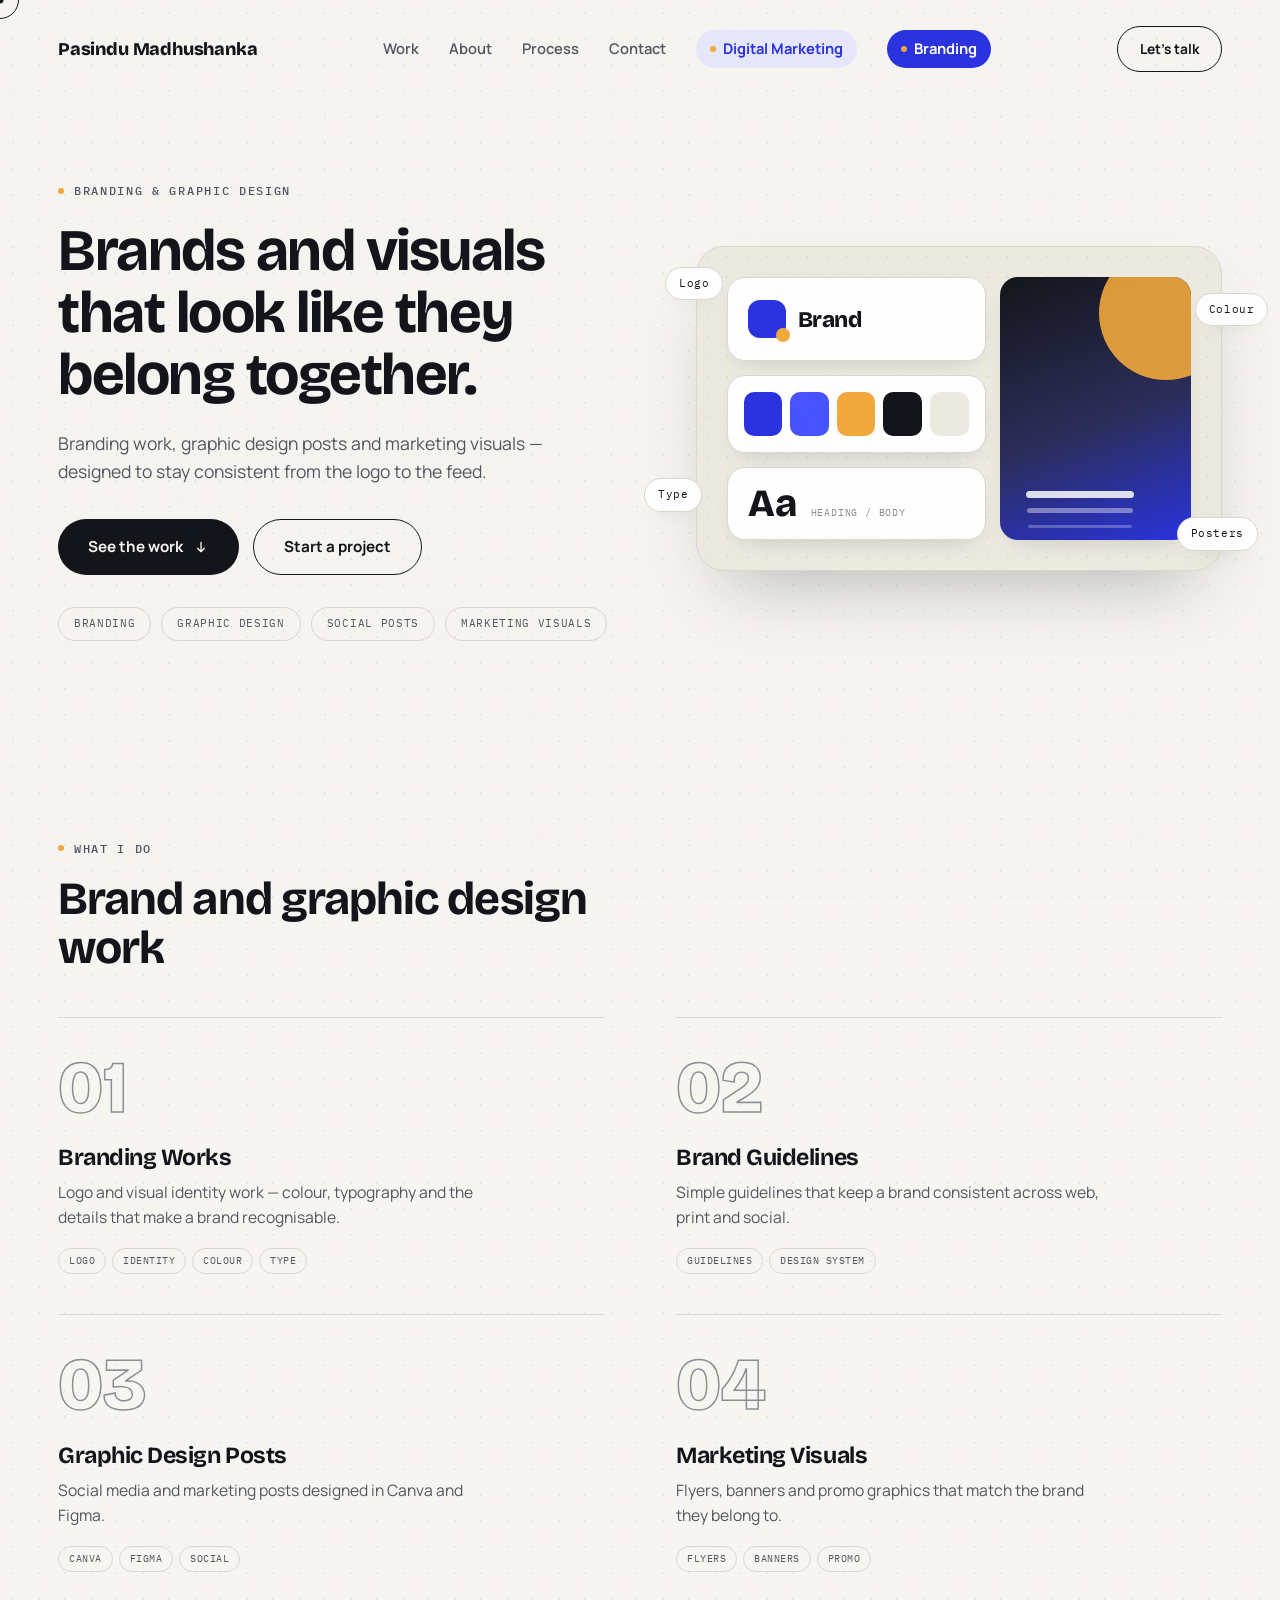
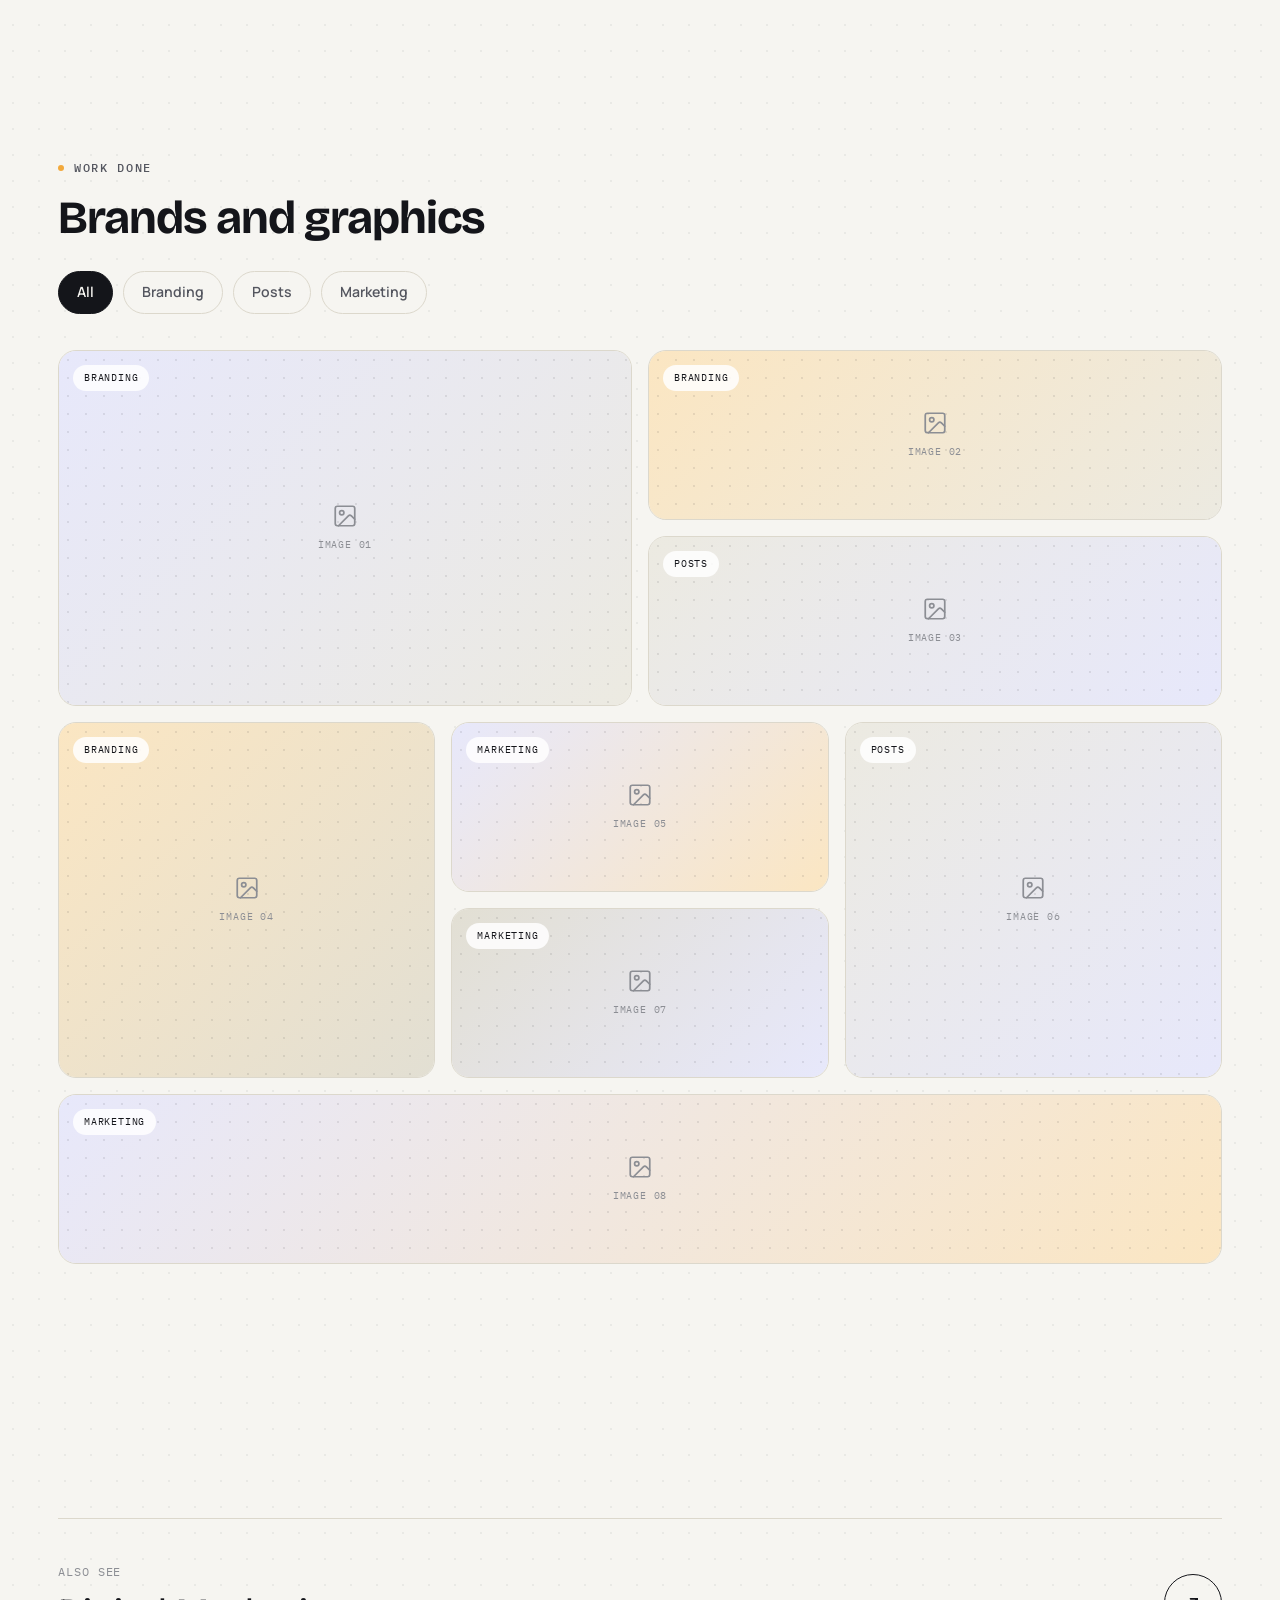
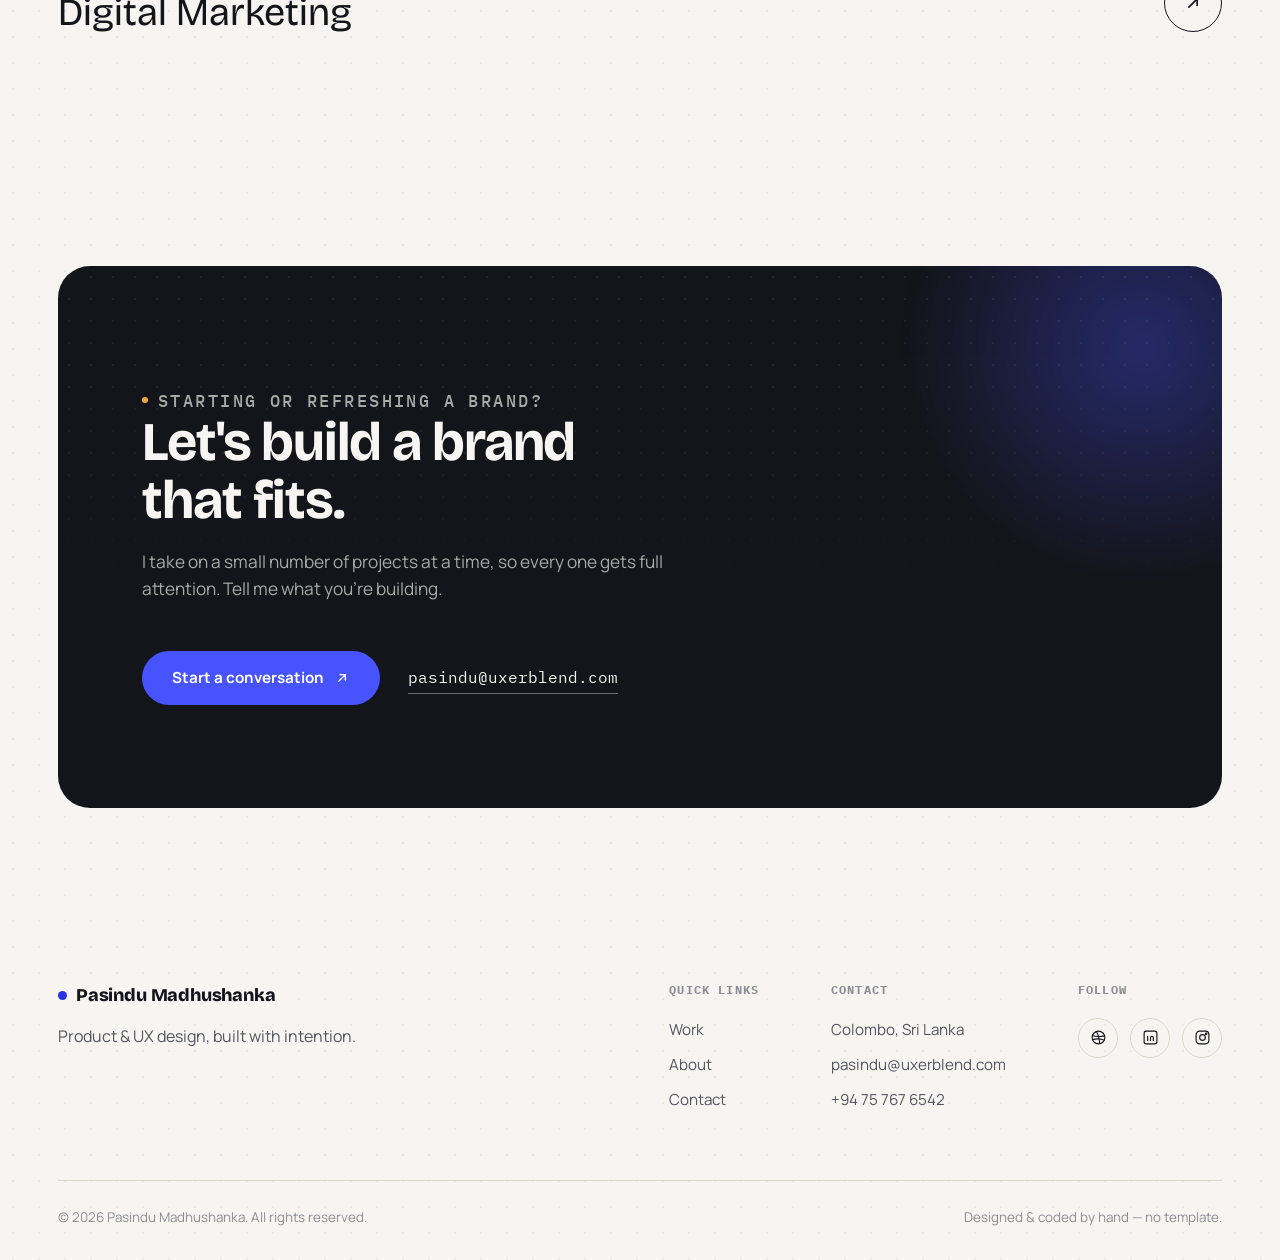
==== branding.html @ 182e5e10 "Add files via upload" ====
<!doctype html>
<html lang="en">
<head>
<meta charset="utf-8">
<meta name="viewport" content="width=device-width, initial-scale=1">
<title>Branding & Graphic Design — Pasindu Madhushanka</title>
<meta name="description" content="Branding and graphic design by Pasindu Madhushanka: logo and identity work, brand guidelines, graphic design posts and marketing visuals.">
<link rel="preconnect" href="https://fonts.googleapis.com">
<link rel="preconnect" href="https://fonts.gstatic.com" crossorigin>
<link href="https://fonts.googleapis.com/css2?family=Bricolage+Grotesque:wght@400;500;600;700;800&family=Manrope:wght@400;500;600;700;800&family=IBM+Plex+Mono:wght@400;500&display=swap" rel="stylesheet">
<link rel="stylesheet" href="styles.css">
</head>
<body>

<a class="skip-link" href="#main">Skip to content</a>
<div class="page-veil" aria-hidden="true"></div>
<div class="scroll-progress" aria-hidden="true"></div>

<header class="site-header">
  <div class="container nav-inner">
    <a class="logo" href="index.html">Pasindu&nbsp;Madhushanka</a>
    <nav class="nav-links" aria-label="Primary">
      <a href="index.html#work">Work</a>
      <a href="index.html#about">About</a>
      <a href="index.html#process">Process</a>
      <a href="index.html#contact">Contact</a>
      <a href="digital-marketing.html" class="nav-hl">Digital Marketing</a>
      <a href="branding.html" class="nav-hl is-active">Branding</a>
    </nav>
    <div class="nav-right">
      <a class="btn btn-outline btn-sm" href="index.html#contact" data-cursor="Talk">Let's talk</a>
      <button class="menu-toggle" aria-label="Open menu" aria-expanded="false">
        <span></span><span></span><span></span>
      </button>
    </div>
  </div>
</header>

<div class="mobile-menu" id="mobileMenu">
  <span class="mono-tag">Menu — 01 / 06</span>
  <a href="index.html#work">Work</a>
  <a href="index.html#about">About</a>
  <a href="index.html#process">Process</a>
  <a href="index.html#contact">Contact</a>
  <a href="digital-marketing.html" class="nav-hl">Digital Marketing</a>
  <a href="branding.html" class="nav-hl is-active">Branding</a>
  <a class="btn btn-primary mobile-cta" href="index.html#contact">Start a project</a>
</div>

<main id="main">

  <!-- HERO -->
  <section class="sp-hero">
    <div class="container sp-hero-grid">
      <div class="sp-hero-copy">
        <p class="eyebrow" data-reveal><span class="dot"></span>Branding &amp; Graphic Design</p>
        <h1 data-reveal data-delay="80">Brands and visuals that look like they belong together.</h1>
        <p class="sp-sub" data-reveal data-delay="160">Branding work, graphic design posts and marketing visuals — designed to stay consistent from the logo to the feed.</p>
        <div class="sp-actions" data-reveal data-delay="240">
          <a class="btn btn-primary magnetic" href="#works">See the work <svg viewBox="0 0 24 24" fill="none" stroke="currentColor" stroke-width="2" stroke-linecap="round"><path d="M12 5v14m0 0-5-5m5 5 5-5"/></svg></a>
          <a class="btn btn-outline" href="mailto:pasindu@uxerblend.com">Start a project</a>
        </div>
        <div class="sp-chips" data-reveal data-delay="300">
          <span class="tag-pill">Branding</span><span class="tag-pill">Graphic Design</span><span class="tag-pill">Social Posts</span><span class="tag-pill">Marketing Visuals</span>
        </div>
      </div>

      <div class="sp-hero-visual" data-reveal data-delay="200">
        <div class="hero-canvas bb-canvas">
          <div class="bb">
            <div class="bb-logo"><span class="bb-mark"></span><span class="bb-word">Brand</span></div>
            <div class="bb-palette"><i style="background:#2A33E0"></i><i style="background:#4753FF"></i><i style="background:#F2A93C"></i><i style="background:#14151A"></i><i style="background:#ECEAE1"></i></div>
            <div class="bb-type"><span class="bb-aa">Aa</span><small>Heading / Body</small></div>
            <div class="bb-poster"></div>
          </div>
          <span class="spec-chip chip-1">Logo</span>
          <span class="spec-chip chip-2">Colour</span>
          <span class="spec-chip chip-3">Type</span>
          <span class="spec-chip chip-4">Posters</span>
        </div>
      </div>
    </div>
  </section>

  <!-- WHAT I DO -->
  <section class="section" id="services">
    <div class="container">
      <div class="sp-head" data-reveal>
        <p class="eyebrow"><span class="dot"></span>What I do</p>
        <h2 style="font-size:clamp(2rem,3.6vw,3.1rem); margin-top:16px;">Brand and graphic design work</h2>
      </div>
      <div class="bp-grid">
        <article class="bp-item" data-reveal>
          <span class="bp-num">01</span>
          <h3>Branding Works</h3>
          <p>Logo and visual identity work — colour, typography and the details that make a brand recognisable.</p>
          <div class="bp-tags"><span>Logo</span><span>Identity</span><span>Colour</span><span>Type</span></div>
        </article>
        <article class="bp-item" data-reveal>
          <span class="bp-num">02</span>
          <h3>Brand Guidelines</h3>
          <p>Simple guidelines that keep a brand consistent across web, print and social.</p>
          <div class="bp-tags"><span>Guidelines</span><span>Design system</span></div>
        </article>
        <article class="bp-item" data-reveal>
          <span class="bp-num">03</span>
          <h3>Graphic Design Posts</h3>
          <p>Social media and marketing posts designed in Canva and Figma.</p>
          <div class="bp-tags"><span>Canva</span><span>Figma</span><span>Social</span></div>
        </article>
        <article class="bp-item" data-reveal>
          <span class="bp-num">04</span>
          <h3>Marketing Visuals</h3>
          <p>Flyers, banners and promo graphics that match the brand they belong to.</p>
          <div class="bp-tags"><span>Flyers</span><span>Banners</span><span>Promo</span></div>
        </article>
      </div>
    </div>
  </section>

  <!-- WORK DONE -->
  <section class="section" id="works" style="padding-top:0;">
    <div class="container">
      <div class="sp-head" data-reveal>
        <p class="eyebrow"><span class="dot"></span>Work done</p>
        <h2 style="font-size:clamp(2rem,3.6vw,3.1rem); margin-top:16px;">Brands and graphics</h2>
      </div>
      <div class="sp-filter" data-filter-group="#brGrid" role="group" aria-label="Filter work by type" data-reveal>
        <button class="is-active" data-filter="all" aria-pressed="true">All</button>
        <button data-filter="branding" aria-pressed="false">Branding</button>
        <button data-filter="posts" aria-pressed="false">Posts</button>
        <button data-filter="marketing" aria-pressed="false">Marketing</button>
      </div>
      <!-- HOW TO ADD YOUR IMAGES: inside each .bw-media below, delete the <span class="wk-ph">…</span> placeholder
           and add:  <img src="your-image.jpg" alt="Describe the work">   (the placeholder hides itself automatically).
           Tile sizes: bw--lg (big), bw--wide, bw--sq (tall), bw--sm (small), bw--full (banner).
           Keep the tile order/sizes as they are — they are arranged so the grid fills with no gaps. -->
      <div class="bw-grid" id="brGrid">
        <figure class="bw bw--lg" data-cat="branding" data-reveal>
          <div class="bw-media" style="--ta:#E7E8FB; --tb:#ECEAE1;">
            <span class="wk-ph"><svg viewBox="0 0 24 24" fill="none" stroke="currentColor" stroke-width="1.6" stroke-linecap="round" stroke-linejoin="round" aria-hidden="true"><rect x="3" y="3" width="18" height="18" rx="2"/><circle cx="9" cy="9" r="2"/><path d="m21 15-3.1-3.1a2 2 0 0 0-2.8 0L6 21"/></svg><em>Image 01</em></span>
          </div>
          <span class="bw-tag">Branding</span>
          <figcaption class="bw-cap"><strong>Brand identity</strong></figcaption>
        </figure>
        <figure class="bw bw--wide" data-cat="branding" data-reveal>
          <div class="bw-media" style="--ta:#FBE6C2; --tb:#ECEAE1;">
            <span class="wk-ph"><svg viewBox="0 0 24 24" fill="none" stroke="currentColor" stroke-width="1.6" stroke-linecap="round" stroke-linejoin="round" aria-hidden="true"><rect x="3" y="3" width="18" height="18" rx="2"/><circle cx="9" cy="9" r="2"/><path d="m21 15-3.1-3.1a2 2 0 0 0-2.8 0L6 21"/></svg><em>Image 02</em></span>
          </div>
          <span class="bw-tag">Branding</span>
          <figcaption class="bw-cap"><strong>Logo set</strong></figcaption>
        </figure>
        <figure class="bw bw--wide" data-cat="posts" data-reveal>
          <div class="bw-media" style="--ta:#ECEAE1; --tb:#E7E8FB;">
            <span class="wk-ph"><svg viewBox="0 0 24 24" fill="none" stroke="currentColor" stroke-width="1.6" stroke-linecap="round" stroke-linejoin="round" aria-hidden="true"><rect x="3" y="3" width="18" height="18" rx="2"/><circle cx="9" cy="9" r="2"/><path d="m21 15-3.1-3.1a2 2 0 0 0-2.8 0L6 21"/></svg><em>Image 03</em></span>
          </div>
          <span class="bw-tag">Posts</span>
          <figcaption class="bw-cap"><strong>Post series</strong></figcaption>
        </figure>
        <figure class="bw bw--sq" data-cat="branding" data-reveal>
          <div class="bw-media" style="--ta:#FBE6C2; --tb:#E2DFD3;">
            <span class="wk-ph"><svg viewBox="0 0 24 24" fill="none" stroke="currentColor" stroke-width="1.6" stroke-linecap="round" stroke-linejoin="round" aria-hidden="true"><rect x="3" y="3" width="18" height="18" rx="2"/><circle cx="9" cy="9" r="2"/><path d="m21 15-3.1-3.1a2 2 0 0 0-2.8 0L6 21"/></svg><em>Image 04</em></span>
          </div>
          <span class="bw-tag">Branding</span>
          <figcaption class="bw-cap"><strong>Brand guidelines</strong></figcaption>
        </figure>
        <figure class="bw bw--sm" data-cat="marketing" data-reveal>
          <div class="bw-media" style="--ta:#E7E8FB; --tb:#FBE6C2;">
            <span class="wk-ph"><svg viewBox="0 0 24 24" fill="none" stroke="currentColor" stroke-width="1.6" stroke-linecap="round" stroke-linejoin="round" aria-hidden="true"><rect x="3" y="3" width="18" height="18" rx="2"/><circle cx="9" cy="9" r="2"/><path d="m21 15-3.1-3.1a2 2 0 0 0-2.8 0L6 21"/></svg><em>Image 05</em></span>
          </div>
          <span class="bw-tag">Marketing</span>
          <figcaption class="bw-cap"><strong>Poster</strong></figcaption>
        </figure>
        <figure class="bw bw--sq" data-cat="posts" data-reveal>
          <div class="bw-media" style="--ta:#ECEAE1; --tb:#E7E8FB;">
            <span class="wk-ph"><svg viewBox="0 0 24 24" fill="none" stroke="currentColor" stroke-width="1.6" stroke-linecap="round" stroke-linejoin="round" aria-hidden="true"><rect x="3" y="3" width="18" height="18" rx="2"/><circle cx="9" cy="9" r="2"/><path d="m21 15-3.1-3.1a2 2 0 0 0-2.8 0L6 21"/></svg><em>Image 06</em></span>
          </div>
          <span class="bw-tag">Posts</span>
          <figcaption class="bw-cap"><strong>Social post</strong></figcaption>
        </figure>
        <figure class="bw bw--sm" data-cat="marketing" data-reveal>
          <div class="bw-media" style="--ta:#E2DFD3; --tb:#E7E8FB;">
            <span class="wk-ph"><svg viewBox="0 0 24 24" fill="none" stroke="currentColor" stroke-width="1.6" stroke-linecap="round" stroke-linejoin="round" aria-hidden="true"><rect x="3" y="3" width="18" height="18" rx="2"/><circle cx="9" cy="9" r="2"/><path d="m21 15-3.1-3.1a2 2 0 0 0-2.8 0L6 21"/></svg><em>Image 07</em></span>
          </div>
          <span class="bw-tag">Marketing</span>
          <figcaption class="bw-cap"><strong>Flyer</strong></figcaption>
        </figure>
        <figure class="bw bw--full" data-cat="marketing" data-reveal>
          <div class="bw-media" style="--ta:#E7E8FB; --tb:#FBE6C2;">
            <span class="wk-ph"><svg viewBox="0 0 24 24" fill="none" stroke="currentColor" stroke-width="1.6" stroke-linecap="round" stroke-linejoin="round" aria-hidden="true"><rect x="3" y="3" width="18" height="18" rx="2"/><circle cx="9" cy="9" r="2"/><path d="m21 15-3.1-3.1a2 2 0 0 0-2.8 0L6 21"/></svg><em>Image 08</em></span>
          </div>
          <span class="bw-tag">Marketing</span>
          <figcaption class="bw-cap"><strong>Campaign graphics</strong></figcaption>
        </figure>
      </div>
    </div>
  </section>

  <section class="section section--tight">
    <div class="container">
      <a class="next-project" href="digital-marketing.html" data-reveal>
        <div>
          <span class="mono-tag label">Also see</span>
          <span class="title">Digital Marketing</span>
        </div>
        <span class="arrow"><svg viewBox="0 0 24 24" fill="none" stroke="currentColor" stroke-width="2" stroke-linecap="round"><path d="M7 17 17 7M9 7h8v8"/></svg></span>
      </a>
    </div>
  </section>

  <section class="section section--tight">
    <div class="container">
      <div class="cta-banner" data-reveal>
        <div class="cta-glow" aria-hidden="true"></div>
        <div class="inner">
          <p class="eyebrow" style="color:var(--on-dark-dim);"><span class="dot"></span>Starting or refreshing a brand?</p>
          <h2>Let's build a brand that fits.</h2>
          <p>I take on a small number of projects at a time, so every one gets full attention. Tell me what you're building.</p>
          <div class="cta-actions">
            <a class="btn btn-on-dark magnetic" href="mailto:pasindu@uxerblend.com" data-cursor="Email">
              Start a conversation
              <svg viewBox="0 0 24 24" fill="none" stroke="currentColor" stroke-width="2" stroke-linecap="round"><path d="M7 17 17 7M9 7h8v8"/></svg>
            </a>
            <a class="cta-email" href="mailto:pasindu@uxerblend.com">pasindu@uxerblend.com</a>
          </div>
        </div>
      </div>
    </div>
  </section>

</main>

<footer class="footer">
  <div class="container">
    <div class="footer-top">
      <div class="footer-brand">
        <a class="logo" href="index.html"><span class="dot"></span>Pasindu&nbsp;Madhushanka</a>
        <p>Product &amp; UX design, built with intention.</p>
      </div>
      <div class="footer-cols">
        <div class="footer-col">
          <h4>Quick links</h4>
          <a href="index.html#work">Work</a>
          <a href="index.html#about">About</a>
          <a href="index.html#contact">Contact</a>
        </div>
        <div class="footer-col">
          <h4>Contact</h4>
          <p>Colombo, Sri Lanka</p>
          <a href="mailto:pasindu@uxerblend.com">pasindu@uxerblend.com</a>
          <a href="tel:+94757676542">+94 75 767 6542</a>
        </div>
        <div class="footer-col">
          <h4>Follow</h4>
          <div class="social-row">
            <a href="https://dribbble.com/PasinduDM" aria-label="Dribbble" target="_blank" rel="noopener">
              <svg viewBox="0 0 24 24" fill="none" stroke="currentColor" stroke-width="1.6"><circle cx="12" cy="12" r="9"/><path d="M4 9.5c2.8 1 8 1.4 16 .5M3.5 15c5-1.4 11.5-1.6 17 1M9 3.5c2.6 4 4.2 9.5 4.5 17"/></svg>
            </a>
            <a href="https://www.linkedin.com/in/pasindu-uiux/" aria-label="LinkedIn" target="_blank" rel="noopener">
              <svg viewBox="0 0 24 24" fill="none" stroke="currentColor" stroke-width="1.6"><rect x="3" y="3" width="18" height="18" rx="3"/><path d="M8 10v7M8 7.5v.01M12 17v-4.5a2 2 0 0 1 4 0V17m0 0v-4.5"/></svg>
            </a>
            <a href="https://www.instagram.com/pasindu_uiux/" aria-label="Instagram" target="_blank" rel="noopener">
              <svg viewBox="0 0 24 24" fill="none" stroke="currentColor" stroke-width="1.6"><rect x="3" y="3" width="18" height="18" rx="5"/><circle cx="12" cy="12" r="4"/><circle cx="17.2" cy="6.8" r="1"/></svg>
            </a>
          </div>
        </div>
      </div>
    </div>
    <div class="footer-bottom">
      <span>© 2026 Pasindu Madhushanka. All rights reserved.</span>
      <span>Designed &amp; coded by hand — no template.</span>
    </div>
  </div>
</footer>
<script src="script.js"></script>
</body>
</html>
---- styles.css ----
/* ==========================================================================
   Portfolio Design System
   Display: Bricolage Grotesque  |  Body: Manrope  |  Mono/labels: IBM Plex Mono
   Palette: Paper / Ink + one signature accent (Cobalt) + sparing Amber spark
   ========================================================================== */

:root{
  /* color */
  --paper:        #F6F5F1;
  --paper-2:      #ECEAE1;
  --paper-3:      #E2DFD3;
  --ink:          #14151A;
  --ink-2:        #54565F;
  --ink-3:        #8C8E94;
  --line:         #DCD8CC;
  --cobalt:       #2A33E0;
  --cobalt-bright:#4753FF;
  --cobalt-soft:  #E7E8FB;
  --amber:        #F2A93C;
  --amber-soft:   #FBE6C2;
  --on-dark:      #F6F5F1;
  --on-dark-dim:  rgba(246,245,241,.66);

  /* shape */
  --r-sm: 10px;
  --r-md: 18px;
  --r-lg: 28px;
  --r-pill: 999px;

  /* shadow */
  --shadow-sm: 0 10px 24px -14px rgba(20,21,26,.22);
  --shadow-lg: 0 36px 70px -32px rgba(20,21,26,.30);

  /* motion */
  --ease: cubic-bezier(.16,.84,.44,1);
  --ease-soft: cubic-bezier(.22,.61,.36,1);
  --d-fast: .22s;
  --d: .45s;
  --d-slow: .8s;

  --container: 1260px;
}

[id]{ scroll-margin-top:120px; }

/* ---------- reset ---------- */
*,*::before,*::after{ box-sizing:border-box; }
html{ scroll-behavior:smooth; }
body,h1,h2,h3,h4,p,figure,blockquote{ margin:0; }
body{
  background-color:var(--paper);
  background-image:radial-gradient(circle, rgba(20,21,26,0.055) 1px, transparent 1px);
  background-size:26px 26px;
  color:var(--ink);
  font-family:'Manrope',sans-serif;
  font-size:16px;
  line-height:1.6;
  -webkit-font-smoothing:antialiased;
  text-rendering:optimizeLegibility;
  overflow-x:hidden;
}

/* ---- paper grain overlay (sits on top of dot grid for organic depth) ---- */
body::before{
  content:'';
  position:fixed; inset:0;
  z-index:9999;
  pointer-events:none;
  background-image:url("data:image/svg+xml,%3Csvg xmlns='http://www.w3.org/2000/svg' width='300' height='300'%3E%3Cfilter id='noise'%3E%3CfeTurbulence type='fractalNoise' baseFrequency='0.72' numOctaves='4' stitchTiles='stitch'/%3E%3CfeColorMatrix type='saturate' values='0'/%3E%3C/filter%3E%3Crect width='300' height='300' filter='url(%23noise)' opacity='0.042'/%3E%3C/svg%3E");
  background-repeat:repeat;
  background-size:300px 300px;
  opacity:1;
  mix-blend-mode:multiply;
}
@media(prefers-reduced-motion:reduce){ body::before{ display:none; } }
img,svg{ display:block; max-width:100%; }
a{ color:inherit; text-decoration:none; }
button{ font:inherit; color:inherit; background:none; border:none; cursor:pointer; }
ul{ list-style:none; padding:0; }
h1,h2,h3{
  font-family:'Bricolage Grotesque',sans-serif;
  font-weight:700;
  line-height:1.06;
  letter-spacing:-0.02em;
  color:var(--ink);
}
strong{ font-weight:700; }

::selection{ background:var(--ink); color:var(--paper); }

:focus-visible{
  outline:2px solid var(--cobalt);
  outline-offset:4px;
  border-radius:4px;
}

.skip-link{
  position:absolute; left:-9999px; top:0;
  background:var(--ink); color:var(--paper);
  padding:12px 18px; border-radius:var(--r-sm); z-index:5000;
  font-family:'IBM Plex Mono',monospace; font-size:.8rem;
}
.skip-link:focus{ left:16px; top:16px; }

/* ---------- layout helpers ---------- */
.container{
  width:100%;
  max-width:var(--container);
  margin:0 auto;
  padding:0 clamp(20px,5vw,48px);
}
.section{ padding:clamp(72px,11vw,150px) 0; position:relative; }
.section--tight{ padding:clamp(48px,7vw,96px) 0; }
.section-head{ max-width:640px; }
.eyebrow{
  display:inline-flex; align-items:center; gap:10px;
  font-family:'IBM Plex Mono',monospace;
  font-size:.75rem; font-weight:500;
  text-transform:uppercase; letter-spacing:.14em;
  color:var(--ink-2);
}
.eyebrow .dot{ width:6px; height:6px; border-radius:50%; background:var(--amber); flex-shrink:0; }
.section-head h2{ font-size:clamp(2rem,3.6vw,3.1rem); margin-top:16px; }
.section-head p{ margin-top:18px; font-size:1.08rem; color:var(--ink-2); max-width:54ch; }

.mono-tag{
  font-family:'IBM Plex Mono',monospace;
  font-size:.72rem; letter-spacing:.08em; text-transform:uppercase;
  color:var(--ink-3);
}

.visually-hidden{
  position:absolute !important; width:1px; height:1px; overflow:hidden;
  clip:rect(0 0 0 0); white-space:nowrap;
}

/* ---------- reveal-on-scroll ---------- */
[data-reveal]{
  opacity:0;
  transform:translateY(28px);
  transition:opacity .8s var(--ease-soft), transform .8s var(--ease-soft);
  transition-delay:var(--reveal-delay,0ms);
}
[data-reveal].is-visible{ opacity:1; transform:translateY(0); }

/* ---------- buttons ---------- */
.btn{
  display:inline-flex; align-items:center; gap:10px;
  padding:15px 30px;
  border-radius:var(--r-pill);
  font-family:'Manrope',sans-serif;
  font-weight:700; font-size:.95rem;
  transition:transform var(--d-fast) var(--ease), background var(--d) var(--ease),
             color var(--d) var(--ease), box-shadow var(--d) var(--ease), border-color var(--d);
  white-space:nowrap;
}
.btn svg{ width:16px; height:16px; transition:transform var(--d) var(--ease); }
.btn-primary{ background:var(--ink); color:var(--paper); }
.btn-primary:hover{ background:var(--cobalt); color:#fff; box-shadow:var(--shadow-sm); }
.btn-primary:hover svg{ transform:translate(3px,-3px); }
.btn-outline{ border:1.5px solid var(--ink); color:var(--ink); }
.btn-outline:hover{ background:var(--ink); color:var(--paper); }
.btn-on-dark{ background:var(--cobalt-bright); color:#fff; }
.btn-on-dark:hover{ background:#fff; color:var(--ink); }
.btn-on-dark:hover svg{ transform:translate(3px,-3px); }
.btn-sm{ padding:11px 22px; font-size:.86rem; }

/* ---------- top scroll progress ---------- */
.scroll-progress{
  position:fixed; top:0; left:0; height:3px; width:0%;
  background:var(--cobalt); z-index:1200; transition:width .1s linear;
}

/* ---------- header / nav ---------- */
.site-header{
  position:fixed; top:0; left:0; right:0; z-index:1260;
  padding:26px 0;
  transition:transform var(--d-slow) var(--ease), background-color var(--d), box-shadow var(--d), padding var(--d);
}
.site-header.is-scrolled{
  padding:16px 0;
  background:rgba(246,245,241,.78);
  backdrop-filter:blur(14px);
  -webkit-backdrop-filter:blur(14px);
  box-shadow:0 1px 0 var(--line);
}
.site-header.is-hidden{ transform:translateY(-120%); }

.nav-inner{ display:flex; align-items:center; justify-content:space-between; gap:24px; }
.logo{
  display:inline-flex; align-items:center; gap:9px;
  font-family:'Bricolage Grotesque',sans-serif;
  font-weight:800; font-size:1.12rem; letter-spacing:-0.01em;
}
.logo .dot{ width:9px; height:9px; border-radius:50%; background:var(--cobalt); }
.logo-avatar{
  width:30px; height:30px; border-radius:50%; flex-shrink:0; overflow:hidden;
  display:inline-flex; border:1.5px solid var(--line);
}
.logo-avatar img{ width:100%; height:100%; object-fit:cover; display:block; }

.nav-links{ display:flex; align-items:center; gap:30px; }
.nav-links a{
  position:relative; font-size:.92rem; font-weight:600; padding:6px 0; color:var(--ink-2);
  transition:color var(--d-fast);
}
.nav-links a::after{
  content:''; position:absolute; left:0; bottom:0; height:1.5px; width:0; background:var(--cobalt);
  transition:width var(--d) var(--ease);
}
.nav-links a:hover{ color:var(--ink); }
.nav-links a:hover::after, .nav-links a.is-active::after{ width:100%; }
.nav-links a.is-active{ color:var(--ink); }

.nav-right{ display:flex; align-items:center; gap:18px; }

.menu-toggle{
  display:none; position:relative; flex-direction:column; gap:5px; padding:8px; z-index:1300;
}
.menu-toggle span{ width:22px; height:2px; background:var(--ink); transition:transform var(--d), opacity var(--d); }
.menu-toggle.is-open span:nth-child(1){ transform:translateY(7px) rotate(45deg); }
.menu-toggle.is-open span:nth-child(2){ opacity:0; }
.menu-toggle.is-open span:nth-child(3){ transform:translateY(-7px) rotate(-45deg); }

.mobile-menu{
  position:fixed; inset:0; background:var(--paper); z-index:1250;
  display:flex; flex-direction:column; justify-content:center; gap:6px;
  padding:40px clamp(24px,8vw,60px);
  transform:translateY(-101%);
  transition:transform var(--d-slow) var(--ease);
}
.mobile-menu.is-open{ transform:translateY(0); }
.mobile-menu a{
  font-family:'Bricolage Grotesque',sans-serif; font-weight:700;
  font-size:clamp(2rem,9vw,3rem); padding:14px 0; border-bottom:1px solid var(--line);
  display:flex; justify-content:space-between; align-items:center;
}
.mobile-menu .mono-tag{ margin-bottom:40px; }
.mobile-menu .mobile-cta{ margin-top:32px; }

/* ---------- hero ---------- */
.hero{ padding-top:clamp(110px,14vw,168px); padding-bottom:clamp(60px,9vw,110px); position:relative; }

/* ---- hero identity bar ---- */
.hero-identity{
  display:flex; align-items:center; justify-content:space-between; gap:20px;
  padding-bottom:28px; border-bottom:1px solid var(--line);
  margin-bottom:clamp(40px,6vw,64px);
}
.hero-id-photo{
  width:80px; height:80px; border-radius:18px; overflow:hidden;
  flex-shrink:0; display:block; border:1.5px solid var(--line);
}
.hero-id-photo img{ width:100%; height:100%; object-fit:cover; display:block; }
.hero-id-content{ display:flex; flex-direction:column; gap:5px; text-align:right; }
.hero-id-role{ font-size:.84rem; color:var(--ink-2); }

/* ---- scroll-highlight intro text ---- */
.hero-intro{
  font-family:'Manrope',sans-serif;
  font-weight:500;
  font-size:clamp(1.3rem,2.4vw,1.9rem);
  line-height:1.62;
  color:rgba(20,21,26,0.13);
  max-width:70ch;
  margin-bottom:clamp(36px,5vw,56px);
}
.hw{ color:inherit; transition:color .5s var(--ease); }
.hw.lit{ color:var(--ink); }
.hw-highlight.lit{
  color:var(--cobalt);
  background:var(--cobalt-soft);
  border-radius:5px;
  padding:1px 5px;
  margin:0 -3px;
  box-decoration-break:clone;
  -webkit-box-decoration-break:clone;
}

/* ---- hero bottom row ---- */
.hero-bottom{
  display:flex; align-items:center; justify-content:space-between;
  gap:32px; flex-wrap:wrap;
}
.hero-bottom .hero-actions{ display:flex; gap:16px; flex-wrap:wrap; margin:0; }
.hero-bottom .hero-stats{ display:flex; gap:44px; flex-wrap:wrap; margin:0; }
.hero-bottom .hero-stats .stat strong{
  display:block; font-family:'Bricolage Grotesque',sans-serif; font-size:1.7rem; font-weight:800;
}
.hero-bottom .hero-stats .stat span{ font-size:.8rem; color:var(--ink-2); }
.hero-grid{
  display:grid; grid-template-columns:1.05fr .95fr; gap:64px; align-items:center;
}
.hero-title{ font-size:clamp(2.6rem,5.6vw,5.1rem); }
.hero-title em{ font-style:normal; color:var(--cobalt); }
.hero-sub{ margin-top:24px; font-size:1.14rem; color:var(--ink-2); max-width:46ch; }
.hero-actions{ display:flex; gap:16px; margin-top:40px; flex-wrap:wrap; }
.hero-stats{ display:flex; gap:44px; margin-top:68px; flex-wrap:wrap; }
.hero-stats .stat strong{
  display:block; font-family:'Bricolage Grotesque',sans-serif; font-size:1.7rem; font-weight:800;
}
.hero-stats .stat span{ font-size:.8rem; color:var(--ink-2); }

/* ---- hero canvas / signature "inspect mode" visual ---- */
.hero-canvas-wrap{ position:relative; }
.hero-canvas{
  position:relative;
  background-color:var(--paper-2);
  background-image:radial-gradient(circle,var(--paper-3) 1.2px,transparent 1.4px);
  background-size:20px 20px;
  border:1px solid var(--line);
  border-radius:var(--r-lg);
  padding:38px;
  min-height:430px;
  box-shadow:var(--shadow-lg);
  display:flex; align-items:center; justify-content:center;
}
.mock-app{
  width:100%; max-width:280px; background:#fff; border-radius:var(--r-md);
  border:1px solid var(--line); padding:20px; box-shadow:var(--shadow-sm);
  position:relative;
}
.mock-bar{ height:14px; width:46%; background:var(--cobalt); border-radius:5px; }
.mock-line{ height:9px; background:var(--paper-3); border-radius:5px; margin-top:14px; }
.mock-line.w-80{ width:80%; } .mock-line.w-60{ width:60%; } .mock-line.w-40{ width:40%; }
.mock-row{ display:flex; gap:10px; margin-top:18px; }
.mock-chart{ display:flex; align-items:flex-end; gap:6px; height:46px; flex:1; }
.mock-chart i{ flex:1; background:var(--cobalt-soft); border-radius:3px; }
.mock-chart i:nth-child(2){ background:var(--amber-soft); }
.mock-btn{
  margin-top:18px; height:34px; width:42%; background:var(--ink); border-radius:var(--r-pill);
}
.spec-chip{
  position:absolute;
  background:#fff; border:1px solid var(--line); border-radius:var(--r-pill);
  padding:7px 13px; display:flex; align-items:center; gap:7px;
  font-family:'IBM Plex Mono',monospace; font-size:.68rem; letter-spacing:.05em;
  box-shadow:var(--shadow-sm); white-space:nowrap;
  animation:float 7s ease-in-out infinite;
  opacity:0; transform:translateY(10px) scale(.92);
  transition:opacity .6s var(--ease) var(--chip-delay,0s), transform .6s var(--ease) var(--chip-delay,0s);
}
.hero-canvas.is-ready .spec-chip{ opacity:1; transform:translateY(0) scale(1); }
.spec-chip .swatch{ width:8px; height:8px; border-radius:50%; }
.chip-1{ top:6%; left:-6%; animation-delay:0s; }
.chip-2{ top:14%; right:-9%; animation-delay:1.4s; }
.chip-3{ bottom:18%; left:-10%; animation-delay:2.6s; }
.chip-4{ bottom:6%; right:-7%; animation-delay:.8s; }

@keyframes float{
  0%,100%{ transform:translateY(0); }
  50%{ transform:translateY(-9px); }
}

/* ---------- marquee ---------- */
.marquee{
  border-top:1px solid var(--line); border-bottom:1px solid var(--line);
  background:var(--paper-2); overflow:hidden; padding:24px 0;
}
.marquee-track{
  display:flex; gap:52px; width:max-content;
  animation:marquee 32s linear infinite;
}
.marquee:hover .marquee-track{ animation-play-state:paused; }
.marquee-group{ display:flex; gap:52px; flex-shrink:0; }
.marquee span{
  font-family:'IBM Plex Mono',monospace; font-size:.84rem; letter-spacing:.07em;
  text-transform:uppercase; color:var(--ink-2); display:flex; align-items:center; gap:14px;
  flex-shrink:0;
}
.marquee span::before{ content:''; width:5px; height:5px; border-radius:50%; background:var(--cobalt); display:block; }
@keyframes marquee{ from{ transform:translateX(0); } to{ transform:translateX(-50%); } }

/* ---------- selected work ---------- */
.section-foot{ display:flex; justify-content:space-between; align-items:flex-end; gap:24px; flex-wrap:wrap; }
.work-grid{ display:grid; grid-template-columns:repeat(2,1fr); gap:30px; margin-top:56px; }
.project-card{
  position:relative; border-radius:24px; overflow:hidden;
  background:var(--paper-2); border:1px solid var(--line);
  transition:transform var(--d-slow) var(--ease), box-shadow var(--d-slow) var(--ease);
  display:block;
}
.project-card:hover{ transform:translateY(-7px); box-shadow:var(--shadow-lg); }
.project-cover{ position:relative; height:280px; overflow:hidden; }
.project-cover .bg{
  position:absolute; inset:0; transition:transform .8s var(--ease);
}
.project-card:hover .project-cover .bg{ transform:scale(1.07); }
.cover-1 .bg{ background:linear-gradient(135deg,#2A33E0 0%,#5b63f5 45%,#cfd2fb 100%); }
.cover-2 .bg{ background:linear-gradient(135deg,#14151A 0%,#3a3c46 55%,#2A33E0 100%); }
.cover-3 .bg{ background:linear-gradient(135deg,#F2A93C 0%,#f3c178 45%,#fbe6c2 100%); }
.cover-4 .bg{ background:linear-gradient(135deg,#ECEAE1 0%,#cfd2fb 60%,#2A33E0 130%); }
.cover-5 .bg{ background:linear-gradient(135deg,#14151A 0%,#F2A93C 60%,#FBE6C2 130%); }
.cover-shape{
  position:absolute; border-radius:50%; opacity:.5; mix-blend-mode:overlay;
  background:#fff;
}
.cover-1 .cover-shape{ width:220px; height:220px; right:-60px; bottom:-80px; }
.cover-2 .cover-shape{ width:180px; height:180px; left:-40px; top:-50px; }
.cover-3 .cover-shape{ width:200px; height:200px; right:10%; top:-70px; }
.cover-4 .cover-shape{ width:240px; height:240px; left:30%; bottom:-110px; }
.cover-5 .cover-shape{ width:200px; height:200px; right:8%; bottom:-90px; }
.project-cover .tag{
  position:absolute; top:18px; left:18px;
  background:rgba(255,255,255,.85); backdrop-filter:blur(6px);
  padding:6px 13px; border-radius:var(--r-pill);
  font-family:'IBM Plex Mono',monospace; font-size:.68rem; letter-spacing:.06em; text-transform:uppercase;
  color:var(--ink);
}
.project-cover .view-tag{
  position:absolute; bottom:-40px; right:18px;
  background:var(--ink); color:var(--paper);
  padding:9px 16px; border-radius:var(--r-pill);
  font-size:.8rem; font-weight:700; display:flex; align-items:center; gap:8px;
  transition:bottom var(--d) var(--ease);
}
.project-cover .view-tag svg{ width:13px; height:13px; }
.project-card:hover .view-tag{ bottom:18px; }
.project-info{ padding:26px 28px 30px; }
.project-info h3{ font-size:1.45rem; }
.project-info p{ color:var(--ink-2); margin-top:7px; font-size:.98rem; }
.project-meta-row{
  display:flex; justify-content:space-between; margin-top:20px;
  font-family:'IBM Plex Mono',monospace; font-size:.72rem; color:var(--ink-3);
  text-transform:uppercase; letter-spacing:.06em;
}

/* ---------- project card cover photo ---------- */
.project-cover-photo{
  position:absolute; inset:0; width:100%; height:100%;
  object-fit:cover; object-position:center;
  transition:transform .8s var(--ease);
}
.project-card:hover .project-cover-photo{ transform:scale(1.07); }

/* ---------- hutterite locked card ---------- */
.hut-card{ cursor:pointer; }
.hut-cover{ position:relative; overflow:hidden; }
.hut-blur-bg{
  position:absolute; inset:-8px;
  background:linear-gradient(135deg,#0f0f1a 0%,#1e2140 45%,#2A33E0 100%);
  filter:blur(5px);
}
.hut-blur-img{
  position:absolute; top:-12px; left:-12px;
  width:calc(100% + 24px); height:calc(100% + 24px);
  object-fit:cover; object-position:top center;
  filter:blur(7px) brightness(.7);
  transition:transform .8s var(--ease);
}
.project-card:hover .hut-blur-img{ transform:scale(1.05); }
.work-grid .project-card{ display:flex; flex-direction:column; }
.work-grid .project-info{ flex:1; display:flex; flex-direction:column; }
.work-grid .project-meta-row{ margin-top:auto; padding-top:20px; }
.project-extra{ display:flex; align-items:center; justify-content:space-between; gap:8px 14px; flex-wrap:wrap; margin-top:12px; }
.project-extra .project-credit{ margin-top:0; }
.hut-visit{
  position:relative; z-index:2; display:inline-flex; align-items:center; gap:5px;
  font-family:'Manrope',sans-serif; font-weight:700; font-size:.8rem; color:var(--cobalt);
  padding-bottom:1px; border-bottom:1.5px solid transparent;
  transition:border-color var(--d-fast) var(--ease), color var(--d-fast) var(--ease);
}
.hut-visit svg{ width:12px; height:12px; transition:transform var(--d) var(--ease); }
.hut-visit:hover{ border-color:var(--cobalt); }
.hut-visit:hover svg{ transform:translate(2px,-2px); }
html.has-cursor .hut-card{ cursor:none; }
.hut-card:focus-visible{ outline:2px solid var(--cobalt); outline-offset:4px; }
.project-credit{
  display:block; margin-top:12px;
  font-family:'IBM Plex Mono',monospace; font-size:.7rem;
  letter-spacing:.02em; color:var(--ink-2);
}
.hut-overlay{
  position:absolute; inset:0; z-index:2;
  display:flex; flex-direction:column; align-items:center; justify-content:center; gap:12px;
}
.hut-lock-icon{
  width:52px; height:52px; border-radius:50%;
  background:rgba(255,255,255,0.1); backdrop-filter:blur(8px);
  border:1.5px solid rgba(255,255,255,0.22);
  display:flex; align-items:center; justify-content:center;
}
.hut-lock-icon svg{ width:22px; height:22px; stroke:#fff; }
.hut-lock-label{
  font-family:'IBM Plex Mono',monospace; font-size:.7rem; letter-spacing:.1em;
  text-transform:uppercase; color:rgba(255,255,255,0.8);
  background:rgba(0,0,0,0.4); backdrop-filter:blur(4px);
  padding:5px 14px; border-radius:var(--r-pill);
}

/* ---------- password modal ---------- */
.pw-modal{
  position:fixed; inset:0; z-index:5000;
  display:flex; align-items:center; justify-content:center; padding:24px;
}
.pw-modal[aria-hidden="true"]{ display:none; }
.pw-backdrop{
  position:absolute; inset:0;
  background:rgba(20,21,26,0.65); backdrop-filter:blur(8px);
}
.pw-box{
  position:relative; z-index:1;
  background:var(--paper); border-radius:var(--r-lg);
  padding:36px 32px; width:100%; max-width:380px;
  box-shadow:var(--shadow-lg); border:1px solid var(--line);
}
.pw-close{
  position:absolute; top:14px; right:14px;
  width:30px; height:30px; border-radius:50%; background:var(--paper-2);
  border:none; cursor:pointer; font-size:1.1rem; display:flex; align-items:center; justify-content:center;
  transition:background var(--d-fast);
}
.pw-close:hover{ background:var(--paper-3); }
.pw-lock-icon{
  width:52px; height:52px; border-radius:14px; background:var(--cobalt-soft);
  display:flex; align-items:center; justify-content:center; margin-bottom:18px;
}
.pw-lock-icon svg{ width:24px; height:24px; stroke:var(--cobalt); }
.pw-box h3{ font-family:'Bricolage Grotesque',sans-serif; font-weight:700; font-size:1.22rem; }
.pw-box > p{ color:var(--ink-2); margin-top:8px; font-size:.92rem; line-height:1.5; }
.pw-input{
  width:100%; margin-top:20px; padding:13px 16px;
  border:1.5px solid var(--line); border-radius:var(--r-md);
  font-size:1rem; font-family:'Manrope',sans-serif;
  background:var(--paper); color:var(--ink); outline:none;
  transition:border-color var(--d);
}
.pw-input:focus{ border-color:var(--cobalt); }
.pw-input.is-error{ border-color:#e74c3c; }
.pw-error{ color:#e74c3c; font-size:.82rem; margin-top:8px; min-height:20px; }
.pw-actions{ margin-top:18px; }
.pw-actions .btn{ width:100%; justify-content:center; }
/* ---------- featured neon cards ---------- */
@property --ang{ syntax:'<angle>'; initial-value:0deg; inherits:false; }
@keyframes neonSpin{ to{ --ang:360deg; } }
@keyframes nvFloat{ 0%,100%{ transform:translateY(0); } 50%{ transform:translateY(-7px); } }
@keyframes nvDraw{ to{ stroke-dashoffset:0; } }

.feature-cards{ padding:clamp(56px,8vw,96px) 0 0; }
.feature-cards-grid{ display:grid; grid-template-columns:repeat(3,1fr); gap:24px; }
.neon-wrap{ height:100%; }

.neon-card{
  position:relative; height:100%; border-radius:var(--r-lg);
  transition:transform var(--d-slow) var(--ease);
}
.neon-card:hover{ transform:translateY(-6px); }
.neon-inner{
  position:relative; z-index:1; height:100%;
  display:flex; flex-direction:column; overflow:hidden;
  border-radius:inherit; background:#101118; color:var(--on-dark);
  border:1px solid rgba(246,245,241,.08);
}
/* neon outline: a bright arc travelling around the border */
.neon-card::before{
  content:''; position:absolute; inset:0; z-index:2; pointer-events:none;
  border-radius:inherit; padding:1.5px;
  background:conic-gradient(from var(--ang), transparent 0deg, transparent 220deg, #4753FF 285deg, #aab0ff 335deg, transparent 360deg);
  -webkit-mask:linear-gradient(#000 0 0) content-box, linear-gradient(#000 0 0);
  -webkit-mask-composite:xor; mask-composite:exclude;
  animation:neonSpin 7s linear infinite;
}
/* soft glow behind the card, follows the same arc */
.neon-card::after{
  content:''; position:absolute; inset:0; z-index:0; pointer-events:none;
  border-radius:inherit;
  background:conic-gradient(from var(--ang), transparent 0deg, transparent 220deg, #4753FF 295deg, transparent 360deg);
  filter:blur(24px); opacity:.38;
  transition:opacity var(--d-slow) var(--ease);
  animation:neonSpin 7s linear infinite;
}
.neon-card:hover::after{ opacity:.8; }
.neon-card--alt::before,.neon-card--alt::after{ animation-delay:-3.5s; }

/* visual area */
.neon-visual{
  position:relative; height:var(--nv-h,290px); overflow:hidden;
  background:radial-gradient(ellipse at 50% -10%, rgba(71,83,255,.30), transparent 62%), #101118;
}
.neon-visual::before{
  content:''; position:absolute; inset:0; pointer-events:none;
  background-image:radial-gradient(circle, rgba(246,245,241,.11) 1.1px, transparent 1.3px);
  background-size:20px 20px;
  -webkit-mask-image:linear-gradient(to bottom,#000 10%,transparent 92%);
  mask-image:linear-gradient(to bottom,#000 10%,transparent 92%);
}
.neon-body{ padding:26px 28px 30px; display:flex; flex-direction:column; align-items:flex-start; flex:1; }
.neon-tag{
  font-family:'IBM Plex Mono',monospace; font-size:.7rem; letter-spacing:.1em;
  text-transform:uppercase; color:var(--on-dark-dim);
  display:flex; align-items:center; gap:8px;
}
.neon-tag::before{ content:''; width:6px; height:6px; border-radius:50%; background:var(--amber); }
.neon-title{
  font-family:'Bricolage Grotesque',sans-serif; font-weight:700;
  font-size:clamp(1.35rem,2.1vw,1.7rem); line-height:1.15; letter-spacing:-0.015em;
  color:var(--on-dark); margin-top:12px; max-width:30ch;
}
.neon-title--long{ font-size:clamp(1.2rem,1.7vw,1.45rem); line-height:1.25; max-width:34ch; }
.feature-cards .neon-title,.feature-cards .neon-title--long{ font-size:clamp(1.1rem,1.45vw,1.3rem); max-width:none; line-height:1.22; }
.neon-desc{
  margin-top:10px; max-width:44ch;
  font-size:.95rem; line-height:1.55; color:var(--on-dark-dim);
}
.neon-body > .neon-title:first-child{ margin-top:0; }
.neon-cta-wrap{ margin-top:auto; padding-top:26px; }
.neon-card .btn-on-dark:hover{ box-shadow:0 0 26px rgba(71,83,255,.6); }

/* fixed-size design stage, scaled to the card by script.js */
.nv-stage{
  position:absolute; top:0; left:var(--nv-x,0px); width:567px; height:290px;
  transform-origin:0 0; transform:scale(var(--nv-s,1));
}

/* glass tiles */
.nv-tile{
  position:absolute; display:flex; flex-direction:column; gap:8px;
  padding:10px 12px; border-radius:14px;
  background:rgba(246,245,241,.06); border:1px solid rgba(246,245,241,.14);
  -webkit-backdrop-filter:blur(6px); backdrop-filter:blur(6px);
  box-shadow:0 14px 34px -12px rgba(0,0,0,.6);
  animation:nvFloat 6s ease-in-out infinite;
}
.nv-tt{
  font-family:'IBM Plex Mono',monospace; font-size:.56rem; letter-spacing:.1em;
  text-transform:uppercase; color:rgba(246,245,241,.55);
}
.nv-sw{ display:flex; gap:7px; }
.nv-sw i{ width:24px; height:24px; border-radius:50%; border:1.5px solid rgba(246,245,241,.25); display:block; }
.nv-sw.sq i{ border-radius:7px; }
.nv-aa{ font-family:'Bricolage Grotesque',sans-serif; font-weight:800; font-size:1.9rem; line-height:1; color:#F6F5F1; }
.nv-comp{ display:flex; align-items:center; gap:8px; }
.nv-pill{ display:block; height:22px; width:58px; border-radius:99px; background:#4753FF; }
.nv-pill.ghost{ background:transparent; border:1.5px solid rgba(246,245,241,.4); }
.nv-tg{ position:relative; display:block; width:26px; height:15px; border-radius:99px; background:#D8D5C9; flex-shrink:0; }
.nv-tg::after{ content:''; position:absolute; top:2px; left:2px; width:11px; height:11px; border-radius:50%; background:#fff; box-shadow:0 1px 2px rgba(0,0,0,.25); }
.nv-tg.on{ background:#2A33E0; }
.nv-tg.on::after{ left:13px; }
.nv-tile .nv-tg{ background:rgba(246,245,241,.25); }
.nv-tile .nv-tg.on{ background:#4753FF; }

/* iOS phone */
.nv-phone{
  position:absolute; left:14%; top:30px; width:150px; height:270px;
  border-radius:30px; background:#F6F5F1; border:6px solid #272833;
  box-shadow:0 0 0 1px rgba(246,245,241,.14), 0 24px 50px -10px rgba(0,0,0,.6), 0 0 44px -6px rgba(71,83,255,.5);
  animation:nvFloat 7s ease-in-out infinite;
}
.nv-notch{ position:absolute; top:7px; left:50%; transform:translateX(-50%); width:44px; height:13px; border-radius:99px; background:#14151A; }
.nv-screen{ padding:32px 12px 0; display:flex; flex-direction:column; gap:10px; }
.nv-s-title{ height:14px; width:58%; border-radius:5px; background:#14151A; }
.nv-seg{ display:flex; gap:3px; padding:3px; border-radius:9px; background:#E2DFD3; }
.nv-seg i{ flex:1; height:16px; border-radius:7px; display:block; }
.nv-seg i.on{ background:#fff; box-shadow:0 1px 3px rgba(0,0,0,.15); }
.nv-row{ display:flex; align-items:center; justify-content:space-between; padding:7px 0; border-bottom:1px solid #ECEAE1; }
.nv-l{ display:block; height:7px; border-radius:4px; background:#DCD8CC; }
.nv-cta{ height:26px; border-radius:99px; background:#2A33E0; margin-top:6px; }

/* Mobile app (screenshot) */
.nv-app{
  position:absolute; left:17%; top:30px; width:150px; height:270px;
  border-radius:30px; background:#F6F5F1; border:6px solid #272833; overflow:hidden;
  box-shadow:0 0 0 1px rgba(246,245,241,.14), 0 24px 50px -10px rgba(0,0,0,.6), 0 0 44px -6px rgba(71,83,255,.5);
  animation:nvFloat 7s ease-in-out infinite;
}
.nv-app img{ display:block; width:100%; height:auto; animation:nvPan 9s ease-in-out infinite alternate; }
.nv-app .nv-notch{ z-index:2; }
@keyframes nvPan{ from{ transform:translateY(0); } to{ transform:translateY(-41px); } }
.nv-pill--wide{ width:84px; }
.nv-steps{ display:flex; align-items:center; gap:6px; }
.nv-steps i{ display:block; width:10px; height:10px; border-radius:50%; border:1.5px solid rgba(246,245,241,.4); }
.nv-steps i.on{ background:#4753FF; border-color:#4753FF; box-shadow:0 0 10px rgba(71,83,255,.8); }
.nv-steps b{ display:block; width:24px; height:2px; background:rgba(246,245,241,.22); }
.neon-card--c::before,.neon-card--c::after{ animation-delay:-5s; }

/* SaaS dashboard */
.nv-dash{
  position:absolute; left:6%; top:34px; width:min(400px,78%); height:270px;
  border-radius:14px; background:#171821; overflow:hidden;
  border:1px solid rgba(246,245,241,.16);
  box-shadow:0 24px 50px -10px rgba(0,0,0,.6), 0 0 44px -8px rgba(71,83,255,.45);
  animation:nvFloat 7s ease-in-out infinite;
}
.nv-dash-bar{ display:flex; gap:6px; align-items:center; height:24px; padding:0 12px; border-bottom:1px solid rgba(246,245,241,.1); }
.nv-dash-bar i{ width:7px; height:7px; border-radius:50%; background:rgba(246,245,241,.22); display:block; }
.nv-dash-body{ display:flex; height:calc(100% - 24px); }
.nv-side{ width:44px; display:flex; flex-direction:column; align-items:center; gap:12px; padding-top:14px; border-right:1px solid rgba(246,245,241,.1); }
.nv-side i{ width:16px; height:16px; border-radius:5px; background:rgba(246,245,241,.16); display:block; }
.nv-side i.on{ background:#4753FF; box-shadow:0 0 14px rgba(71,83,255,.7); }
.nv-main{ flex:1; padding:12px; display:flex; flex-direction:column; gap:10px; min-width:0; }
.nv-kpis{ display:flex; gap:8px; }
.nv-kpi{ flex:1; height:40px; padding:8px 9px; border-radius:9px; background:rgba(246,245,241,.06); border:1px solid rgba(246,245,241,.1); display:flex; flex-direction:column; gap:6px; }
.nv-kpi.on{ border-color:rgba(71,83,255,.6); background:rgba(71,83,255,.14); }
.nv-kpi .a{ height:4px; width:40%; border-radius:3px; background:rgba(246,245,241,.35); display:block; }
.nv-kpi .b{ height:8px; width:66%; border-radius:3px; background:#F6F5F1; display:block; }
.nv-chart{ height:88px; }
.nv-chart svg{ width:100%; height:100%; display:block; overflow:visible; }
.nv-line{ stroke-dasharray:1; stroke-dashoffset:1; filter:drop-shadow(0 0 6px rgba(154,162,255,.8)); }
.nv-area{ opacity:0; transition:opacity 1.2s var(--ease) .8s; }
.nv-bars{ display:flex; align-items:flex-end; gap:6px; height:46px; }
.nv-bars i{
  flex:1; display:block; border-radius:3px 3px 0 0; background:rgba(246,245,241,.2);
  transform:scaleY(.15); transform-origin:bottom;
  transition:transform .9s var(--ease) calc(var(--i) * 60ms + 300ms);
}
.nv-bars i:nth-child(6n+4){ background:#4753FF; }
.is-visible .nv-line{ animation:nvDraw 2s var(--ease) .3s forwards; }
.is-visible .nv-area{ opacity:1; }
.is-visible .nv-bars i{ transform:scaleY(1); }

@media (max-width:1100px){
  .feature-cards-grid{ grid-template-columns:repeat(2,1fr); }
  .feature-cards-grid .neon-wrap:nth-child(3){ grid-column:1 / -1; }
}
@media (max-width:700px){
  .feature-cards-grid{ grid-template-columns:1fr; }
  .feature-cards-grid .neon-wrap:nth-child(3){ grid-column:auto; }
  .neon-body{ padding:22px 22px 26px; }
}

.gallery-grid{ display:grid; grid-template-columns:repeat(3,1fr); gap:26px; margin-top:56px; }
.gallery-card{
  border:1px solid var(--line); border-radius:var(--r-md); overflow:hidden;
  background:var(--paper); transition:transform var(--d) var(--ease), box-shadow var(--d) var(--ease);
}
.gallery-card:hover{ transform:translateY(-5px); box-shadow:var(--shadow-sm); }
.gallery-visual{
  position:relative; min-height:188px; padding:26px;
  display:flex; flex-direction:column; align-items:center; justify-content:center; gap:0;
  background-color:var(--paper-2);
  background-image:radial-gradient(circle,var(--paper-3) 1.1px,transparent 1.3px);
  background-size:18px 18px;
}
.gallery-visual .mock-line{ width:100%; }
.gallery-visual .mock-line.w-80,.gallery-visual .mock-line.w-60,.gallery-visual .mock-line.w-40{ width:80%; }
.gallery-visual .mock-line.w-60{ width:60%; } .gallery-visual .mock-line.w-40{ width:40%; }
.gallery-caption{ padding:18px 22px 22px; }
.gallery-cta{
  display:inline-flex; align-items:center; gap:8px;
  margin-top:16px;
  padding:10px 20px;
  border-radius:var(--r-pill);
  border:1.5px solid var(--ink);
  font-family:'Manrope',sans-serif; font-weight:700; font-size:.84rem;
  color:var(--ink); background:transparent;
  transition:background var(--d) var(--ease), color var(--d) var(--ease),
             border-color var(--d) var(--ease), transform var(--d) var(--ease),
             box-shadow var(--d) var(--ease);
}
.gallery-cta svg{ width:13px; height:13px; transition:transform var(--d) var(--ease); }
.gallery-cta:hover{
  background:var(--ink); color:var(--paper);
  box-shadow:var(--shadow-sm); transform:translateY(-2px);
}
.gallery-cta:hover svg{ transform:translate(3px,-3px); }
.gallery-title{ font-family:'Bricolage Grotesque',sans-serif; font-weight:700; font-size:1.02rem; }
.gallery-meta{ display:block; margin-top:5px; font-family:'IBM Plex Mono',monospace; font-size:.7rem; color:var(--ink-2); letter-spacing:.01em; }

.gallery-visual--img{
  padding:0; min-height:220px; background:var(--ink);
}
.gallery-visual--img img{
  width:100%; height:220px; object-fit:cover; object-position:top center;
  display:block; border-radius:0;
  transition:transform .8s var(--ease);
}
.gallery-card:hover .gallery-visual--img img{ transform:scale(1.04); }
.laptop-screen-frame{ background:var(--ink); border-radius:12px 12px 3px 3px; padding:8px 8px 5px; }
.laptop-screen{ background:#fff; border-radius:5px; overflow:hidden; min-height:118px; padding:14px; }
.laptop-base{ height:8px; width:114%; margin:0 auto; position:relative; left:-7%; background:var(--ink); border-radius:0 0 8px 8px; }
.laptop-base::after{ content:''; position:absolute; left:50%; top:0; transform:translateX(-50%); width:44px; height:3px; background:var(--ink-2); border-radius:0 0 3px 3px; }

.g-banner{ height:16px; border-radius:4px; background:var(--amber); width:62%; }
.g-stat-row{ display:flex; gap:18px; margin-top:14px; }
.g-stat strong{ display:block; font-family:'Bricolage Grotesque',sans-serif; font-weight:800; font-size:.92rem; color:var(--ink); }
.g-stat span{ display:block; margin-top:2px; font-family:'IBM Plex Mono',monospace; font-size:.56rem; color:var(--ink-3); text-transform:uppercase; letter-spacing:.04em; }
.g-pill-row{ display:flex; gap:6px; flex-wrap:wrap; margin-top:12px; }
.g-pill{ font-family:'IBM Plex Mono',monospace; font-size:.6rem; padding:4px 9px; border-radius:var(--r-pill); background:var(--paper-2); color:var(--ink-2); text-transform:uppercase; letter-spacing:.04em; }
.g-swatch-row{ display:flex; gap:8px; }
.g-swatch{ width:30px; height:30px; border-radius:7px; flex-shrink:0; }
.g-swatch.is-round{ border-radius:50%; }

/* ---------- about / process ---------- */
.about-grid{ display:grid; grid-template-columns:1fr 1fr; gap:84px; align-items:start; }
.about-copy p{ font-size:1.06rem; color:var(--ink-2); margin-top:18px; max-width:50ch; }
.about-copy p:first-of-type{ margin-top:20px; }
.about-stats{ display:flex; gap:40px; margin-top:44px; flex-wrap:wrap; }
.about-stats strong{ display:block; font-family:'Bricolage Grotesque',sans-serif; font-size:2rem; font-weight:800; }
.about-stats span{ font-size:.8rem; color:var(--ink-2); }

.timeline{ position:relative; padding-left:34px; }
.timeline::before{
  content:''; position:absolute; left:7px; top:6px; bottom:6px; width:2px; background:var(--line);
}
.timeline .step{ position:relative; padding-bottom:42px; }
.timeline .step:last-child{ padding-bottom:0; }
.timeline .step::before{
  content:''; position:absolute; left:-34px; top:3px; width:16px; height:16px; border-radius:50%;
  background:var(--paper); border:2px solid var(--line);
  transition:background var(--d) var(--ease), border-color var(--d) var(--ease);
}
.timeline .step.is-visible::before{ background:var(--cobalt); border-color:var(--cobalt); }
.timeline .step-num{ font-family:'IBM Plex Mono',monospace; font-size:.72rem; color:var(--ink-3); letter-spacing:.06em; }
.timeline .step h4{ font-family:'Bricolage Grotesque',sans-serif; font-size:1.18rem; margin-top:6px; }
.timeline .step p{ margin-top:8px; color:var(--ink-2); font-size:.96rem; max-width:42ch; }

/* ---------- experience ---------- */
.experience-list{ margin-top:48px; border-top:1px solid var(--line); }
.experience-item{
  display:grid; grid-template-columns:190px 1fr; gap:40px;
  padding:32px 0; border-bottom:1px solid var(--line);
}
.experience-when{
  font-family:'IBM Plex Mono',monospace; font-size:.82rem; color:var(--ink-3);
  letter-spacing:.04em; padding-top:4px;
}
.experience-main h3{
  font-family:'Bricolage Grotesque',sans-serif; font-weight:700; font-size:1.22rem;
}
.experience-main h3 .exp-company{
  font-family:'Manrope',sans-serif; font-weight:600; font-size:1rem; color:var(--ink-2);
}
.experience-main p{ margin-top:10px; color:var(--ink-2); font-size:.98rem; max-width:58ch; }

/* ---------- core skills ---------- */
.core-skills{ padding-bottom:clamp(40px,6vw,80px); }
.skills-bento{ display:grid; grid-template-columns:repeat(3,1fr); gap:20px; margin-top:48px; }
.skill-cell{ height:100%; }
.skill-cell--wide{ grid-column:span 2; }
.skill-cell--full{ grid-column:1 / -1; }

.skill-card{
  height:100%; display:flex; flex-direction:column; justify-content:space-between;
  padding:26px 26px 28px; border:1px solid var(--line); border-radius:var(--r-md);
  background:var(--paper);
  transition:transform var(--d) var(--ease), border-color var(--d) var(--ease), box-shadow var(--d) var(--ease);
}
.skill-card:hover{ transform:translateY(-4px); border-color:rgba(42,51,224,.45); box-shadow:var(--shadow-sm); }

.skill-top{ display:flex; justify-content:space-between; align-items:flex-start; }
.skill-icon{
  width:46px; height:46px; border-radius:13px; display:flex; align-items:center; justify-content:center;
  background:var(--paper-2); color:var(--ink);
  transition:background var(--d) var(--ease), color var(--d) var(--ease), transform var(--d) var(--ease);
}
.skill-icon svg{ width:22px; height:22px; fill:none; stroke:currentColor; stroke-width:1.7; stroke-linecap:round; stroke-linejoin:round; }
.skill-card:hover .skill-icon{ background:var(--cobalt); color:#fff; transform:rotate(-6deg) scale(1.06); }
.skill-idx{ font-family:'IBM Plex Mono',monospace; font-size:.72rem; letter-spacing:.06em; color:var(--ink-3); }

.skill-card h3{ font-family:'Bricolage Grotesque',sans-serif; font-weight:700; font-size:1.3rem; line-height:1.15; margin-top:26px; }
.skill-card p{ margin-top:8px; color:var(--ink-2); font-size:.96rem; line-height:1.55; max-width:46ch; }

.skill-chips{ display:flex; flex-wrap:wrap; gap:8px; padding-top:22px; }
.skill-chip{
  font-family:'IBM Plex Mono',monospace; font-size:.68rem; letter-spacing:.05em; text-transform:uppercase;
  padding:5px 11px; border-radius:var(--r-pill); border:1px solid var(--line); color:var(--ink-2);
}
.skill-chip--hl{ background:var(--cobalt-soft); border-color:transparent; color:var(--cobalt); }

/* featured (Figma) */
.skill-card--feature{ background:var(--cobalt-soft); border-color:rgba(42,51,224,.18); }
.skill-card--feature .skill-icon{ background:var(--cobalt); color:#fff; }
.skill-card--feature .skill-idx{ color:var(--cobalt); }
.skill-card--feature .skill-chip{ background:#fff; border-color:rgba(42,51,224,.16); color:var(--ink-2); }

/* full width (coding) */
.skill-card--full{ flex-direction:row; align-items:flex-end; gap:40px; }
.skill-card--full{ position:relative; }
.skill-card--full .skill-idx{ position:absolute; top:26px; right:26px; }
.skill-card--full .skill-main{ flex:1.1; }
.skill-card--full .skill-chips{ flex:1; justify-content:flex-end; padding-top:0; }

@media (max-width:980px){
  .skills-bento{ grid-template-columns:repeat(2,1fr); }
  .skill-cell--solo{ grid-column:span 2; }
}
@media (max-width:768px){
  .skill-card--full{ flex-direction:column; align-items:stretch; gap:0; }
  .skill-card--full .skill-chips{ justify-content:flex-start; padding-top:22px; }
}
@media (max-width:640px){
  .skills-bento{ grid-template-columns:1fr; }
  .skill-cell--wide,.skill-cell--full,.skill-cell--solo{ grid-column:auto; }
}

/* ---------- skills ---------- */
.skills-grid{ display:flex; flex-wrap:wrap; gap:14px; margin-top:44px; }
.skill-pill{
  padding:13px 24px; border:1px solid var(--line); border-radius:var(--r-pill);
  font-weight:600; font-size:.92rem; background:var(--paper);
  transition:background var(--d) var(--ease), color var(--d) var(--ease), transform var(--d) var(--ease), border-color var(--d);
}
.skill-pill:hover{ background:var(--ink); color:var(--paper); border-color:var(--ink); transform:translateY(-4px); }

/* ---------- brand wall ---------- */
.brand-wall{
  display:flex; justify-content:center; align-items:center; flex-wrap:wrap;
  gap:44px 64px; margin-top:48px; padding:38px 0;
  border-top:1px solid var(--line); border-bottom:1px solid var(--line);
}
.brand-logo{
  font-family:'Bricolage Grotesque',sans-serif; font-weight:700; font-size:1.3rem;
  letter-spacing:-0.01em; color:var(--ink-3);
  transition:color var(--d) var(--ease), transform var(--d) var(--ease);
}
.brand-logo:hover{ color:var(--ink); transform:translateY(-2px); }

/* ---------- testimonials ---------- */
.testimonial-wrap{ max-width:760px; margin:52px auto 0; text-align:center; position:relative; }
.testimonial-wrap .quote-mark{
  font-family:'Bricolage Grotesque',sans-serif; font-size:5rem; color:var(--cobalt-soft);
  line-height:1; margin-bottom:-18px;
}
.testimonial{ display:none; }
.testimonial.is-active{ display:block; animation:fadeUp .7s var(--ease-soft); }
.testimonial p.quote{
  font-family:'Bricolage Grotesque',sans-serif; font-weight:500; font-size:clamp(1.2rem,2.4vw,1.55rem);
  line-height:1.45;
}
.testimonial .author{ margin-top:26px; }
.testimonial .author strong{ font-size:.95rem; }
.testimonial .author span{ display:block; margin-top:3px; font-family:'IBM Plex Mono',monospace; font-size:.74rem; color:var(--ink-3); text-transform:uppercase; letter-spacing:.05em; }
.testimonial-nav{ display:flex; justify-content:center; gap:10px; margin-top:36px; }
.dot-btn{ width:8px; height:8px; border-radius:50%; background:var(--line); transition:width var(--d), background var(--d); }
.dot-btn.is-active{ width:26px; border-radius:4px; background:var(--cobalt); }
@keyframes fadeUp{ from{ opacity:0; transform:translateY(14px); } to{ opacity:1; transform:translateY(0); } }

/* ---------- CTA banner ---------- */
.cta-banner{
  position:relative; overflow:hidden; border-radius:32px;
  background:var(--ink); color:var(--on-dark);
  padding:clamp(56px,8vw,108px) clamp(28px,7vw,84px);
}
.cta-banner::before{
  content:''; position:absolute; inset:0;
  background-image:radial-gradient(circle,rgba(246,245,241,.16) 1.2px,transparent 1.4px);
  background-size:22px 22px;
  mask-image:linear-gradient(to bottom,rgba(0,0,0,.5),transparent 70%);
}
.cta-glow{
  position:absolute; width:480px; height:480px; border-radius:50%;
  background:radial-gradient(circle,var(--cobalt-bright) 0%,transparent 70%);
  opacity:.35; right:-160px; top:-160px; filter:blur(10px);
  animation:pulse 9s ease-in-out infinite;
}
@keyframes pulse{ 0%,100%{ transform:scale(1); } 50%{ transform:scale(1.18); } }
.cta-banner .inner{ position:relative; max-width:640px; }
.cta-banner h2{ font-size:clamp(2.1rem,4.6vw,3.4rem); color:var(--on-dark); max-width:15ch; }
.cta-banner p{ margin-top:18px; color:var(--on-dark-dim); font-size:1.08rem; max-width:48ch; }
.cta-actions{ display:flex; gap:28px; margin-top:48px; flex-wrap:wrap; align-items:center; }
.cta-email{ font-family:'IBM Plex Mono',monospace; font-size:1rem; position:relative; color:var(--on-dark); }
.cta-email::after{ content:''; position:absolute; left:0; bottom:-3px; width:100%; height:1px; background:rgba(246,245,241,.4); transition:background var(--d); }
.cta-email:hover::after{ background:var(--on-dark); }

/* ---------- footer ---------- */
.footer{ padding:84px 0 32px; }
.footer-top{
  display:flex; justify-content:space-between; gap:48px; flex-wrap:wrap;
  padding-bottom:56px; border-bottom:1px solid var(--line);
}
.footer-brand .logo{ margin-bottom:14px; }
.footer-brand p{ color:var(--ink-2); max-width:32ch; }
.footer-cols{ display:flex; gap:72px; flex-wrap:wrap; }
.footer-col h4{
  font-family:'IBM Plex Mono',monospace; font-size:.72rem; text-transform:uppercase;
  letter-spacing:.1em; color:var(--ink-3); margin-bottom:18px;
}
.footer-col a, .footer-col p{ display:block; margin-bottom:11px; color:var(--ink-2); font-size:.95rem; transition:color var(--d-fast), transform var(--d-fast); }
.footer-col a:hover{ color:var(--ink); transform:translateX(3px); }
.footer-bottom{ display:flex; justify-content:space-between; padding-top:26px; font-size:.84rem; color:var(--ink-3); flex-wrap:wrap; gap:14px; }
.social-row{ display:flex; gap:12px; }
.social-row a{
  width:40px; height:40px; border:1px solid var(--line); border-radius:50%;
  display:flex; align-items:center; justify-content:center;
  transition:background var(--d), border-color var(--d), transform var(--d);
}
.social-row a:hover{ background:var(--ink); border-color:var(--ink); transform:translateY(-3px); }
.social-row a:hover svg{ stroke:var(--paper); }
.social-row svg{ width:17px; height:17px; stroke:var(--ink); transition:stroke var(--d); }

/* ---------- custom cursor ---------- */
.cursor-ring,.cursor-dot{
  position:fixed; top:0; left:0; pointer-events:none; z-index:9998;
  transform:translate(-50%,-50%); border-radius:50%;
}
.cursor-dot{ width:7px; height:7px; background:var(--ink); transition:background var(--d-fast),opacity var(--d-fast); }
.cursor-ring{
  width:38px; height:38px; border:1.4px solid var(--ink);
  display:flex; align-items:center; justify-content:center;
  transition:width var(--d) var(--ease), height var(--d) var(--ease), background var(--d), border-color var(--d), opacity var(--d-fast);
}
.cursor-ring .cursor-label{
  font-family:'IBM Plex Mono',monospace; font-size:.62rem; text-transform:uppercase; letter-spacing:.04em;
  color:var(--paper); opacity:0; transition:opacity var(--d-fast); white-space:nowrap;
}
.cursor-ring.is-active{ width:78px; height:78px; background:var(--ink); border-color:var(--ink); }
.cursor-ring.is-active .cursor-label{ opacity:1; }
html.has-cursor, html.has-cursor a, html.has-cursor button{ cursor:none; }
.cursor-ring,.cursor-dot{ opacity:0; }
html.has-cursor .cursor-ring, html.has-cursor .cursor-dot{ opacity:1; }

/* ---------- page transition overlay ---------- */
.page-veil{
  position:fixed; inset:0; background:var(--ink); z-index:3000;
  transform:translateY(0); pointer-events:none;
  transition:transform .6s var(--ease);
}
.page-veil.is-lifted{ transform:translateY(-101%); }

/* ---------- case study page ---------- */
.case-hero{ padding-top:clamp(120px,16vw,176px); padding-bottom:0; }
.breadcrumb{
  display:flex; align-items:center; gap:8px; flex-wrap:wrap;
  font-family:'IBM Plex Mono',monospace; font-size:.76rem; letter-spacing:.05em;
  text-transform:uppercase; color:var(--ink-3);
}
.breadcrumb a{ color:var(--ink-3); transition:color var(--d-fast); }
.breadcrumb a:hover{ color:var(--ink); }
.breadcrumb .current{ color:var(--ink); }

.case-tags{ display:flex; gap:10px; margin-top:28px; flex-wrap:wrap; }
.tag-pill{
  padding:7px 15px; border:1px solid var(--line); border-radius:var(--r-pill);
  font-family:'IBM Plex Mono',monospace; font-size:.7rem; text-transform:uppercase;
  letter-spacing:.06em; color:var(--ink-2);
}
.case-hero h1{ font-size:clamp(2.3rem,5vw,3.8rem); margin-top:20px; max-width:19ch; }
.case-hero .sub{ margin-top:20px; font-size:1.12rem; color:var(--ink-2); max-width:62ch; }

.hero-results{ display:flex; margin-top:36px; }
.hr-item{ flex:0 1 auto; min-width:0; padding:0 34px; border-left:1px solid var(--line); }
.hr-item:first-child{ padding-left:0; border-left:none; }
.hr-item strong{
  display:block; font-family:'Bricolage Grotesque',sans-serif; font-weight:800;
  font-size:clamp(1.9rem,3.2vw,2.6rem); line-height:1; letter-spacing:-0.02em; color:var(--cobalt);
}
.hr-item span{ display:block; margin-top:9px; font-size:.84rem; line-height:1.35; color:var(--ink-2); max-width:19ch; }
@media (max-width:640px){
  .hero-results{ margin-top:30px; }
  .hr-item{ flex:1 1 0; padding:0 12px; }
  .hr-item strong{ font-size:1.7rem; }
  .hr-item span{ font-size:.74rem; }
}

.meta-grid{
  display:grid; grid-template-columns:repeat(4,1fr); gap:24px;
  margin-top:54px; padding:32px 0; border-top:1px solid var(--line); border-bottom:1px solid var(--line);
}
.meta-item .label{
  font-family:'IBM Plex Mono',monospace; font-size:.68rem; text-transform:uppercase;
  letter-spacing:.08em; color:var(--ink-3); margin-bottom:9px;
}
.meta-item .value{ font-weight:700; font-size:1.02rem; }

.case-cover{ margin-top:56px; }
.case-cover .hero-canvas{ min-height:480px; }
.phone-mock{
  width:230px; background:var(--ink); border-radius:34px; padding:9px;
  box-shadow:var(--shadow-lg);
}
.phone-screen{ background:#fff; border-radius:26px; padding:22px 16px; min-height:380px; }
.phone-status{ display:flex; justify-content:space-between; font-family:'IBM Plex Mono',monospace; font-size:.6rem; color:var(--ink-3); margin-bottom:16px; }
.balance-card{
  background:linear-gradient(135deg,var(--cobalt) 0%,var(--cobalt-bright) 100%);
  border-radius:16px; padding:18px; color:#fff;
}
.balance-card .b-label{ font-size:.62rem; letter-spacing:.06em; text-transform:uppercase; opacity:.75; font-family:'IBM Plex Mono',monospace; }
.balance-card .b-amount{ font-family:'Bricolage Grotesque',sans-serif; font-size:1.5rem; font-weight:800; margin-top:6px; }
.phone-list{ margin-top:18px; display:flex; flex-direction:column; gap:10px; }
.phone-row{ display:flex; align-items:center; gap:10px; padding:9px 0; border-bottom:1px solid var(--paper-2); }
.phone-row .ic{ width:30px; height:30px; border-radius:9px; background:var(--paper-2); flex-shrink:0; }
.phone-row .ic.amber{ background:var(--amber-soft); }
.phone-row .ln{ flex:1; }
.phone-row .ln .l1{ height:8px; width:70%; background:var(--paper-3); border-radius:4px; }
.phone-row .ln .l2{ height:6px; width:40%; background:var(--paper-2); border-radius:4px; margin-top:6px; }

.case-body{ display:grid; grid-template-columns:220px 1fr; gap:64px; align-items:start; }
.case-nav{ position:sticky; top:130px; display:flex; flex-direction:column; gap:3px; }
.case-nav .mono-tag{ margin-bottom:14px; }
.case-nav a{
  padding:10px 14px; border-radius:10px; font-size:.86rem; font-weight:600; color:var(--ink-3);
  display:flex; align-items:center; gap:11px; transition:color var(--d-fast), background var(--d-fast);
}
.case-nav a::before{ content:''; width:6px; height:6px; border-radius:50%; background:var(--line); flex-shrink:0; transition:background var(--d-fast); }
.case-nav a:hover{ color:var(--ink); }
.case-nav a.is-active{ color:var(--ink); background:var(--paper-2); }
.case-nav a.is-active::before{ background:var(--cobalt); }

.case-content > section{ padding-top:8px; padding-bottom:72px; }
.case-content > section:last-child{ padding-bottom:0; }
.case-content h2{ font-size:clamp(1.6rem,3vw,2.2rem); }
.case-content > section > .mono-tag{ display:block; margin-bottom:14px; }
.case-content p{ margin-top:18px; font-size:1.05rem; color:var(--ink-2); max-width:64ch; }

.pain-grid{ display:grid; grid-template-columns:repeat(3,1fr); gap:20px; margin-top:30px; }
.pain-card{
  border:1px solid var(--line); border-radius:var(--r-md); padding:22px;
  transition:transform var(--d) var(--ease), box-shadow var(--d) var(--ease);
}
.pain-card:hover{ transform:translateY(-4px); box-shadow:var(--shadow-sm); }
.pain-card .num{ font-family:'IBM Plex Mono',monospace; font-size:.74rem; color:var(--ink-3); }
.pain-card p{ margin-top:10px; font-size:.96rem; color:var(--ink); max-width:none; }

.case-content .timeline{ margin-top:34px; }

.feature-row{
  display:grid; grid-template-columns:1fr 1fr; gap:48px; align-items:center;
  margin-top:48px; padding-top:48px; border-top:1px solid var(--line);
}
.feature-row:first-of-type{ margin-top:30px; padding-top:0; border-top:none; }
.feature-row.is-rev{ direction:rtl; }
.feature-row.is-rev > *{ direction:ltr; }
.feature-copy .num{ font-family:'IBM Plex Mono',monospace; font-size:.74rem; color:var(--ink-3); }
.feature-copy h3{ font-family:'Bricolage Grotesque',sans-serif; font-size:1.4rem; margin-top:8px; }
.feature-copy p{ margin-top:12px; }
.feature-visual{
  border:1px solid var(--line); border-radius:var(--r-md); background:var(--paper-2);
  min-height:200px; display:flex; align-items:center; justify-content:center; padding:28px;
  background-image:radial-gradient(circle,var(--paper-3) 1.1px,transparent 1.3px);
  background-size:18px 18px;
}
.feature-visual .mock-app{ max-width:220px; }

.result-stats{ display:grid; grid-template-columns:repeat(3,1fr); gap:28px; margin-top:32px; }
.result-stat{ border:1px solid var(--line); border-radius:var(--r-md); padding:28px; }
.result-stat strong{
  display:block; font-family:'Bricolage Grotesque',sans-serif; font-weight:800;
  font-size:clamp(2rem,4vw,2.6rem); color:var(--cobalt);
}
.result-stat span{ display:block; margin-top:8px; font-size:.92rem; color:var(--ink-2); }

.next-project{
  display:flex; justify-content:space-between; align-items:center; gap:24px;
  padding:44px 0; border-top:1px solid var(--line); margin-top:24px; flex-wrap:wrap;
}
.next-project .label{ display:block; }
.next-project .title{
  font-family:'Bricolage Grotesque',sans-serif; font-size:clamp(1.6rem,3.4vw,2.4rem); margin-top:8px;
}
.next-project .arrow{
  width:58px; height:58px; border-radius:50%; border:1.5px solid var(--ink);
  display:flex; align-items:center; justify-content:center; flex-shrink:0;
  transition:background var(--d) var(--ease), transform var(--d) var(--ease);
}
.next-project .arrow svg{ width:20px; height:20px; transition:transform var(--d) var(--ease); }
.next-project:hover .arrow{ background:var(--ink); transform:rotate(45deg); }
.next-project:hover .arrow svg{ stroke:var(--paper); }

/* ============================== responsive ============================== */
@media (max-width:1080px){
  .hero-grid{ gap:44px; }
  .about-grid{ gap:56px; }
}
@media (max-width:980px){
  .hero-grid{ grid-template-columns:1fr; }
  .hero-canvas-wrap{ order:2; margin-top:24px; }
  .hero-copy{ order:1; }
  .about-grid{ grid-template-columns:1fr; }
  .work-grid{ grid-template-columns:1fr; }
  .gallery-grid{ grid-template-columns:repeat(2,1fr); }
  .case-body{ grid-template-columns:1fr; }
  .case-nav{ position:static; flex-direction:row; overflow-x:auto; gap:8px; padding-bottom:8px; top:auto; }
  .case-nav .mono-tag{ display:none; }
  .case-nav a{ white-space:nowrap; }
  .feature-row{ grid-template-columns:1fr; }
  .feature-row.is-rev{ direction:ltr; }
  .feature-row .feature-visual{ order:-1; }
}
@media (max-width:768px){
  .meta-grid{ grid-template-columns:repeat(2,1fr); }
  .pain-grid{ grid-template-columns:1fr; }
  .result-stats{ grid-template-columns:1fr; }
  .experience-item{ grid-template-columns:1fr; gap:8px; }
}
@media (max-width:1080px){
  .nav-links{ display:none; }
  .nav-right .btn{ display:none; }
  .menu-toggle{ display:flex; }
}
@media (max-width:640px){
  .section{ padding:clamp(56px,12vw,88px) 0; }
  .spec-chip{ display:none; }
  .gallery-grid{ grid-template-columns:1fr; }
  .hero-stats{ gap:28px; }
  .hero-actions .btn{ width:100%; justify-content:center; }
  .hero-actions{ width:100%; }
  .hero-identity{ flex-wrap:nowrap; align-items:center; }
  .hero-id-photo{ width:64px; height:64px; border-radius:14px; }
  .hero-bottom{ flex-direction:column; align-items:flex-start; gap:28px; }
  .hero-bottom .hero-actions{ width:100%; }
  .hero-bottom .hero-stats{ gap:28px; }
  .footer-cols{ gap:40px; }
  .footer-top{ flex-direction:column; }
  .cta-actions{ flex-direction:column; align-items:flex-start; gap:20px; }
}

@media (prefers-reduced-motion:reduce){
  *,*::before,*::after{
    animation-duration:.001ms !important;
    animation-iteration-count:1 !important;
    transition-duration:.001ms !important;
    scroll-behavior:auto !important;
  }
  .page-veil{ display:none; }
  html.has-cursor{ cursor:auto; }
  html.has-cursor a, html.has-cursor button{ cursor:pointer; }
  .cursor-ring,.cursor-dot{ display:none; }
}


/* ---------- nav: highlighted service links ---------- */
@keyframes dotPulse{ 0%,100%{ box-shadow:0 0 0 0 rgba(242,169,60,.55); } 50%{ box-shadow:0 0 0 5px rgba(242,169,60,0); } }
.nav-links a.nav-hl{
  display:inline-flex; align-items:center; gap:7px;
  padding:7px 14px; border-radius:var(--r-pill);
  background:var(--cobalt-soft); color:var(--cobalt); font-weight:700;
  transition:background var(--d) var(--ease), color var(--d) var(--ease), transform var(--d-fast) var(--ease);
}
.nav-links a.nav-hl::before{ content:''; width:6px; height:6px; border-radius:50%; background:var(--amber); flex-shrink:0; animation:dotPulse 2.4s ease-in-out infinite; }
.nav-links a.nav-hl::after{ display:none; }
.nav-links a.nav-hl:hover,.nav-links a.nav-hl.is-active{ background:var(--cobalt); color:#fff; }
.nav-links a.nav-hl:hover{ transform:translateY(-1px); }
.mobile-menu a.nav-hl{ color:var(--cobalt); }
.mobile-menu{ overflow-y:auto; }
@media (max-height:780px){
  .mobile-menu a{ font-size:clamp(1.5rem,7vw,2rem); padding:9px 0; }
  .mobile-menu .mono-tag{ margin-bottom:18px; }
}

/* ---------- service pages (digital marketing + branding) ---------- */
.is-hidden{ display:none !important; }
.sp-hero{ padding-top:clamp(120px,15vw,176px); padding-bottom:clamp(24px,4vw,56px); }
.sp-hero-grid{ display:grid; grid-template-columns:1.05fr .95fr; gap:56px; align-items:center; }
.sp-hero h1{ font-size:clamp(2.3rem,4.6vw,4rem); margin-top:18px; letter-spacing:-0.025em; }
.sp-sub{ margin-top:22px; font-size:1.1rem; color:var(--ink-2); max-width:50ch; }
.sp-actions{ display:flex; gap:14px; margin-top:34px; flex-wrap:wrap; }
.sp-chips{ display:flex; flex-wrap:wrap; gap:10px; margin-top:32px; }

/* ad-card mock (digital marketing hero) */
.ad-canvas{ min-height:0; padding:34px; }
.ad-card{
  width:100%; max-width:300px; background:#fff; border:1px solid var(--line);
  border-radius:var(--r-md); box-shadow:var(--shadow-sm); overflow:hidden;
  animation:nvFloat 7s ease-in-out infinite;
}
.ad-head,.ad-foot{ display:flex; align-items:center; gap:10px; padding:12px 14px; }
.ad-avatar{ width:30px; height:30px; border-radius:50%; background:var(--cobalt); flex-shrink:0; }
.ad-lines{ flex:1; display:flex; flex-direction:column; gap:5px; }
.ad-lines i{ display:block; height:6px; border-radius:3px; background:var(--paper-3); }
.ad-lines i:first-child{ width:56%; background:var(--ink); opacity:.85; }
.ad-lines i:last-child{ width:36%; }
.ad-spons{ font-family:'IBM Plex Mono',monospace; font-size:.55rem; letter-spacing:.06em; text-transform:uppercase; color:var(--ink-3); }
.ad-media{
  position:relative; aspect-ratio:1/1; overflow:hidden;
  background:linear-gradient(135deg,var(--cobalt) 0%,#7c84ff 55%,var(--amber) 125%);
}
.ad-media::before{ content:''; position:absolute; width:62%; aspect-ratio:1; border-radius:50%; background:rgba(255,255,255,.2); right:-14%; top:-12%; }
.ad-media::after{ content:''; position:absolute; width:42%; aspect-ratio:1; border-radius:50%; background:rgba(255,255,255,.16); left:10%; bottom:-14%; }
.ad-foot{ background:var(--paper-2); justify-content:space-between; }
.ad-foot .ad-lines i:first-child{ width:70%; }
.ad-cta{ padding:7px 14px; border-radius:var(--r-pill); background:var(--ink); color:#fff; font-size:.7rem; font-weight:700; white-space:nowrap; }

/* brand board (branding hero) */
.bb-canvas{ min-height:0; padding:30px; }
.bb{ width:100%; display:grid; grid-template-columns:1.15fr .85fr; gap:14px; }
.bb > div{ background:#fff; border:1px solid var(--line); border-radius:var(--r-md); box-shadow:var(--shadow-sm); animation:nvFloat 7s ease-in-out infinite; }
.bb-logo{ grid-column:1; padding:22px 20px; display:flex; align-items:center; gap:12px; }
.bb-mark{ position:relative; width:38px; height:38px; border-radius:12px; background:var(--cobalt); flex-shrink:0; }
.bb-mark::after{ content:''; position:absolute; width:14px; height:14px; border-radius:50%; background:var(--amber); right:-4px; bottom:-4px; }
.bb-word{ font-family:'Bricolage Grotesque',sans-serif; font-weight:800; font-size:1.4rem; letter-spacing:-0.02em; }
.bb-palette{ grid-column:1; padding:16px; display:flex; gap:8px; animation-delay:-2s !important; }
.bb-palette i{ flex:1; height:44px; border-radius:10px; display:block; }
.bb-type{ grid-column:1; padding:16px 20px; display:flex; align-items:baseline; gap:14px; animation-delay:-4s !important; }
.bb-aa{ font-family:'Bricolage Grotesque',sans-serif; font-weight:800; font-size:2.4rem; line-height:1; }
.bb-type small{ font-family:'IBM Plex Mono',monospace; font-size:.62rem; letter-spacing:.08em; text-transform:uppercase; color:var(--ink-3); }
.bb .bb-poster{
  grid-column:2; grid-row:1 / span 3; position:relative; overflow:hidden; border:none; min-height:220px;
  background:linear-gradient(160deg,#14151A 0%,#2b2e5a 55%,#2A33E0 100%);
  animation-delay:-1s !important;
}
.bb-poster::before{ content:''; position:absolute; width:70%; aspect-ratio:1; border-radius:50%; background:var(--amber); opacity:.9; right:-22%; top:-12%; }
.bb-poster::after{ content:''; position:absolute; left:14%; right:30%; bottom:16%; height:7px; border-radius:4px; background:rgba(255,255,255,.85); box-shadow:0 16px 0 -1px rgba(255,255,255,.4), 0 32px 0 -2px rgba(255,255,255,.25); }

/* services: index list (digital marketing) */
.sp-head{ max-width:620px; }
.sp-list{ margin-top:44px; border-top:1px solid var(--line); }
.sp-row{
  position:relative; isolation:isolate;
  display:grid; grid-template-columns:56px 1.15fr 1.4fr 1.1fr 14px; gap:24px; align-items:center;
  padding:30px 18px; margin:0 -18px; border-bottom:1px solid var(--line);
}
.sp-row::before{
  content:''; position:absolute; inset:0; z-index:-1; border-radius:14px; background:var(--cobalt-soft);
  opacity:0; transform:scaleX(.97); transition:opacity .35s var(--ease), transform .45s var(--ease);
}
.sp-row:hover::before{ opacity:1; transform:none; }
.sp-num{ font-family:'IBM Plex Mono',monospace; font-size:.78rem; color:var(--ink-3); letter-spacing:.06em; }
.sp-name{ font-family:'Bricolage Grotesque',sans-serif; font-weight:700; font-size:1.35rem; line-height:1.15; transition:color var(--d) var(--ease); }
.sp-row:hover .sp-name{ color:var(--cobalt); }
.sp-desc{ color:var(--ink-2); font-size:.96rem; line-height:1.55; }
.sp-tags{ display:flex; flex-wrap:wrap; gap:6px; }
.sp-tags span{ font-family:'IBM Plex Mono',monospace; font-size:.64rem; letter-spacing:.05em; text-transform:uppercase; padding:4px 10px; border:1px solid var(--line); border-radius:var(--r-pill); color:var(--ink-2); background:var(--paper); }
.sp-dot{ width:12px; height:12px; border-radius:50%; border:1.5px solid var(--ink-3); transition:background var(--d) var(--ease), border-color var(--d) var(--ease), transform var(--d) var(--ease); }
.sp-row:hover .sp-dot{ background:var(--cobalt); border-color:var(--cobalt); transform:scale(1.25); }

/* services: outlined numerals (branding) */
.bp-grid{ display:grid; grid-template-columns:repeat(2,1fr); column-gap:72px; margin-top:44px; }
.bp-item{ position:relative; padding:34px 0 40px; border-top:1px solid var(--line); }
.bp-num{
  display:block; font-family:'Bricolage Grotesque',sans-serif; font-weight:800; font-size:4.6rem; line-height:1;
  color:transparent; -webkit-text-stroke:1.5px var(--ink-3);
  transition:color var(--d) var(--ease), -webkit-text-stroke-color var(--d) var(--ease), transform var(--d) var(--ease);
}
.bp-item:hover .bp-num{ color:var(--cobalt); -webkit-text-stroke-color:var(--cobalt); transform:translateX(6px); }
.bp-item h3{ font-family:'Bricolage Grotesque',sans-serif; font-weight:700; font-size:1.45rem; margin-top:20px; }
.bp-item p{ margin-top:10px; color:var(--ink-2); max-width:44ch; font-size:.98rem; line-height:1.6; }
.bp-tags{ display:flex; flex-wrap:wrap; gap:6px; margin-top:18px; }
.bp-tags span{ font-family:'IBM Plex Mono',monospace; font-size:.64rem; letter-spacing:.05em; text-transform:uppercase; padding:4px 10px; border:1px solid var(--line); border-radius:var(--r-pill); color:var(--ink-2); }

/* works: filter + placeholders */
.sp-filter{ display:flex; flex-wrap:wrap; gap:10px; margin-top:28px; }
.sp-filter button{
  padding:9px 18px; border:1px solid var(--line); border-radius:var(--r-pill);
  font-weight:600; font-size:.88rem; color:var(--ink-2); background:var(--paper);
  transition:background var(--d) var(--ease), color var(--d) var(--ease), border-color var(--d) var(--ease);
}
.sp-filter button:hover{ border-color:var(--ink); color:var(--ink); }
.sp-filter button.is-active{ background:var(--ink); border-color:var(--ink); color:var(--paper); }
.wk-ph{ position:relative; z-index:1; display:flex; flex-direction:column; align-items:center; gap:8px; color:var(--ink-3); }
.wk-ph svg{ width:26px; height:26px; }
.wk-ph em{ font-style:normal; font-family:'IBM Plex Mono',monospace; font-size:.64rem; letter-spacing:.08em; text-transform:uppercase; }

/* works: masonry (digital marketing) */
.sp-masonry{ columns:3; column-gap:20px; margin-top:36px; }
.wk{ margin:0 0 24px; break-inside:avoid; }
.wk-media{
  position:relative; aspect-ratio:var(--ar,4/5); overflow:hidden;
  display:flex; align-items:center; justify-content:center;
  border:1px solid var(--line); border-radius:var(--r-md);
  background:linear-gradient(135deg,var(--ta,#ECEAE1),var(--tb,#E2DFD3));
}
.wk-media::before,.bw-media::before{
  content:''; position:absolute; inset:0; pointer-events:none;
  background-image:radial-gradient(circle, rgba(20,21,26,.09) 1.1px, transparent 1.3px); background-size:18px 18px;
}
.wk-media img,.bw-media img{ position:absolute; inset:0; width:100%; height:100%; object-fit:cover; transition:transform .8s var(--ease); }
.wk:hover .wk-media img,.bw:hover .bw-media img{ transform:scale(1.05); }
.wk-media:has(img) .wk-ph,.bw-media:has(img) .wk-ph{ display:none; }
.wk figcaption{ display:flex; justify-content:space-between; align-items:center; gap:12px; padding:12px 4px 0; }
.wk-cat{ font-family:'IBM Plex Mono',monospace; font-size:.66rem; letter-spacing:.08em; text-transform:uppercase; color:var(--cobalt); }
.wk-name{ font-size:.92rem; font-weight:600; }

/* works: bento (branding) */
.bw-grid{ display:grid; grid-template-columns:repeat(6,1fr); grid-auto-rows:170px; grid-auto-flow:dense; gap:16px; margin-top:36px; }
.bw{ position:relative; margin:0; border-radius:var(--r-md); overflow:hidden; border:1px solid var(--line); }
.bw--lg{ grid-column:span 3; grid-row:span 2; }
.bw--wide{ grid-column:span 3; }
.bw--sq{ grid-column:span 2; grid-row:span 2; }
.bw--sm{ grid-column:span 2; }
.bw--full{ grid-column:span 6; }
.bw-media{
  position:absolute; inset:0; display:flex; align-items:center; justify-content:center;
  background:linear-gradient(135deg,var(--ta,#ECEAE1),var(--tb,#E2DFD3));
}
.bw-tag{
  position:absolute; top:14px; left:14px; z-index:2;
  font-family:'IBM Plex Mono',monospace; font-size:.62rem; letter-spacing:.08em; text-transform:uppercase;
  padding:5px 11px; border-radius:var(--r-pill); background:rgba(255,255,255,.85); color:var(--ink);
}
.bw-cap{
  position:absolute; left:0; right:0; bottom:0; z-index:2; padding:34px 18px 16px;
  background:linear-gradient(to top, rgba(20,21,26,.78), transparent); color:#fff;
  transform:translateY(100%); transition:transform .45s var(--ease);
}
.bw-cap strong{ font-family:'Bricolage Grotesque',sans-serif; font-size:1.05rem; font-weight:700; }
.bw:hover .bw-cap{ transform:none; }
@media (hover:none){ .bw-cap{ transform:none; } }

@media (max-width:980px){
  .sp-hero-grid{ grid-template-columns:1fr; gap:44px; }
  .sp-masonry{ columns:2; }
  .bp-grid{ column-gap:40px; }
}
@media (max-width:900px){
  .sp-row{ grid-template-columns:44px 1fr; row-gap:10px; }
  .sp-row .sp-name,.sp-row .sp-desc,.sp-row .sp-tags{ grid-column:2; }
  .sp-dot{ display:none; }
}
@media (max-width:760px){
  .bp-grid{ grid-template-columns:1fr; }
  .bw-grid{ grid-template-columns:repeat(2,1fr); grid-auto-rows:140px; }
  .bw--lg,.bw--wide,.bw--full{ grid-column:span 2; }
  .bw--lg{ grid-row:span 2; }
  .bw--sq{ grid-column:span 1; grid-row:span 2; }
  .bw--sm{ grid-column:span 1; }
}
@media (max-width:560px){
  .sp-masonry{ columns:1; }
  .ad-canvas,.bb-canvas{ padding:20px; }
}

/* filtered view: even tiles so a subset never leaves gaps */
.bw-grid.is-filtered .bw{ grid-column:span 2 !important; grid-row:span 2 !important; }
@media (max-width:760px){
  .bw-grid.is-filtered .bw{ grid-column:span 1 !important; grid-row:span 2 !important; }
}
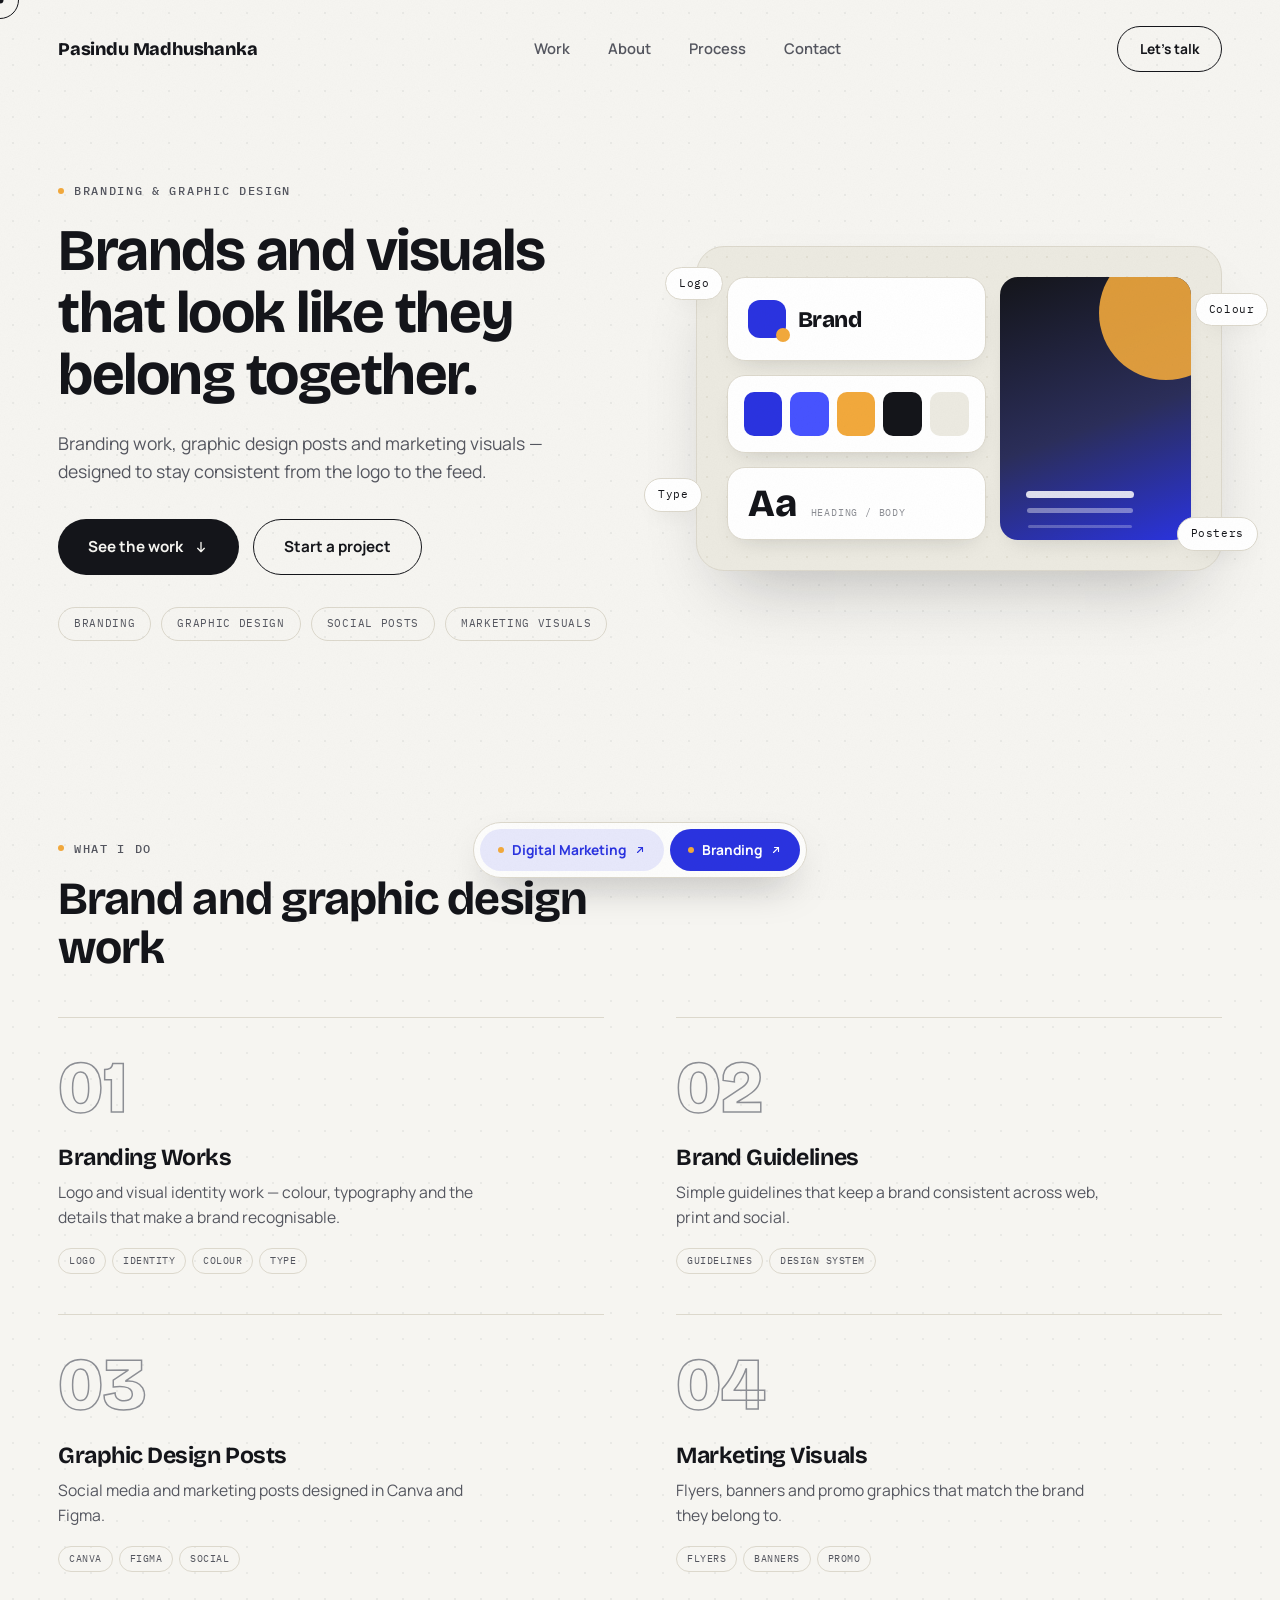
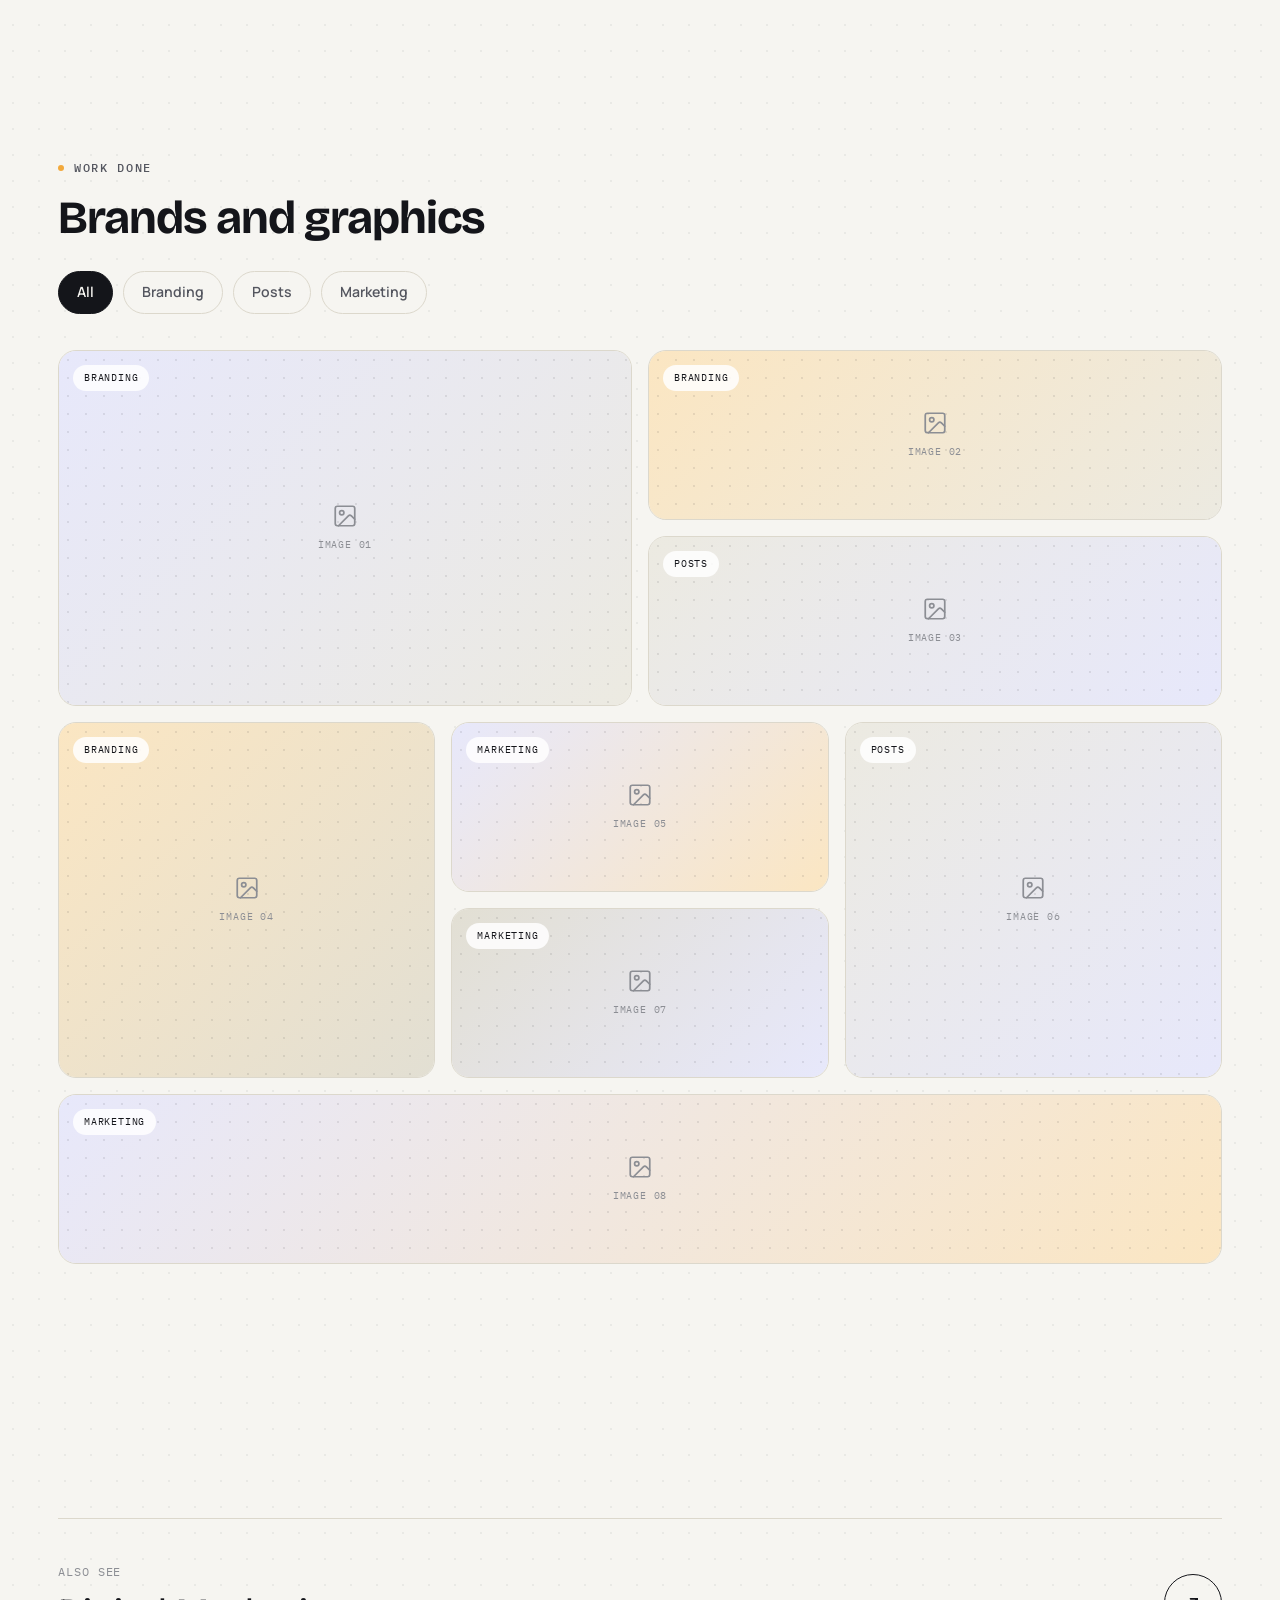
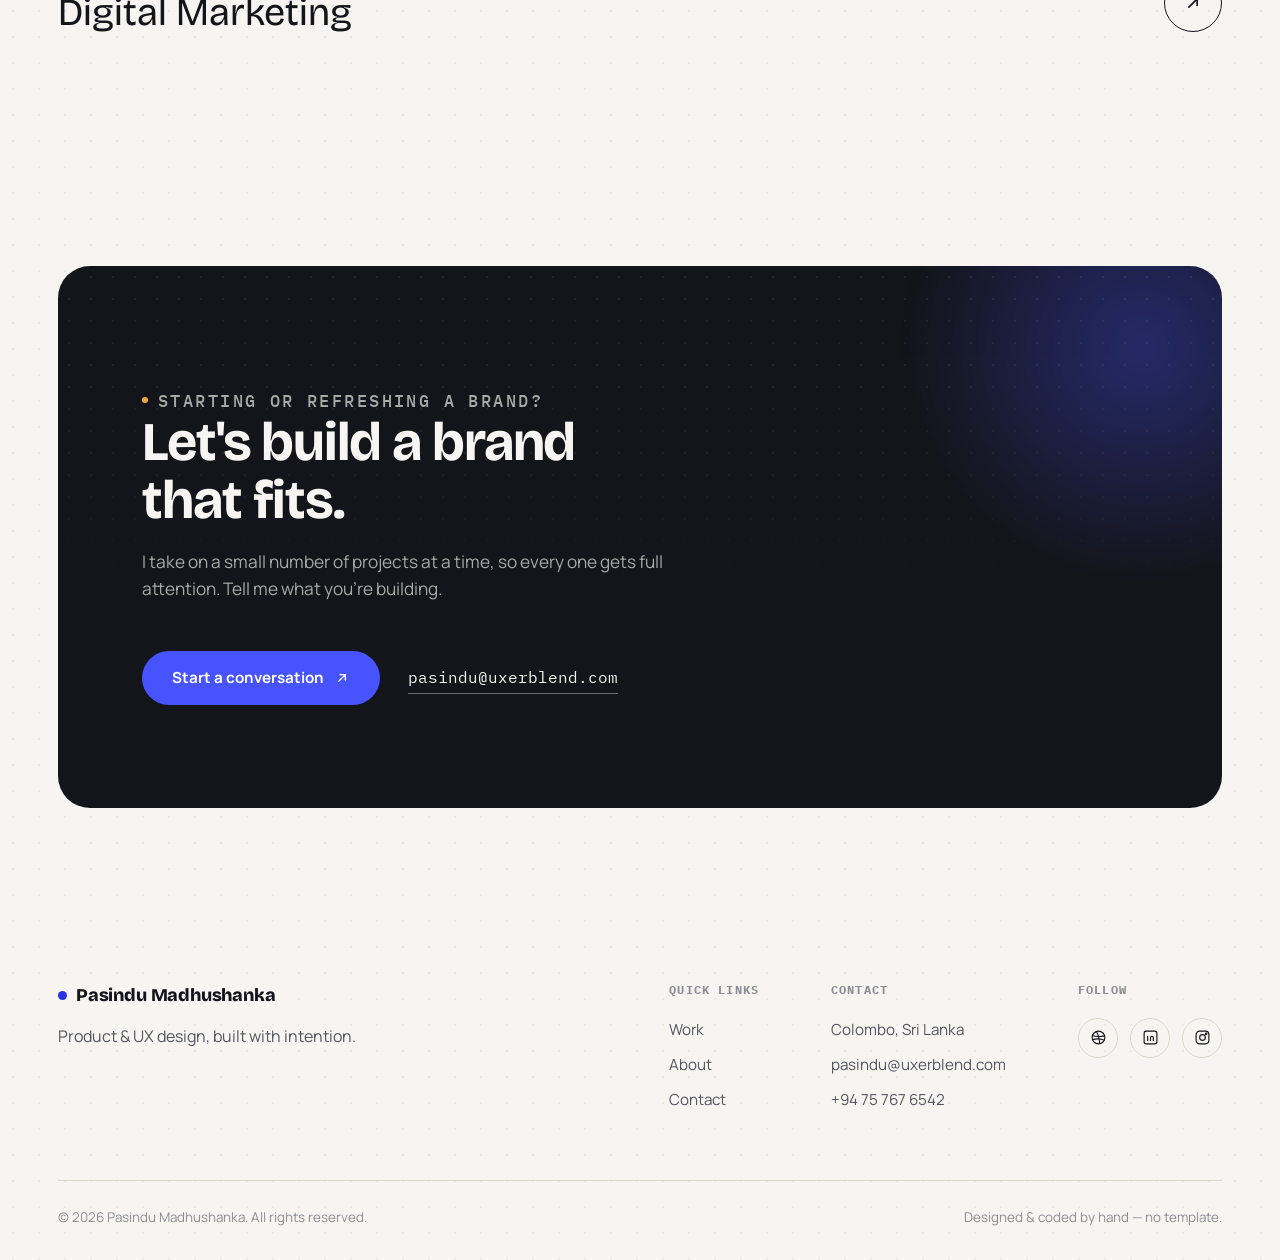
==== commit 2dccf795: "Add files via upload" ====
--- a/branding.html
+++ b/branding.html
@@ -24,8 +24,6 @@
       <a href="index.html#about">About</a>
       <a href="index.html#process">Process</a>
       <a href="index.html#contact">Contact</a>
-      <a href="digital-marketing.html" class="nav-hl">Digital Marketing</a>
-      <a href="branding.html" class="nav-hl is-active">Branding</a>
     </nav>
     <div class="nav-right">
       <a class="btn btn-outline btn-sm" href="index.html#contact" data-cursor="Talk">Let's talk</a>
@@ -37,13 +35,11 @@
 </header>
 
 <div class="mobile-menu" id="mobileMenu">
-  <span class="mono-tag">Menu — 01 / 06</span>
+  <span class="mono-tag">Menu — 01 / 04</span>
   <a href="index.html#work">Work</a>
   <a href="index.html#about">About</a>
   <a href="index.html#process">Process</a>
   <a href="index.html#contact">Contact</a>
-  <a href="digital-marketing.html" class="nav-hl">Digital Marketing</a>
-  <a href="branding.html" class="nav-hl is-active">Branding</a>
   <a class="btn btn-primary mobile-cta" href="index.html#contact">Start a project</a>
 </div>
 
@@ -272,6 +268,12 @@
     </div>
   </div>
 </footer>
+<!-- Floating services dock -->
+<nav class="float-nav" aria-label="Services">
+    <a class="float-cta" href="digital-marketing.html">Digital Marketing<svg viewBox="0 0 24 24" fill="none" stroke="currentColor" stroke-width="2.2" stroke-linecap="round" aria-hidden="true"><path d="M7 17 17 7M9 7h8v8"/></svg></a>
+    <a class="float-cta is-active" href="branding.html" aria-current="page">Branding<svg viewBox="0 0 24 24" fill="none" stroke="currentColor" stroke-width="2.2" stroke-linecap="round" aria-hidden="true"><path d="M7 17 17 7M9 7h8v8"/></svg></a>
+</nav>
+
 <script src="script.js"></script>
 </body>
 </html>
--- a/styles.css
+++ b/styles.css
@@ -199,7 +199,7 @@
 }
 .logo-avatar img{ width:100%; height:100%; object-fit:cover; display:block; }
 
-.nav-links{ display:flex; align-items:center; gap:30px; }
+.nav-links{ display:flex; align-items:center; gap:38px; }
 .nav-links a{
   position:relative; font-size:.92rem; font-weight:600; padding:6px 0; color:var(--ink-2);
   transition:color var(--d-fast);
@@ -1172,7 +1172,7 @@
   .result-stats{ grid-template-columns:1fr; }
   .experience-item{ grid-template-columns:1fr; gap:8px; }
 }
-@media (max-width:1080px){
+@media (max-width:860px){
   .nav-links{ display:none; }
   .nav-right .btn{ display:none; }
   .menu-toggle{ display:flex; }
@@ -1208,19 +1208,35 @@
 }
 
 
-/* ---------- nav: highlighted service links ---------- */
+/* ---------- floating services dock ---------- */
 @keyframes dotPulse{ 0%,100%{ box-shadow:0 0 0 0 rgba(242,169,60,.55); } 50%{ box-shadow:0 0 0 5px rgba(242,169,60,0); } }
-.nav-links a.nav-hl{
-  display:inline-flex; align-items:center; gap:7px;
-  padding:7px 14px; border-radius:var(--r-pill);
-  background:var(--cobalt-soft); color:var(--cobalt); font-weight:700;
+.float-nav{
+  position:fixed; left:50%; bottom:calc(22px + env(safe-area-inset-bottom, 0px)); z-index:900;
+  display:flex; gap:6px; padding:6px;
+  background:rgba(255,255,255,.74);
+  -webkit-backdrop-filter:blur(14px); backdrop-filter:blur(14px);
+  border:1px solid var(--line); border-radius:var(--r-pill);
+  box-shadow:0 18px 40px -16px rgba(20,21,26,.35);
+  transform:translate(-50%,140%); opacity:0; pointer-events:none;
+  transition:transform .7s var(--ease), opacity .5s var(--ease);
+}
+.float-nav.is-in{ transform:translate(-50%,0); opacity:1; pointer-events:auto; }
+.float-nav.is-away{ transform:translate(-50%,140%); opacity:0; pointer-events:none; }
+.float-cta{
+  display:inline-flex; align-items:center; gap:8px; padding:10px 18px; border-radius:var(--r-pill);
+  background:var(--cobalt-soft); color:var(--cobalt); font-weight:700; font-size:.86rem; white-space:nowrap;
   transition:background var(--d) var(--ease), color var(--d) var(--ease), transform var(--d-fast) var(--ease);
 }
-.nav-links a.nav-hl::before{ content:''; width:6px; height:6px; border-radius:50%; background:var(--amber); flex-shrink:0; animation:dotPulse 2.4s ease-in-out infinite; }
-.nav-links a.nav-hl::after{ display:none; }
-.nav-links a.nav-hl:hover,.nav-links a.nav-hl.is-active{ background:var(--cobalt); color:#fff; }
-.nav-links a.nav-hl:hover{ transform:translateY(-1px); }
-.mobile-menu a.nav-hl{ color:var(--cobalt); }
+.float-cta::before{ content:''; width:6px; height:6px; border-radius:50%; background:var(--amber); flex-shrink:0; animation:dotPulse 2.4s ease-in-out infinite; }
+.float-cta svg{ width:12px; height:12px; flex-shrink:0; transition:transform var(--d) var(--ease); }
+.float-cta:hover,.float-cta.is-active{ background:var(--cobalt); color:#fff; }
+.float-cta:hover{ transform:translateY(-1px); }
+.float-cta:hover svg{ transform:translate(2px,-2px); }
+@media (max-width:560px){
+  .float-nav{ bottom:calc(14px + env(safe-area-inset-bottom, 0px)); padding:5px; gap:4px; }
+  .float-cta{ padding:9px 13px; font-size:.78rem; gap:6px; }
+}
+/* mobile menu: keep every link reachable on short screens */
 .mobile-menu{ overflow-y:auto; }
 @media (max-height:780px){
   .mobile-menu a{ font-size:clamp(1.5rem,7vw,2rem); padding:9px 0; }
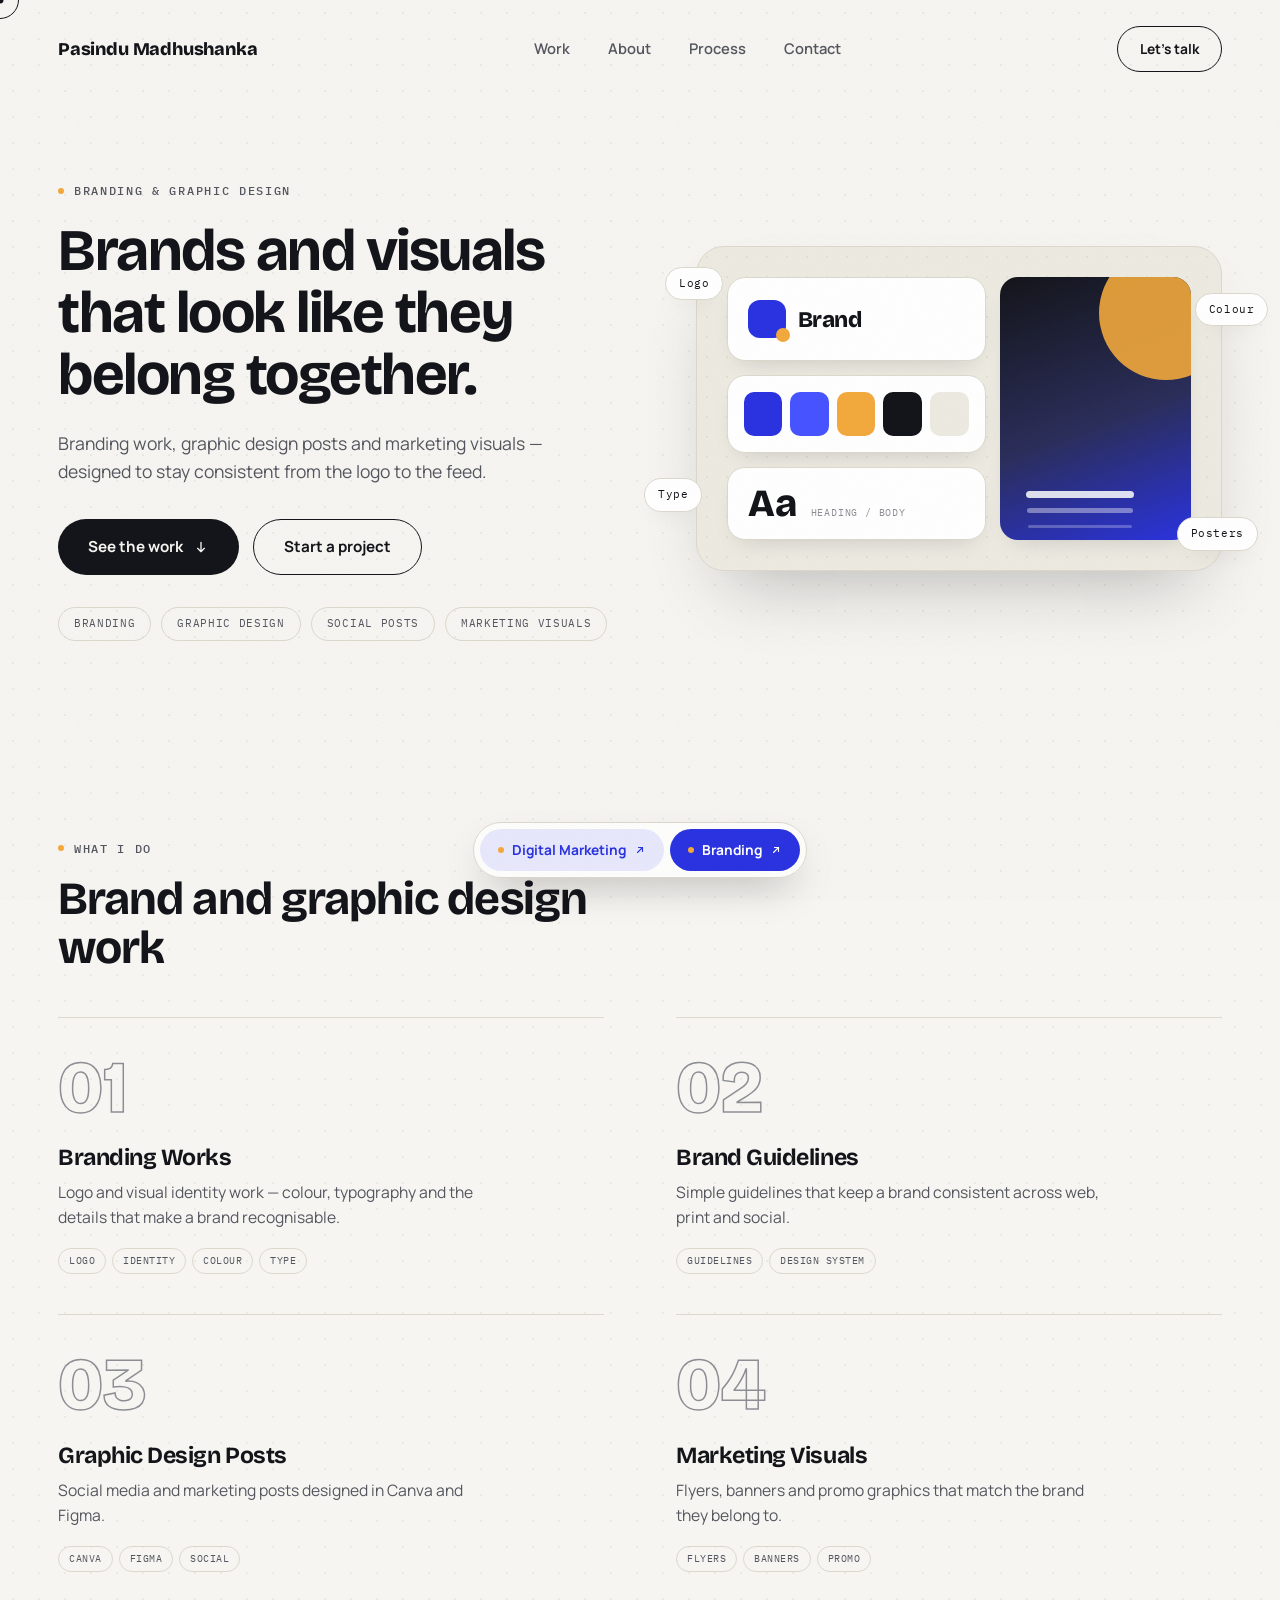
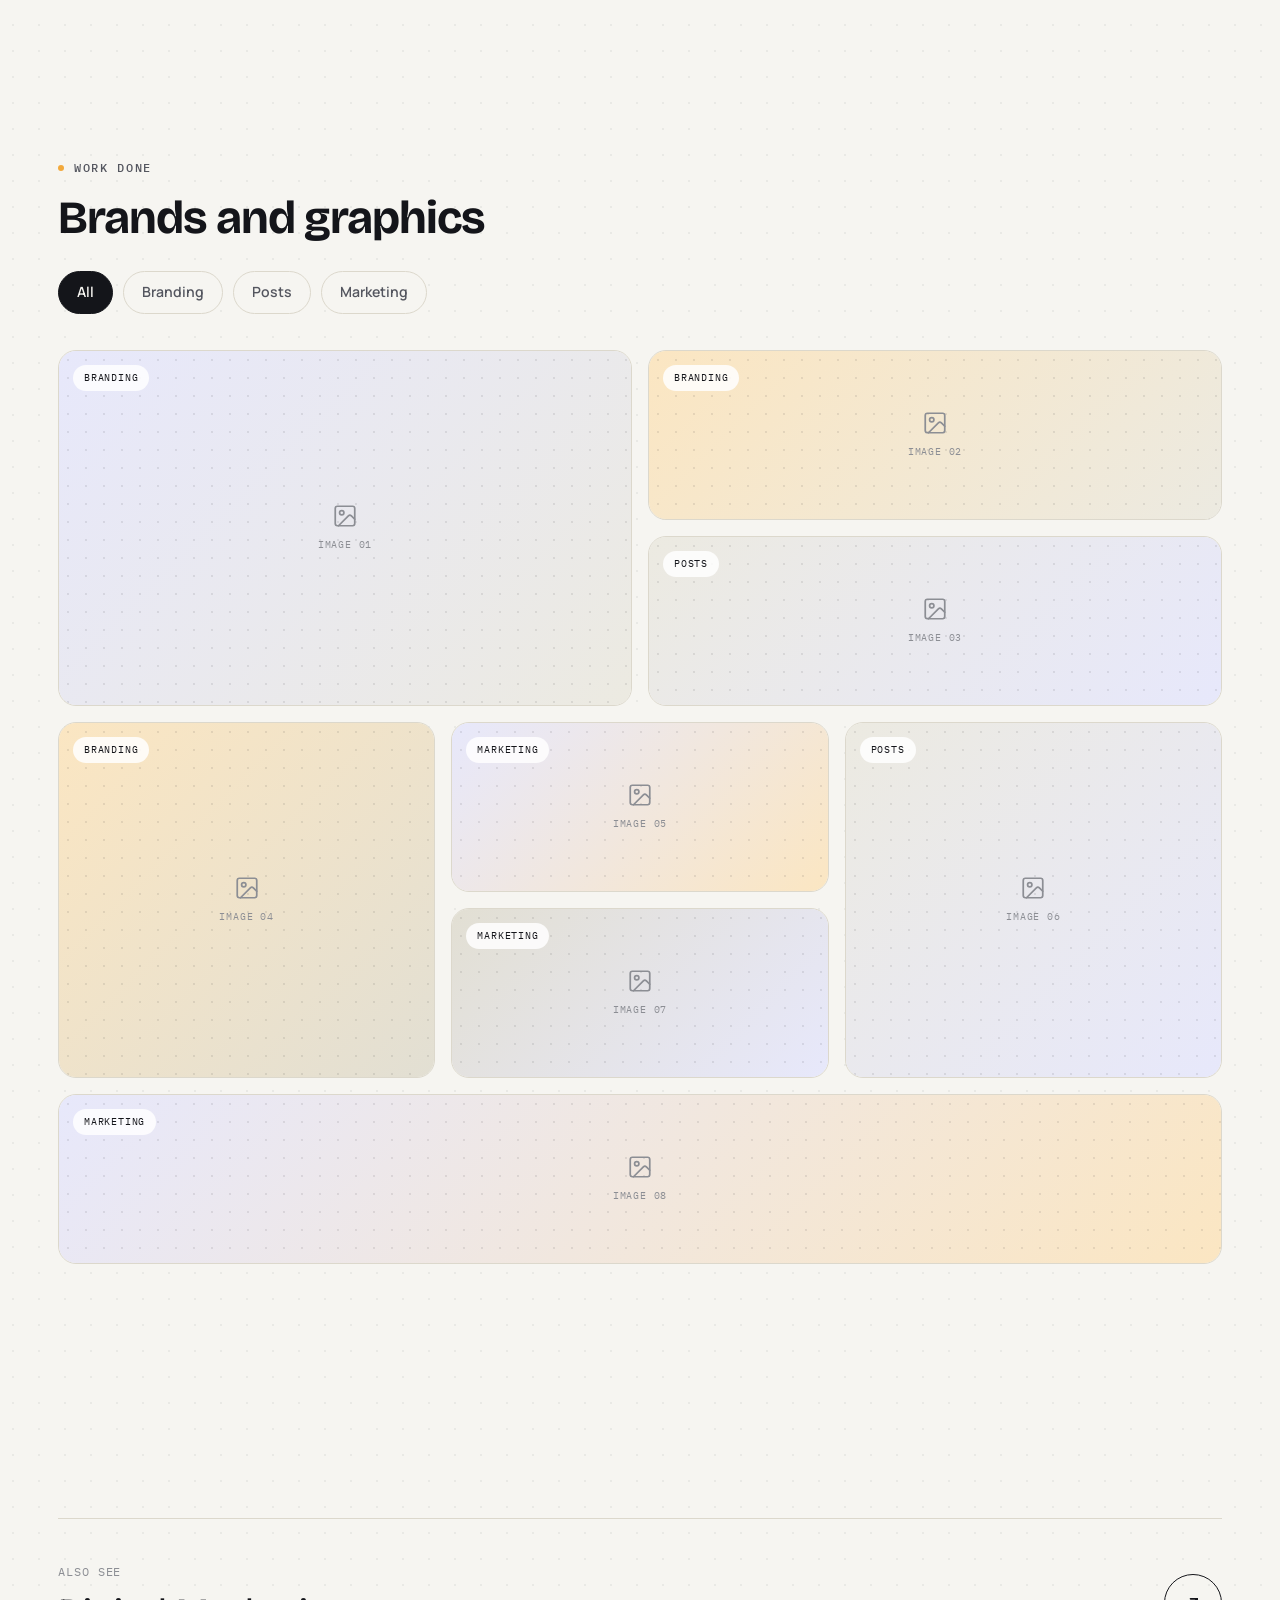
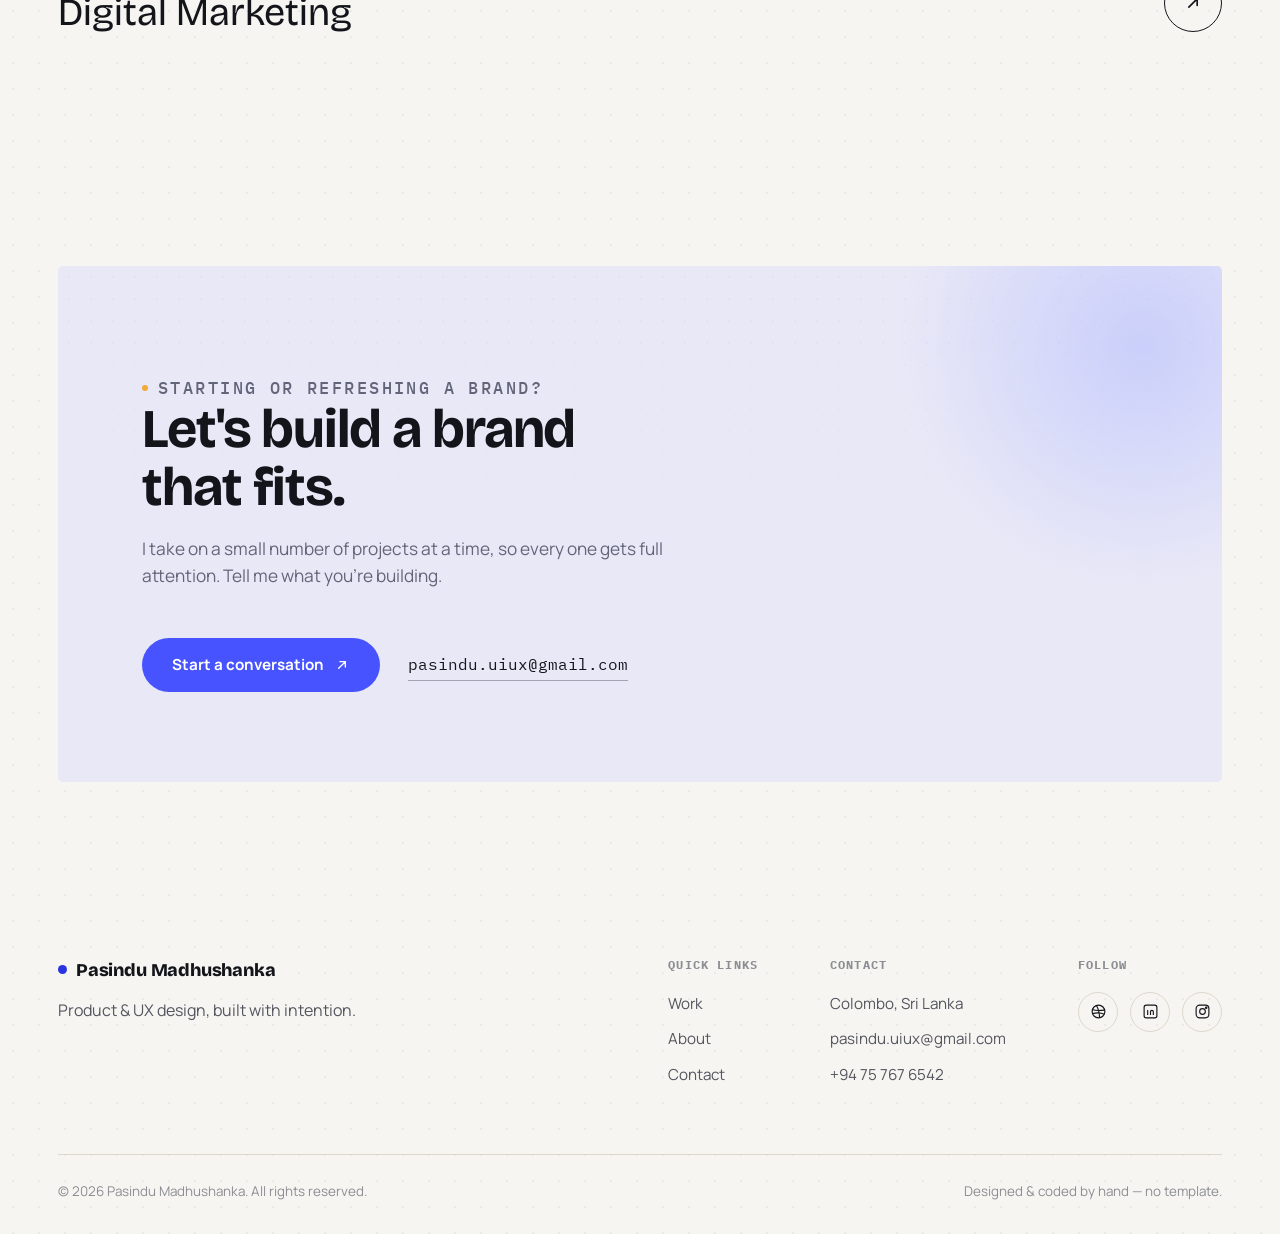
==== commit f3635498: "Add files via upload" ====
--- a/branding.html
+++ b/branding.html
@@ -54,7 +54,7 @@
         <p class="sp-sub" data-reveal data-delay="160">Branding work, graphic design posts and marketing visuals — designed to stay consistent from the logo to the feed.</p>
         <div class="sp-actions" data-reveal data-delay="240">
           <a class="btn btn-primary magnetic" href="#works">See the work <svg viewBox="0 0 24 24" fill="none" stroke="currentColor" stroke-width="2" stroke-linecap="round"><path d="M12 5v14m0 0-5-5m5 5 5-5"/></svg></a>
-          <a class="btn btn-outline" href="mailto:pasindu@uxerblend.com">Start a project</a>
+          <a class="btn btn-outline" href="mailto:pasindu.uiux@gmail.com">Start a project</a>
         </div>
         <div class="sp-chips" data-reveal data-delay="300">
           <span class="tag-pill">Branding</span><span class="tag-pill">Graphic Design</span><span class="tag-pill">Social Posts</span><span class="tag-pill">Marketing Visuals</span>
@@ -213,11 +213,11 @@
           <h2>Let's build a brand that fits.</h2>
           <p>I take on a small number of projects at a time, so every one gets full attention. Tell me what you're building.</p>
           <div class="cta-actions">
-            <a class="btn btn-on-dark magnetic" href="mailto:pasindu@uxerblend.com" data-cursor="Email">
+            <a class="btn btn-on-dark magnetic" href="mailto:pasindu.uiux@gmail.com" data-cursor="Email">
               Start a conversation
               <svg viewBox="0 0 24 24" fill="none" stroke="currentColor" stroke-width="2" stroke-linecap="round"><path d="M7 17 17 7M9 7h8v8"/></svg>
             </a>
-            <a class="cta-email" href="mailto:pasindu@uxerblend.com">pasindu@uxerblend.com</a>
+            <a class="cta-email" href="mailto:pasindu.uiux@gmail.com">pasindu.uiux@gmail.com</a>
           </div>
         </div>
       </div>
@@ -243,7 +243,7 @@
         <div class="footer-col">
           <h4>Contact</h4>
           <p>Colombo, Sri Lanka</p>
-          <a href="mailto:pasindu@uxerblend.com">pasindu@uxerblend.com</a>
+          <a href="mailto:pasindu.uiux@gmail.com">pasindu.uiux@gmail.com</a>
           <a href="tel:+94757676542">+94 75 767 6542</a>
         </div>
         <div class="footer-col">
--- a/styles.css
+++ b/styles.css
@@ -470,6 +470,14 @@
   font-family:'IBM Plex Mono',monospace; font-size:.7rem;
   letter-spacing:.02em; color:var(--ink-2);
 }
+/* Hutterite card: gate OFF by default. Set data-locked="true" on #hutteriteCard (index.html) to switch it back ON. */
+.hut-card:not([data-locked="true"]) .hut-overlay,
+.hut-card:not([data-locked="true"]) .hut-pw-note{ display:none; }
+.hut-card:not([data-locked="true"]) .hut-blur-img{ top:0; left:0; width:100%; height:100%; filter:none; }
+/* the screenshot header is white, so this card gets a dark tag pill */
+.hut-card .project-cover .tag{ background:rgba(20,21,26,.82); color:#fff; }
+.hut-card[data-locked="true"] .tag,
+.hut-card[data-locked="true"] .view-tag{ display:none; }
 .hut-overlay{
   position:absolute; inset:0; z-index:2;
   display:flex; flex-direction:column; align-items:center; justify-content:center; gap:12px;
@@ -1420,3 +1428,534 @@
 @media (max-width:760px){
   .bw-grid.is-filtered .bw{ grid-column:span 1 !important; grid-row:span 2 !important; }
 }
+
+
+/* ---------- skills: hover / tap to reveal ---------- */
+@keyframes orbitMove{ from{ offset-distance:0%; } to{ offset-distance:100%; } }
+@keyframes corePulse{ 0%,100%{ transform:scale(1); } 50%{ transform:scale(1.07); } }
+@keyframes coreRing{ from{ transform:scale(1); opacity:.7; } to{ transform:scale(2.1); opacity:0; } }
+@keyframes hintBounce{ 0%,100%{ transform:translateY(0); } 50%{ transform:translateY(3px); } }
+
+.skills-stage{ margin-top:44px; }
+.skills-trigger{
+  position:relative; display:block; width:100%; padding:0; border:0; background:none;
+  text-align:left; font:inherit; color:inherit; cursor:pointer; border-radius:var(--r-lg);
+  transition:transform var(--d-slow) var(--ease);
+}
+.skills-trigger:hover{ transform:translateY(-4px); }
+.skills-trigger:focus-visible{ outline:2px solid var(--cobalt); outline-offset:6px; }
+/* same travelling neon outline + glow as the design-system cards */
+.skills-trigger::before{
+  content:''; position:absolute; inset:0; z-index:2; pointer-events:none; border-radius:inherit; padding:1.5px;
+  background:conic-gradient(from var(--ang), transparent 0deg, transparent 220deg, #4753FF 285deg, #aab0ff 335deg, transparent 360deg);
+  -webkit-mask:linear-gradient(#000 0 0) content-box, linear-gradient(#000 0 0);
+  -webkit-mask-composite:xor; mask-composite:exclude;
+  animation:neonSpin 7s linear infinite;
+}
+.skills-trigger::after{
+  content:''; position:absolute; inset:0; z-index:0; pointer-events:none; border-radius:inherit;
+  background:conic-gradient(from var(--ang), transparent 0deg, transparent 220deg, #4753FF 295deg, transparent 360deg);
+  filter:blur(24px); opacity:.34; transition:opacity var(--d-slow) var(--ease);
+  animation:neonSpin 7s linear infinite;
+}
+.skills-trigger:hover::after,.skills-stage.is-open .skills-trigger::after{ opacity:.7; }
+
+.st-inner{
+  position:relative; z-index:1; display:grid; grid-template-columns:1.05fr .95fr; align-items:center; gap:24px;
+  min-height:340px; padding:30px 44px; border-radius:inherit; overflow:hidden;
+  background:#101118; color:var(--on-dark); border:1px solid rgba(246,245,241,.08);
+}
+.st-inner::before{
+  content:''; position:absolute; inset:0; pointer-events:none;
+  background:radial-gradient(ellipse at 78% 40%, rgba(71,83,255,.28), transparent 60%),
+             radial-gradient(circle, rgba(246,245,241,.1) 1.1px, transparent 1.3px) 0 0 / 22px 22px;
+  -webkit-mask-image:linear-gradient(to bottom,#000 30%,transparent 100%); mask-image:linear-gradient(to bottom,#000 30%,transparent 100%);
+}
+.st-copy{ position:relative; z-index:1; display:flex; flex-direction:column; align-items:flex-start; }
+.st-title{
+  display:block; margin-top:14px; max-width:14ch;
+  font-family:'Bricolage Grotesque',sans-serif; font-weight:800; font-size:clamp(1.8rem,3vw,2.6rem);
+  line-height:1.08; letter-spacing:-0.02em; color:var(--on-dark);
+}
+.st-sub{ display:block; margin-top:14px; max-width:34ch; color:var(--on-dark-dim); font-size:1rem; line-height:1.55; }
+.st-hint{
+  display:inline-flex; align-items:center; gap:10px; margin-top:26px; padding:10px 18px;
+  border-radius:var(--r-pill); background:var(--cobalt-bright); color:#fff; font-weight:700; font-size:.86rem;
+}
+.st-hint svg{ width:14px; height:14px; transition:transform var(--d) var(--ease); }
+.st-hint-close{ display:none; }
+.skills-stage.is-open .st-hint-open{ display:none; }
+.skills-stage.is-open .st-hint-close{ display:inline; }
+.skills-stage.is-open .st-hint svg{ transform:rotate(180deg); }
+.skills-stage:not(.is-open) .st-hint svg{ animation:hintBounce 1.6s ease-in-out infinite; }
+
+/* the orbit: 7 skill icons travelling round a glowing core */
+.st-orbit{ position:relative; z-index:1; justify-self:center; width:calc(340px * var(--os,1)); height:calc(340px * var(--os,1)); }
+.orbit{ position:absolute; left:0; top:0; display:block; width:340px; height:340px; transform:scale(var(--os,1)); transform-origin:0 0; }
+.orbit-ring{ position:absolute; left:50%; top:50%; display:block; border:1px dashed rgba(246,245,241,.18); border-radius:50%; transform:translate(-50%,-50%); }
+.orbit-ring--in{ width:184px; height:184px; }
+.orbit-ring--out{ width:300px; height:300px; }
+.orbit-core{
+  position:absolute; left:50%; top:50%; display:grid; place-items:center; width:78px; height:78px; margin:-39px 0 0 -39px;
+  border-radius:50%; background:radial-gradient(circle at 30% 30%, #7c84ff, #2A33E0);
+  box-shadow:0 0 44px rgba(71,83,255,.75); animation:corePulse 3s ease-in-out infinite;
+}
+.orbit-core::after{ content:''; position:absolute; inset:-1px; border-radius:50%; border:1px solid rgba(154,162,255,.7); animation:coreRing 3s ease-out infinite; }
+.orbit-core em{ font-style:normal; font-family:'IBM Plex Mono',monospace; font-size:.62rem; letter-spacing:.12em; text-transform:uppercase; color:#fff; }
+.orb-ico{
+  position:absolute; left:0; top:0; display:grid; place-items:center; width:40px; height:40px; border-radius:50%;
+  color:#F6F5F1; background:rgba(246,245,241,.08); border:1px solid rgba(246,245,241,.22);
+  -webkit-backdrop-filter:blur(4px); backdrop-filter:blur(4px); box-shadow:0 0 18px rgba(71,83,255,.4);
+  offset-rotate:0deg; offset-distance:var(--p,0%); animation:orbitMove var(--t) linear infinite; animation-delay:var(--d,0s);
+}
+.orb-ico svg{ width:18px; height:18px; fill:none; stroke:currentColor; stroke-width:1.7; stroke-linecap:round; stroke-linejoin:round; }
+.orb-in{ offset-path:path('M 170 78 a 92 92 0 1 1 0 184 a 92 92 0 1 1 0 -184 Z'); --t:21s; }
+.orb-out{ offset-path:path('M 170 20 a 150 150 0 1 1 0 300 a 150 150 0 1 1 0 -300 Z'); --t:34s; animation-direction:reverse; }
+.skills-trigger:hover .orb-ico{ box-shadow:0 0 26px rgba(120,130,255,.7); }
+@media (prefers-reduced-motion:reduce){ .orb-ico{ animation:none; offset-distance:var(--p,0%); } }
+
+/* the reveal: collapsed until opened, then the cards stagger in */
+.skills-stage .skills-bento{ margin-top:0; padding:22px 0 34px; }
+.skills-reveal{ display:grid; grid-template-rows:1fr; }
+.skills-reveal-inner{ min-height:0; margin:0 -14px; padding:0 14px; }
+.skills-stage.is-armed .skills-reveal{ grid-template-rows:0fr; transition:grid-template-rows .9s var(--ease); }
+.skills-stage.is-armed.is-open .skills-reveal{ grid-template-rows:1fr; }
+.skills-stage.is-armed .skills-reveal-inner{ overflow:hidden; }
+.skills-stage.is-armed .skill-cell{
+  opacity:0; transform:translateY(26px) scale(.96);
+  transition:opacity .35s var(--ease), transform .35s var(--ease);
+}
+.skills-stage.is-armed.is-open .skill-cell{
+  opacity:1; transform:none;
+  transition:opacity .7s var(--ease-soft), transform .8s var(--ease);
+  transition-delay:calc(var(--i,0) * 80ms + 180ms);
+}
+
+@media (max-width:860px){
+  .st-inner{ grid-template-columns:1fr; gap:4px; min-height:0; padding:26px 22px 30px; }
+  .st-orbit{ order:-1; --os:.82; }
+  .st-title{ max-width:none; }
+}
+@media (max-width:420px){ .st-orbit{ --os:.7; } }
+
+
+/* Grouped capability cards: refreshed Main Skills showcase */
+.skills-bento--groups{display:grid;grid-template-columns:repeat(3,minmax(0,1fr));gap:18px;margin-top:48px;align-items:stretch}
+.skill-group{position:relative;display:flex;flex-direction:column;min-width:0;min-height:340px;padding:26px 25px 25px;overflow:hidden;border:1px solid var(--line);border-radius:var(--r-md);background:var(--paper);transition:transform var(--d) var(--ease),border-color var(--d) var(--ease),box-shadow var(--d) var(--ease)}
+.skill-group:before{content:'';position:absolute;inset:0 0 auto;height:3px;background:var(--group-accent,var(--cobalt));opacity:.9}
+.skill-group:after{content:'';position:absolute;width:190px;height:190px;right:-105px;top:-112px;border-radius:50%;background:var(--group-glow,rgba(42,51,224,.09));pointer-events:none}
+.skill-group:hover{transform:translateY(-5px);border-color:var(--group-accent,var(--cobalt));box-shadow:var(--shadow-sm)}
+.skill-group--design{--group-accent:#5963ed;--group-glow:rgba(89,99,237,.12)}
+.skill-group--build{--group-accent:#169b83;--group-glow:rgba(22,155,131,.12)}
+.skill-group--growth{--group-accent:#d99a36;--group-glow:rgba(217,154,54,.14)}
+.skill-group-top{position:relative;z-index:1;display:flex;align-items:center;justify-content:space-between;gap:12px}
+.skill-group-icon{display:grid;place-items:center;width:46px;height:46px;flex:0 0 46px;border-radius:14px;color:var(--group-accent,var(--cobalt));background:color-mix(in srgb,var(--group-accent,var(--cobalt)) 11%,transparent)}
+.skill-group-icon svg{width:22px;height:22px;fill:none;stroke:currentColor;stroke-width:1.7;stroke-linecap:round;stroke-linejoin:round}
+.skill-group-index{color:var(--ink-3);font-family:'IBM Plex Mono',monospace;font-size:.68rem;letter-spacing:.08em}
+.skill-group-kicker{margin-top:25px;color:var(--group-accent,var(--cobalt));font-family:'IBM Plex Mono',monospace;font-size:.67rem;font-weight:600;letter-spacing:.09em;text-transform:uppercase}
+.skill-group h3{margin-top:9px;font-family:'Bricolage Grotesque',sans-serif;font-size:clamp(1.25rem,1.65vw,1.55rem);line-height:1.12;letter-spacing:-.025em}
+.skill-group-description{margin-top:11px;color:var(--ink-2);font-size:.9rem;line-height:1.6;max-width:42ch}
+.skill-group-tags{display:flex;flex-wrap:wrap;gap:8px;margin-top:auto;padding-top:24px}
+.skill-group-tag{display:inline-flex;align-items:center;min-height:29px;padding:6px 10px;border:1px solid var(--line);border-radius:var(--r-pill);background:var(--paper-2);color:var(--ink-2);font-family:'IBM Plex Mono',monospace;font-size:.65rem;line-height:1.25;letter-spacing:.015em}
+.skill-group-tag--primary{color:var(--group-accent,var(--cobalt));border-color:color-mix(in srgb,var(--group-accent,var(--cobalt)) 26%,var(--line));background:color-mix(in srgb,var(--group-accent,var(--cobalt)) 8%,var(--paper));font-weight:600}
+.skills-stage.is-armed .skill-group{opacity:0;transform:translateY(26px) scale(.97);transition:opacity .35s var(--ease),transform .35s var(--ease)}
+.skills-stage.is-armed.is-open .skill-group{opacity:1;transform:none;transition:opacity .7s var(--ease-soft),transform .8s var(--ease);transition-delay:calc(var(--i,0) * 100ms + 180ms)}
+@media(max-width:900px){.skills-bento--groups{grid-template-columns:repeat(2,minmax(0,1fr))}.skill-group:last-child{grid-column:1/-1}.skill-group{min-height:310px}}
+@media(max-width:600px){.skills-bento--groups{grid-template-columns:1fr;gap:14px;margin-top:28px}.skill-group,.skill-group:last-child{grid-column:auto;min-height:0;padding:23px 21px}.skill-group-tags{padding-top:20px}.skill-group h3{font-size:1.35rem}}
+@media(prefers-reduced-motion:reduce){.skill-group,.skills-stage.is-armed .skill-group,.skills-stage.is-armed.is-open .skill-group{transition:none;transform:none}}
+
+/* ---------- Featured project cards: individual editorial art direction ---------- */
+.feature-cards{ padding-top:clamp(48px,6vw,76px); }
+.feature-cards-grid{ align-items:stretch; gap:22px; }
+.feature-cards .neon-card{ border-radius:26px; background:transparent; }
+.feature-cards .neon-inner{
+  background:#fff; color:#202434; border:1px solid rgba(30,38,58,.08);
+  border-radius:26px; box-shadow:0 14px 42px rgba(35,43,66,.075);
+  transition:box-shadow .35s ease, border-color .35s ease;
+}
+.feature-cards .neon-card:hover{ transform:translateY(-7px); }
+.feature-cards .neon-card:hover .neon-inner{ box-shadow:0 24px 58px rgba(35,43,66,.13); border-color:rgba(30,38,58,.13); }
+.feature-cards .neon-card::before,.feature-cards .neon-card::after{ content:none; display:none; }
+.feature-cards .neon-visual{ height:clamp(245px,22vw,285px); }
+.feature-cards .neon-visual::before{ opacity:.55; background-size:22px 22px; }
+.feature-cards .feature-card--ios .neon-visual{
+  background:radial-gradient(ellipse at 72% 24%,rgba(255,255,255,.9),transparent 35%),linear-gradient(140deg,#e9e5ff 0%,#d9d5ff 52%,#c9d6ff 100%);
+}
+.feature-cards .neon-card--saas .neon-visual{
+  background:radial-gradient(ellipse at 80% 20%,rgba(255,255,255,.95),transparent 34%),linear-gradient(140deg,#e2f1ff 0%,#d4e8fa 54%,#c8e2ed 100%);
+}
+.feature-cards .neon-card--mobile .neon-visual{
+  background:radial-gradient(ellipse at 76% 22%,rgba(255,255,255,.92),transparent 34%),linear-gradient(140deg,#ffe9df 0%,#ffddd2 48%,#d9eee4 100%);
+}
+.feature-cards .neon-body{ min-height:220px; padding:25px 26px 27px; }
+.feature-cards .neon-tag{ color:#72788a; font-size:.64rem; letter-spacing:.095em; }
+.feature-cards .neon-tag::before{ width:7px; height:7px; background:#8b78df; }
+.feature-cards .neon-card--saas .neon-tag::before{ background:#4e91c9; }
+.feature-cards .neon-card--mobile .neon-tag::before{ background:#e58b70; }
+.feature-cards .neon-title,.feature-cards .neon-title--long{
+  color:#202434; font-size:clamp(1.22rem,1.55vw,1.48rem); line-height:1.16;
+  letter-spacing:-.035em; margin-top:13px; max-width:22ch;
+}
+.feature-card-desc{ color:#747b8d; font-size:.86rem; line-height:1.65; margin-top:10px; max-width:38ch; }
+.feature-cards .neon-cta-wrap{ padding-top:22px; }
+.feature-cards .btn-on-dark{
+  background:#292b42; color:#fff; border:1px solid #292b42; border-radius:999px;
+  padding:11px 17px; box-shadow:none; transition:transform .25s ease,background .25s ease;
+}
+.feature-cards .btn-on-dark:hover{ background:#514b82; box-shadow:none; transform:translateY(-2px); }
+.feature-cards .neon-card--saas .btn-on-dark:hover{ background:#326f9f; }
+.feature-cards .neon-card--mobile .btn-on-dark:hover{ background:#b86f5b; }
+/* The existing mockups remain intact, but their floating labels become light glass. */
+.feature-cards .nv-tile{
+  background:rgba(255,255,255,.78); border:1px solid rgba(255,255,255,.9);
+  -webkit-backdrop-filter:blur(12px); backdrop-filter:blur(12px);
+  box-shadow:0 12px 28px rgba(51,61,91,.13);
+}
+.feature-cards .nv-tt{ color:#777d91; }
+.feature-cards .nv-aa{ color:#30344b; }
+.feature-cards .nv-tile .nv-tg{ background:#d7d9e2; }
+.feature-cards .nv-tile .nv-tg.on{ background:#7165cf; }
+.feature-cards .nv-pill{ background:#7165cf; }
+.feature-cards .nv-pill.ghost{ border-color:#aeb1c2; }
+.feature-cards .nv-steps i{ border-color:#aeb1c2; }
+.feature-cards .nv-steps i.on{ background:#7165cf; border-color:#7165cf; box-shadow:0 0 10px rgba(113,101,207,.25); }
+.feature-cards .nv-steps b{ background:#c8cbd6; }
+.feature-cards .nv-phone,.feature-cards .nv-app{ box-shadow:0 18px 38px rgba(49,53,83,.24); }
+.feature-cards .nv-dash{ box-shadow:0 18px 38px rgba(49,53,83,.2); }
+@media(max-width:1100px){
+  .feature-cards-grid{ grid-template-columns:repeat(2,minmax(0,1fr)); }
+  .feature-cards-grid .neon-wrap:nth-child(3){ grid-column:1/-1; max-width:calc(50% - 11px); justify-self:center; }
+}
+@media(max-width:700px){
+  .feature-cards-grid{ grid-template-columns:1fr; gap:18px; }
+  .feature-cards-grid .neon-wrap:nth-child(3){ grid-column:auto; max-width:none; }
+  .feature-cards .neon-body{ min-height:0; padding:22px 22px 25px; }
+  .feature-cards .neon-visual{ height:250px; }
+}
+@media(prefers-reduced-motion:reduce){
+  .feature-cards .neon-card,.feature-cards .neon-inner,.feature-cards .btn-on-dark{ transition:none; }
+}
+
+/* ---------- editorial portfolio hero refresh ---------- */
+.hero--editorial{padding-top:clamp(112px,13vw,154px);padding-bottom:clamp(64px,8vw,104px);overflow:hidden}
+.hero--editorial .hero-identity{margin-bottom:clamp(34px,4vw,52px);padding-bottom:22px}
+.hero-editorial-grid{display:grid;grid-template-columns:minmax(0,1.06fr) minmax(360px,.94fr);gap:clamp(38px,6vw,88px);align-items:center}
+.hero-editorial-copy{position:relative;z-index:2}
+.hero-kicker{display:flex;align-items:center;gap:11px;margin-bottom:23px;color:var(--ink-2);font:500 .72rem 'IBM Plex Mono',monospace;letter-spacing:.09em;text-transform:uppercase}
+.hero-kicker-line{width:27px;height:1px;background:var(--amber)}
+.hero--editorial .hero-intro{max-width:780px;margin:0 0 26px;font-family:'Bricolage Grotesque',sans-serif;font-size:clamp(3.1rem,6.25vw,6.2rem);font-weight:800;line-height:.99;letter-spacing:-.065em;color:rgba(20,21,26,.15);}
+.hero--editorial .hw{display:inline;transition:color .42s ease,background-color .42s ease}
+.hero--editorial .hw.lit{color:var(--ink)}
+.hero--editorial .hw-highlight.lit{color:var(--cobalt);background:linear-gradient(transparent 65%,rgba(242,169,60,.35) 65%);border-radius:0;padding:0;margin:0;box-decoration-break:clone;-webkit-box-decoration-break:clone}
+.hero-support{max-width:570px;color:var(--ink-2);font-size:clamp(.98rem,1.2vw,1.08rem);line-height:1.8}
+.hero-support strong{color:var(--ink);font-weight:800}
+.hero--editorial .hero-bottom{margin-top:30px}
+.hero--editorial .hero-actions{gap:12px}
+.hero--editorial .hero-stats--editorial{display:flex;gap:clamp(24px,3.2vw,46px);margin-top:42px;padding-top:22px;border-top:1px solid var(--line);flex-wrap:wrap}
+.hero--editorial .hero-stats--editorial .stat{min-width:90px}
+.hero--editorial .hero-stats--editorial .stat strong{font-size:clamp(1.55rem,2.4vw,2rem);line-height:1.1}
+.hero--editorial .hero-stats--editorial .stat span{display:block;margin-top:5px;font-size:.72rem;color:var(--ink-2)}
+.hero-editorial-visual{position:relative;min-height:570px;isolation:isolate}
+.hero-editorial-visual:before{content:"";position:absolute;z-index:-1;width:82%;height:78%;right:2%;top:10%;border-radius:48% 52% 42% 58% / 50% 42% 58% 50%;background:linear-gradient(145deg,#e9e9fb 0%,#f5e8d9 100%);transform:rotate(-8deg)}
+.hero-visual-note{position:absolute;top:0;right:2%;display:flex;align-items:center;gap:9px;color:var(--ink-2);font:500 .67rem 'IBM Plex Mono',monospace;letter-spacing:.07em;text-transform:uppercase}
+.hero-note-dot{width:7px;height:7px;border-radius:50%;background:#3d9b79;box-shadow:0 0 0 4px rgba(61,155,121,.12)}
+.hero-note-index{margin-left:18px;color:var(--ink-3)}
+.hero-project{position:absolute;display:block;overflow:hidden;border:7px solid rgba(255,255,255,.88);background:#fff;box-shadow:0 28px 65px -32px rgba(20,21,26,.36);transition:transform .65s cubic-bezier(.16,.84,.44,1),box-shadow .45s ease}
+.hero-project img{width:100%;height:100%;object-fit:cover;display:block;transition:transform .8s ease}
+.hero-project:hover{box-shadow:0 35px 75px -28px rgba(20,21,26,.42)}
+.hero-project:hover img{transform:scale(1.045)}
+.hero-project--food{width:72%;height:390px;top:54px;left:2%;border-radius:22px;transform:rotate(-5deg)}
+.hero-project--food:hover{transform:rotate(-2deg) translateY(-7px)}
+.hero-project--market{width:60%;height:238px;right:0;bottom:48px;border-radius:19px;transform:rotate(5deg)}
+.hero-project--market:hover{transform:rotate(2deg) translateY(-7px)}
+.hero-project-caption{position:absolute;left:0;right:0;bottom:0;display:flex;align-items:center;justify-content:space-between;padding:32px 18px 15px;color:#fff;background:linear-gradient(transparent,rgba(12,16,26,.78))}
+.hero-project-caption small{display:block;font:500 .62rem 'IBM Plex Mono',monospace;letter-spacing:.08em;text-transform:uppercase;opacity:.8}
+.hero-project-caption strong{display:block;margin-top:3px;font:700 1.08rem 'Bricolage Grotesque',sans-serif}
+.hero-project-caption i{display:grid;place-items:center;width:34px;height:34px;border:1px solid rgba(255,255,255,.55);border-radius:50%;font-style:normal;font-size:1rem}
+.hero-visual-stamp{position:absolute;right:4%;top:24%;width:76px;height:76px;display:flex;flex-direction:column;align-items:center;justify-content:center;border-radius:50%;background:var(--ink);color:#fff;font:800 .82rem 'Bricolage Grotesque',sans-serif;line-height:1.05;transform:rotate(12deg);box-shadow:0 12px 28px rgba(20,21,26,.2)}
+.hero-visual-stamp span:nth-child(2){color:var(--amber);font-size:.7rem}
+.hero-scroll-cue{position:absolute;left:0;bottom:8px;display:flex;align-items:center;gap:10px;color:var(--ink-3);font:500 .64rem 'IBM Plex Mono',monospace;letter-spacing:.1em;text-transform:uppercase}
+.hero-scroll-line{width:36px;height:1px;background:var(--amber)}
+@media(max-width:1050px){.hero-editorial-grid{grid-template-columns:minmax(0,1fr) minmax(300px,.82fr);gap:28px}.hero-editorial-visual{min-height:500px}.hero-project--food{height:340px}.hero-project--market{height:205px}}
+@media(max-width:760px){.hero--editorial{padding-top:112px}.hero-editorial-grid{grid-template-columns:1fr;gap:34px}.hero--editorial .hero-intro{font-size:clamp(3rem,11vw,5rem);max-width:13ch}.hero-editorial-visual{min-height:450px;max-width:570px;width:100%;margin:0 auto}.hero-project--food{height:315px;width:75%;left:3%}.hero-project--market{height:190px;width:62%;bottom:35px}.hero--editorial .hero-stats--editorial{margin-top:30px}.hero-visual-stamp{right:2%;top:20%;width:65px;height:65px}}
+@media(max-width:480px){.hero--editorial .hero-intro{font-size:clamp(2.75rem,12.5vw,3.8rem)}.hero-kicker{font-size:.61rem;letter-spacing:.04em}.hero--editorial .hero-actions{width:100%;flex-direction:column}.hero--editorial .hero-actions .btn{width:100%;justify-content:center}.hero--editorial .hero-stats--editorial{gap:18px;justify-content:space-between}.hero--editorial .hero-stats--editorial .stat{min-width:0}.hero--editorial .hero-stats--editorial .stat span{font-size:.65rem}.hero-editorial-visual{min-height:365px}.hero-project--food{height:260px;width:78%;top:46px}.hero-project--market{height:155px;width:64%;bottom:28px}.hero-project{border-width:5px}.hero-project-caption{padding:25px 12px 11px}.hero-project-caption strong{font-size:.9rem}.hero-project-caption small{font-size:.52rem}.hero-project-caption i{width:28px;height:28px}.hero-visual-note{font-size:.56rem}.hero-visual-stamp{width:57px;height:57px;font-size:.7rem}.hero-scroll-cue{font-size:.56rem}}
+@media(prefers-reduced-motion:reduce){.hero--editorial .hw{transition:none}.hero-project,.hero-project img{transition:none}}
+
+/* =====================================================================
+   HOMEPAGE EDITORIAL SYSTEM — gallery, about story, career, toolkit, proof
+   Keeps the warm paper / ink / cobalt / amber identity from the hero.
+   ===================================================================== */
+:root{--story-lilac:#e9e7fb;--story-blue:#dfe9ff;--story-peach:#f6e6d8;--story-green:#e1eee7}
+
+/* Image-led gallery: no card shells; project details reveal on hover/focus. */
+.gallery-showcase{display:grid;grid-template-columns:1.12fr .88fr 1fr;grid-auto-rows:minmax(245px,20vw);gap:12px;margin-top:54px}
+.gallery-tile{position:relative;display:block;min-width:0;overflow:hidden;background:#e8e7e2;isolation:isolate;color:#fff;outline-offset:5px}
+.gallery-tile--large{grid-row:span 2}
+.gallery-tile--tall{grid-row:span 2}
+.gallery-tile--wide{grid-column:span 2}
+.gallery-tile img{position:absolute;inset:0;width:100%;height:100%;object-fit:cover;object-position:top center;transition:transform .9s cubic-bezier(.2,.7,.2,1),filter .6s ease;filter:saturate(.9)}
+.gallery-tile:after{content:"";position:absolute;inset:0;background:linear-gradient(180deg,rgba(15,18,27,.12),transparent 35%,rgba(15,18,27,.82));opacity:.76;transition:opacity .45s ease}
+.gallery-tile-index{position:absolute;z-index:2;left:20px;top:19px;padding:8px 11px;border:1px solid rgba(255,255,255,.45);background:rgba(20,21,26,.18);backdrop-filter:blur(10px);font:500 .61rem 'IBM Plex Mono',monospace;letter-spacing:.1em}
+.gallery-tile-overlay{position:absolute;z-index:3;left:24px;right:22px;bottom:22px;display:flex;align-items:flex-end;justify-content:space-between;gap:18px;transform:translateY(13px);transition:transform .5s cubic-bezier(.2,.7,.2,1)}
+.gallery-tile-overlay small,.gallery-tile-overlay em{display:block;font:500 .66rem 'IBM Plex Mono',monospace;letter-spacing:.06em;color:rgba(255,255,255,.76);font-style:normal}
+.gallery-tile-overlay strong{display:block;margin:7px 0 5px;font:700 clamp(1.35rem,2.5vw,2.25rem)/1 'Bricolage Grotesque',sans-serif;letter-spacing:-.045em}
+.gallery-tile-overlay i{display:grid;place-items:center;width:42px;height:42px;flex:0 0 42px;border:1px solid rgba(255,255,255,.65);border-radius:50%;font-style:normal;font-size:1.1rem;transition:background .3s,color .3s,transform .3s}
+.gallery-tile:hover img,.gallery-tile:focus-visible img{transform:scale(1.055);filter:saturate(1.08)}
+.gallery-tile:hover:after,.gallery-tile:focus-visible:after{opacity:1}
+.gallery-tile:hover .gallery-tile-overlay,.gallery-tile:focus-visible .gallery-tile-overlay{transform:translateY(0)}
+.gallery-tile:hover .gallery-tile-overlay i,.gallery-tile:focus-visible .gallery-tile-overlay i{background:#fff;color:var(--ink);transform:rotate(45deg)}
+@media(hover:none){.gallery-tile-overlay{transform:none}.gallery-tile:after{opacity:.92}}
+
+/* About as a three-chapter scroll story. */
+.about-story{background:#f2f0ea;overflow:clip}
+.about-story-head{max-width:780px;margin-bottom:clamp(48px,7vw,90px)}
+.about-story-head h2{font:800 clamp(2.7rem,6.5vw,5.6rem)/.98 'Bricolage Grotesque',sans-serif;letter-spacing:-.065em;margin-top:18px}
+.about-story-head h2 span{color:var(--cobalt)}
+.about-intro{max-width:52ch;margin-top:22px;color:var(--ink-2);font-size:1.08rem;line-height:1.8}
+.about-journey{display:grid;grid-template-columns:minmax(170px,.36fr) 1fr;gap:clamp(28px,7vw,100px);align-items:start}
+.about-journey-rail{position:sticky;top:120px;display:flex;flex-direction:column;gap:22px;padding-top:22px;color:var(--ink-3);font:500 .65rem 'IBM Plex Mono',monospace;letter-spacing:.09em}
+.about-rail-line{width:100%;height:1px;background:linear-gradient(90deg,var(--cobalt),rgba(42,51,224,.08));position:relative}
+.about-rail-current{color:var(--ink);font-size:.78rem}.about-rail-current i{color:var(--amber);font-style:normal}
+.about-journey-panels{min-width:0}
+.about-panel{position:relative;min-height:66vh;padding:clamp(34px,6vw,76px) clamp(25px,5vw,66px);margin-bottom:18px;display:flex;flex-direction:column;justify-content:center;overflow:hidden;background:#fff;border-radius:4px;box-shadow:0 20px 60px rgba(34,37,52,.045);opacity:.64;transform:scale(.985);transition:opacity .6s ease,transform .6s ease}
+.about-panel:nth-child(2){background:#e8e9f7}.about-panel:nth-child(3){background:#e8eee8}
+.about-panel.is-current{opacity:1;transform:scale(1)}
+.about-panel-number{position:absolute;right:clamp(22px,4vw,55px);top:clamp(22px,4vw,55px);font:800 clamp(3.4rem,8vw,7rem)/1 'Bricolage Grotesque',sans-serif;letter-spacing:-.08em;color:rgba(42,51,224,.12)}
+.about-panel-label{font:500 .68rem 'IBM Plex Mono',monospace;letter-spacing:.14em;color:var(--cobalt)}
+.about-panel h3{margin-top:25px;font:800 clamp(2.7rem,5.8vw,5.2rem)/.98 'Bricolage Grotesque',sans-serif;letter-spacing:-.065em}
+.about-panel h3 em{font-style:normal;color:var(--cobalt)}
+.about-panel>p:not(.about-panel-label){max-width:49ch;margin-top:24px;color:#555967;font-size:clamp(.98rem,1.35vw,1.12rem);line-height:1.85}
+.about-panel-foot{display:flex;justify-content:space-between;gap:18px;flex-wrap:wrap;margin-top:clamp(36px,6vw,70px);padding-top:17px;border-top:1px solid rgba(32,35,50,.14);font:500 .65rem 'IBM Plex Mono',monospace;color:#6e7180;letter-spacing:.04em}
+.about-panel-foot b{color:var(--ink);font-weight:500}
+.about-stats--strip{display:flex;gap:clamp(28px,7vw,100px);margin-top:42px;padding:30px 0 0;border-top:1px solid rgba(32,35,50,.15)}
+.about-stats--strip strong{font:800 clamp(2rem,3.5vw,3rem)/1 'Bricolage Grotesque',sans-serif;color:var(--ink)}
+.about-stats--strip span{display:block;margin-top:8px;color:var(--ink-2);font-size:.78rem}
+
+/* Four-step process as a connected editorial sequence. */
+.process-section{background:#fff}
+.process-section .section-head{max-width:700px}
+.process-track{position:relative;display:grid;grid-template-columns:repeat(4,1fr);gap:0;margin-top:64px}
+.process-track:before{content:"";position:absolute;top:31px;left:5%;right:5%;height:1px;background:linear-gradient(90deg,var(--amber),#d8d9e8,var(--cobalt));opacity:.65}
+.process-stage{position:relative;padding:0 clamp(15px,2vw,28px) 0 0}
+.process-stage-no{position:relative;z-index:1;display:grid;place-items:center;width:62px;height:62px;border:1px solid #d8d9e8;border-radius:50%;background:#fff;font:600 .72rem 'IBM Plex Mono',monospace;color:var(--cobalt);transition:background .35s,color .35s,transform .35s}
+.process-stage.is-visible .process-stage-no{background:var(--cobalt);color:#fff;transform:scale(1.06);border-color:var(--cobalt)}
+.process-stage-icon{margin-top:35px;font:400 2rem 'Manrope',sans-serif;color:var(--amber)}
+.process-stage-kicker{margin-top:17px;font:600 .65rem 'IBM Plex Mono',monospace;letter-spacing:.13em;color:var(--cobalt)}
+.process-stage h3{margin-top:12px;font:700 clamp(1.35rem,2.2vw,2rem)/1.08 'Bricolage Grotesque',sans-serif;letter-spacing:-.04em}
+.process-stage>p:not(.process-stage-kicker){max-width:27ch;margin-top:14px;color:var(--ink-2);font-size:.91rem;line-height:1.75}
+.process-stage-output{display:block;margin-top:26px;padding-top:13px;border-top:1px solid var(--line);font:500 .62rem 'IBM Plex Mono',monospace;color:var(--ink-3);letter-spacing:.05em}
+.process-stage-output b{display:block;margin-top:6px;color:var(--ink);font:700 .83rem 'Manrope',sans-serif;letter-spacing:0}
+
+/* Career path: vertical spine fills as milestones enter the viewport. */
+.career-journey{position:relative;margin-top:58px;padding-left:clamp(22px,5vw,68px)}
+.career-spine{position:absolute;left:13px;top:10px;bottom:10px;width:2px;background:#e5e3dc;overflow:hidden}
+.career-spine span{display:block;width:100%;height:100%;background:linear-gradient(var(--amber),var(--cobalt));transform:scaleY(0);transform-origin:top;transition:transform 1.2s ease}
+.career-journey.is-active .career-spine span{transform:scaleY(1)}
+.career-stop{position:relative;display:grid;grid-template-columns:170px 42px minmax(0,1fr);gap:clamp(14px,2.5vw,32px);padding:0 0 56px;opacity:.58;transform:translateY(18px);transition:opacity .65s ease,transform .65s ease}
+.career-stop:last-child{padding-bottom:0}
+.career-stop.is-visible{opacity:1;transform:translateY(0)}
+.career-date{padding-top:8px;color:var(--ink-3);font:500 .68rem 'IBM Plex Mono',monospace;letter-spacing:.04em}
+.career-node{position:relative;z-index:1;display:grid;place-items:center;width:40px;height:40px;border:1px solid #d9d7d0;border-radius:50%;background:var(--paper);font:600 .67rem 'IBM Plex Mono',monospace;color:var(--cobalt);transition:background .35s,color .35s,border-color .35s}
+.career-stop.is-visible .career-node{background:var(--cobalt);color:#fff;border-color:var(--cobalt)}
+.career-content{padding:0 0 25px;border-bottom:1px solid var(--line)}
+.career-stop:last-child .career-content{border-bottom:0}
+.career-type{font:500 .62rem 'IBM Plex Mono',monospace;letter-spacing:.12em;color:var(--amber-dark,#9b6a22)}
+.career-content h3{margin-top:9px;font:700 clamp(1.45rem,2.6vw,2.15rem)/1.15 'Bricolage Grotesque',sans-serif;letter-spacing:-.04em}
+.career-content h3 span{color:var(--ink-3);font-weight:500}
+.career-content>p{max-width:68ch;margin-top:12px;color:var(--ink-2);font-size:.96rem;line-height:1.8}
+.career-tags{display:flex;flex-wrap:wrap;gap:8px;margin-top:18px}
+.career-tags span{padding:7px 11px;border:1px solid var(--line);border-radius:99px;color:var(--ink-2);font-size:.68rem;background:rgba(255,255,255,.55)}
+
+/* Floating tool field — labelled, accessible and responsive. */
+.toolkit-section{background:#eeedf8;overflow:hidden}
+.toolkit-layout{display:grid;grid-template-columns:.78fr 1.22fr;align-items:center;gap:clamp(35px,7vw,100px)}
+.toolkit-copy h2{margin-top:17px;font:800 clamp(2.8rem,5.6vw,5rem)/.98 'Bricolage Grotesque',sans-serif;letter-spacing:-.065em}
+.toolkit-copy h2 em{font-style:normal;color:var(--cobalt)}
+.toolkit-copy>p:not(.eyebrow){max-width:39ch;margin-top:22px;color:var(--ink-2);font-size:1.02rem;line-height:1.85}
+.toolkit-note{display:flex;align-items:center;gap:10px;margin-top:32px;color:var(--ink-3);font:500 .66rem 'IBM Plex Mono',monospace;letter-spacing:.05em}
+.toolkit-note-dot{width:8px;height:8px;border-radius:50%;background:#3d9b79;box-shadow:0 0 0 5px rgba(61,155,121,.13)}
+.tool-cloud{position:relative;min-height:560px;display:grid;place-items:center;isolation:isolate}
+.tool-orbit{position:absolute;left:50%;top:50%;border:1px dashed rgba(42,51,224,.18);border-radius:50%;transform:translate(-50%,-50%);pointer-events:none}
+.tool-orbit--one{width:82%;aspect-ratio:1}.tool-orbit--two{width:58%;aspect-ratio:1;border-style:solid;opacity:.6}
+.tool-cloud:before{content:"";position:absolute;width:190px;height:190px;border-radius:50%;background:radial-gradient(circle,#fff 0%,rgba(255,255,255,.55) 48%,transparent 72%);z-index:-1}
+.tool-cloud-caption{position:absolute;bottom:4%;left:50%;transform:translateX(-50%);white-space:nowrap;color:#9292a9;font:500 .61rem 'IBM Plex Mono',monospace;letter-spacing:.16em}
+.tool-float{position:absolute;z-index:1;display:flex;align-items:center;gap:9px;padding:10px 13px 10px 10px;border:1px solid rgba(255,255,255,.9);border-radius:14px;background:rgba(255,255,255,.88);box-shadow:0 13px 35px rgba(45,47,85,.09);backdrop-filter:blur(12px);animation:toolDrift 6s ease-in-out infinite;transition:transform .3s,box-shadow .3s}
+.tool-float:hover{transform:translateY(-7px) scale(1.06);box-shadow:0 20px 38px rgba(45,47,85,.15);z-index:5}
+.tool-float b{display:grid;place-items:center;width:34px;height:34px;border-radius:10px;background:#ecebff;color:#4d49bd;font:800 .84rem 'Bricolage Grotesque',sans-serif}
+.tool-float span{font:700 .72rem 'Manrope',sans-serif;color:#38394b;white-space:nowrap}
+.tool-float--figma{top:12%;left:16%;animation-delay:-.3s}.tool-float--figma b{background:#fce8e4;color:#e76a50}
+.tool-float--framer{top:8%;right:17%;animation-delay:-2s}.tool-float--framer b{background:#e8e8ff;color:#4d49bd}
+.tool-float--webflow{top:30%;left:3%;animation-delay:-3.5s}.tool-float--webflow b{background:#e4edff;color:#2864c8}
+.tool-float--xd{top:29%;right:3%;animation-delay:-1.4s}.tool-float--xd b{background:#ffe5f1;color:#c52d78}
+.tool-float--ps{top:48%;left:11%;animation-delay:-4s}.tool-float--ps b{background:#e0f0ff;color:#1769aa}
+.tool-float--ai{top:48%;right:8%;animation-delay:-2.5s}.tool-float--ai b{background:#fff0df;color:#c77b23}
+.tool-float--maze{bottom:24%;left:1%;animation-delay:-1s}.tool-float--maze b{background:#f0e8ff;color:#7651b8}
+.tool-float--notion{bottom:20%;right:1%;animation-delay:-3s}.tool-float--notion b{background:#f0f0f0;color:#242424}
+.tool-float--code{bottom:7%;left:23%;animation-delay:-2.2s}.tool-float--code b{background:#e3f3ef;color:#287e69;font-size:.65rem}
+.tool-float--wp{bottom:7%;right:22%;animation-delay:-4.5s}.tool-float--wp b{background:#e2edf5;color:#32617c}
+.tool-float--claude{top:3%;left:43%;animation-delay:-1.7s}.tool-float--claude b{background:#f7e9dc;color:#a86a3e}
+.tool-float--chatgpt{bottom:39%;left:43%;animation-delay:-3.7s}.tool-float--chatgpt b{background:#e1f2ed;color:#25856b}
+.tool-float--canva{top:70%;left:36%;animation-delay:-.8s}.tool-float--canva b{background:#e3f0ff;color:#3279c9}
+.tool-float--capcut{top:70%;right:30%;animation-delay:-2.8s}.tool-float--capcut b{background:#eeeeee;color:#222}
+@keyframes toolDrift{0%,100%{translate:0 0}50%{translate:0 -9px}}
+
+/* Proof sections: make testimonials, client names and CTA feel like one story. */
+.testimonial-wrap{max-width:940px;margin:54px auto 0;padding:clamp(34px,6vw,72px);text-align:left;background:#f1f0ea;border-radius:4px}
+.testimonial-wrap .quote-mark{font-size:6rem;color:var(--amber);margin-bottom:-10px}
+.testimonial p.quote{max-width:35ch;font-size:clamp(1.45rem,3vw,2.2rem);line-height:1.35;letter-spacing:-.035em}
+.testimonial .author{display:flex;align-items:center;gap:13px;margin-top:34px;padding-top:20px;border-top:1px solid rgba(32,35,50,.13)}
+.testimonial .author:before{content:"";width:34px;height:34px;border-radius:50%;background:var(--cobalt);box-shadow:inset 0 0 0 8px rgba(255,255,255,.18)}
+.testimonial .author span{margin:0}
+.testimonial-nav{justify-content:flex-start;margin-top:30px}
+.brand-wall{gap:22px 52px;border:0;padding:35px 0;margin-top:38px}
+.brand-logo{font-size:clamp(1rem,1.7vw,1.35rem);color:#92919a;filter:grayscale(1)}
+.brand-logo:hover{color:var(--cobalt);filter:none}
+.cta-banner{border-radius:5px;background:#e8e8f7;color:var(--ink);padding:clamp(50px,7vw,92px) clamp(28px,7vw,84px)}
+.cta-banner:before{background-image:radial-gradient(circle,rgba(42,51,224,.11) 1px,transparent 1.3px);opacity:.55}
+.cta-glow{background:radial-gradient(circle,#a9b4ff 0%,transparent 70%);opacity:.48}
+.cta-banner h2{color:var(--ink);max-width:14ch}
+.cta-banner p{color:#626579}
+.cta-banner .eyebrow{color:#626579!important}
+.cta-email{color:var(--ink)}.cta-email:after{background:rgba(32,35,50,.35)}
+
+@media(max-width:980px){.gallery-showcase{grid-template-columns:1fr 1fr;grid-auto-rows:280px}.gallery-tile--large,.gallery-tile--tall{grid-row:span 1}.gallery-tile--wide{grid-column:span 2}.about-journey{grid-template-columns:130px 1fr;gap:28px}.toolkit-layout{grid-template-columns:1fr;gap:25px}.toolkit-copy{max-width:640px}.tool-cloud{min-height:540px;max-width:700px;width:100%;margin:0 auto}.process-track{grid-template-columns:repeat(2,1fr);row-gap:48px}.process-track:before{display:none}.process-stage{padding-right:28px}}
+@media(max-width:680px){.gallery-showcase{grid-template-columns:1fr 1fr;grid-auto-rows:210px;gap:8px}.gallery-tile--wide{grid-column:span 1}.gallery-tile-overlay{left:13px;right:12px;bottom:13px;transform:none}.gallery-tile-overlay strong{font-size:1.2rem}.gallery-tile-overlay small,.gallery-tile-overlay em{font-size:.54rem}.gallery-tile-index{left:12px;top:12px;font-size:.52rem}.gallery-tile-overlay i{width:32px;height:32px;flex-basis:32px}.about-journey{grid-template-columns:1fr}.about-journey-rail{position:relative;top:auto;flex-direction:row;align-items:center;padding:0}.about-rail-line{flex:1}.about-panel{min-height:480px;padding:32px 24px;margin-bottom:12px}.about-panel-number{font-size:4rem}.about-panel h3{font-size:3rem}.about-stats--strip{justify-content:space-between;gap:15px}.about-stats--strip strong{font-size:2rem}.about-stats--strip span{font-size:.68rem}.process-track{grid-template-columns:1fr;gap:35px;margin-top:42px}.process-stage{display:grid;grid-template-columns:58px 1fr;column-gap:18px;padding:0}.process-stage-no{grid-row:span 4;width:52px;height:52px}.process-stage-icon{display:none}.process-stage-kicker{margin-top:2px}.process-stage h3{margin-top:7px}.process-stage>p:not(.process-stage-kicker){max-width:42ch;margin-top:8px}.process-stage-output{grid-column:2;margin-top:15px}.career-journey{padding-left:23px;margin-top:42px}.career-spine{left:7px}.career-stop{grid-template-columns:1fr 34px;gap:10px;padding-bottom:38px}.career-date{grid-column:1;grid-row:1;padding:0 0 5px}.career-node{grid-column:2;grid-row:1;width:32px;height:32px;font-size:.58rem}.career-content{grid-column:1/-1;grid-row:2;padding-left:0}.career-content h3{font-size:1.45rem}.tool-cloud{min-height:440px;transform:scale(.94);transform-origin:center}.tool-float{padding:7px 9px 7px 7px;gap:6px;border-radius:11px}.tool-float b{width:29px;height:29px;border-radius:8px;font-size:.72rem}.tool-float span{font-size:.62rem}.tool-orbit--one{width:96%}.tool-orbit--two{width:68%}.tool-float--figma{left:4%;top:13%}.tool-float--framer{right:4%;top:12%}.tool-float--webflow{left:-2%;top:32%}.tool-float--xd{right:-2%;top:31%}.tool-float--ps{left:0;top:52%}.tool-float--ai{right:0;top:51%}.tool-float--maze{left:-3%;bottom:24%}.tool-float--notion{right:-3%;bottom:22%}.tool-float--code{left:7%;bottom:7%}.tool-float--wp{right:7%;bottom:7%}.tool-float--claude{left:39%;top:2%}.tool-float--chatgpt{left:39%;bottom:38%}.tool-float--canva{left:26%;top:69%}.tool-float--capcut{right:19%;top:69%}.testimonial-wrap{padding:30px 24px}.testimonial-wrap .quote-mark{font-size:4.5rem}.testimonial p.quote{font-size:1.35rem}.testimonial .author{align-items:flex-start;flex-direction:column;gap:4px}.testimonial .author:before{display:none}.brand-wall{gap:20px 28px}.brand-logo{font-size:1rem}.cta-banner{padding:45px 25px}.cta-banner h2{font-size:2.4rem}}
+@media(prefers-reduced-motion:reduce){.tool-float{animation:none}.about-panel,.career-stop,.process-stage-no,.gallery-tile img,.gallery-tile-overlay{transition:none}}
+
+/* ===== Optional interface sounds, day/night theme and ambient player ===== */
+.site-preferences{display:flex;align-items:center;gap:7px;margin-right:2px}
+.preference-btn{width:36px;height:36px;display:grid;place-items:center;border:1px solid var(--line);border-radius:50%;color:var(--ink-2);background:rgba(255,255,255,.48);transition:background .25s ease,color .25s ease,border-color .25s ease,transform .25s ease}
+.preference-btn:hover{background:var(--cobalt-soft);color:var(--cobalt);transform:translateY(-2px);border-color:transparent}
+.preference-btn svg{width:17px;height:17px;fill:none;stroke:currentColor;stroke-width:1.7;stroke-linecap:round;stroke-linejoin:round}
+.theme-icon--sun{display:none}
+html[data-theme="dark"] .theme-icon--moon{display:none}
+html[data-theme="dark"] .theme-icon--sun{display:block}
+#soundToggle[aria-pressed="true"]{background:var(--cobalt);color:white;border-color:var(--cobalt)}
+#soundToggle[aria-pressed="true"] .sound-wave{opacity:1}
+.sound-wave{opacity:.25;transition:opacity .2s ease}
+.ambient-player{position:fixed;z-index:1200;left:clamp(14px,2.4vw,32px);bottom:24px;font-family:'Manrope',sans-serif}
+.music-disc-button{width:58px;height:58px;position:relative;display:grid;place-items:center;border-radius:50%;background:var(--ink);color:white;box-shadow:0 12px 34px rgba(12,16,40,.24);transition:transform .3s ease,background .3s ease}
+.music-disc-button:hover{transform:translateY(-4px) rotate(-7deg);background:var(--cobalt)}
+.music-disc{width:35px;height:35px;border-radius:50%;display:grid;place-items:center;background:repeating-radial-gradient(circle,#f5f2e9 0 1px,#34343b 2px 4px);animation:discSpin 7s linear infinite paused}
+.music-disc:before{content:"";width:10px;height:10px;border-radius:50%;background:var(--amber);border:3px solid #272733}
+.music-disc-note{position:absolute;right:5px;top:3px;font-size:17px;color:var(--amber)}
+.ambient-player.is-playing .music-disc{animation-play-state:running}
+@keyframes discSpin{to{transform:rotate(360deg)}}
+.music-panel{position:absolute;left:0;bottom:72px;width:min(330px,calc(100vw - 28px));padding:19px;border:1px solid rgba(255,255,255,.16);border-radius:19px;background:#171923;color:#f7f5ef;box-shadow:0 22px 65px rgba(9,12,28,.3);transform-origin:bottom left;animation:musicPanelIn .24s ease both}
+.music-panel[hidden]{display:none}
+@keyframes musicPanelIn{from{opacity:0;transform:translateY(9px) scale(.97)}to{opacity:1;transform:translateY(0) scale(1)}}
+.music-panel-top{display:flex;justify-content:space-between;align-items:flex-start;gap:12px}
+.music-panel-top>div{display:grid;gap:5px}.music-kicker{font:500 .58rem 'IBM Plex Mono',monospace;letter-spacing:.13em;color:#a8abc0}.music-panel-top strong{font:700 1.12rem 'Bricolage Grotesque',sans-serif}
+.music-close{width:28px;height:28px;border-radius:50%;background:rgba(255,255,255,.1);font-size:1.25rem;color:white}
+.music-controls{display:flex;align-items:center;gap:10px;margin:17px 0 14px}
+.music-control{width:35px;height:35px;display:grid;place-items:center;border-radius:50%;background:rgba(255,255,255,.11);color:white;font-size:.85rem}
+.music-play{width:42px;height:42px;background:#5962f4;color:white}.music-play .play-glyph{font-size:.85rem;margin-left:2px}
+.music-volume{display:flex;align-items:center;gap:8px;margin-left:auto;font:500 .58rem 'IBM Plex Mono',monospace;color:#a8abc0}
+.music-volume input{width:88px;accent-color:#858bff}
+.music-track-list{display:grid;gap:5px}
+.music-track{display:flex;gap:12px;align-items:center;text-align:left;padding:8px 10px;border-radius:9px;color:#9296a9;font:500 .65rem 'IBM Plex Mono',monospace;transition:background .2s,color .2s}
+.music-track span{font:600 .76rem 'Manrope',sans-serif;color:#e9e8ed}
+.music-track:hover,.music-track.is-active{background:rgba(255,255,255,.09);color:#aeb3ff}
+.music-note{margin-top:12px;color:#8d91a3;font-size:.62rem}
+
+/* Day mode is the default. Dark mode is an intentional ink-and-indigo palette. */
+html[data-theme="dark"]{color-scheme:dark;--paper:#11131b;--paper-2:#191c27;--paper-3:#252938;--ink:#f2f1ed;--ink-2:#b5b7c2;--ink-3:#858998;--line:#303443;--cobalt:#858bff;--cobalt-bright:#a1a6ff;--cobalt-soft:#292d4b;--amber:#f3bd69;--amber-soft:#3a3023;--on-dark:#f2f1ed;--on-dark-dim:rgba(242,241,237,.66);--shadow-sm:0 10px 24px -14px rgba(0,0,0,.6);--shadow-lg:0 36px 70px -32px rgba(0,0,0,.72)}
+html[data-theme="dark"] body{background-color:var(--paper);background-image:radial-gradient(circle,rgba(240,240,255,.055) 1px,transparent 1px)}
+html[data-theme="dark"] body::before{mix-blend-mode:screen;opacity:.12}
+html[data-theme="dark"] .site-header{background:rgba(17,19,27,.78);border-bottom-color:rgba(255,255,255,.08)}
+html[data-theme="dark"] .site-header.is-scrolled{background:rgba(17,19,27,.92)}
+html[data-theme="dark"] .mobile-menu{background:#151823}
+html[data-theme="dark"] .preference-btn{background:#202432;border-color:#383d50;color:#e9e8f5}
+html[data-theme="dark"] .preference-btn:hover{background:#30365c;color:#c5c8ff}
+html[data-theme="dark"] .hero-id-photo{border-color:#303443}
+html[data-theme="dark"] .hero-project-card,html[data-theme="dark"] .testimonial-wrap{background:#1c202c;color:var(--ink)}
+html[data-theme="dark"] .testimonial p.quote,html[data-theme="dark"] .testimonial .author{color:var(--ink)}
+html[data-theme="dark"] .gallery-tile{background:#202432}
+html[data-theme="dark"] .about-panel{background:#1a1e2a;border-color:#303443}
+html[data-theme="dark"] .about-panel:nth-child(2){background:#20243a}
+html[data-theme="dark"] .process-stage-no{background:#242940;color:#b9bdff}
+html[data-theme="dark"] .career-content{background:#1b1f2b;border-color:#303443}
+html[data-theme="dark"] .tool-float{background:#202432;border-color:#3a4052;color:#f2f1ed;box-shadow:0 15px 35px rgba(0,0,0,.28)}
+html[data-theme="dark"] .brand-logo{color:#9da1b1}
+html[data-theme="dark"] .cta-banner{background:#242842;color:#f2f1ed}
+html[data-theme="dark"] .cta-banner h2,html[data-theme="dark"] .cta-email{color:#f2f1ed}
+html[data-theme="dark"] .cta-banner p,html[data-theme="dark"] .cta-banner .eyebrow{color:#c0c3d1!important}
+html[data-theme="dark"] .footer{background:#0d0f16;color:#e9e8ed}
+html[data-theme="dark"] .footer h4,html[data-theme="dark"] .footer .logo{color:#f2f1ed}
+html[data-theme="dark"] .float-cta{background:#202432;color:#f2f1ed;border-color:#3a4052}
+html[data-theme="dark"] .pw-box{background:#1b1f2b;color:#f2f1ed}
+html[data-theme="dark"] .pw-box h3{color:#f2f1ed}
+html[data-theme="dark"] .pw-input{background:#11131b;color:#f2f1ed;border-color:#3a4052}
+html[data-theme="dark"] .feature-card,html[data-theme="dark"] .project-card{color:var(--ink)}
+html[data-theme="dark"] .section-head p,html[data-theme="dark"] .hero-support{color:var(--ink-2)}
+html[data-theme="dark"] ::selection{background:#858bff;color:#11131b}
+html[data-theme="dark"] .page-veil{background:#11131b}
+@media(max-width:1185px){.site-preferences{margin-right:0}}
+@media(max-width:680px){.nav-right{gap:10px}.site-preferences{gap:5px}.preference-btn{width:33px;height:33px}.ambient-player{bottom:calc(84px + env(safe-area-inset-bottom,0px));left:14px}.music-panel{bottom:68px}}
+@media(prefers-reduced-motion:reduce){.music-disc{animation:none!important}.music-panel{animation:none}}
+html[data-theme="dark"] .neon-inner{background:#1a1e2a;color:#f2f1ed;border-color:#343a50}
+html[data-theme="dark"] .feature-cards .neon-inner{background:#1c2130;color:#f2f1ed;border-color:#343a50}
+html[data-theme="dark"] .feature-cards .neon-title{color:#f2f1ed}
+html[data-theme="dark"] .feature-cards .neon-desc{color:#c1c4d0}
+html[data-theme="dark"] .project-info{background:#191d29}
+html[data-theme="dark"] .project-info h3{color:#f2f1ed}
+html[data-theme="dark"] .project-info p,html[data-theme="dark"] .project-info .project-meta{color:#b5b7c2}
+html[data-theme="dark"] .hero-project{border-color:#303443;background:#1a1e2a}
+html[data-theme="dark"] .gallery-tile-overlay{color:#fff}
+html[data-theme="dark"] .about-panel p,html[data-theme="dark"] .career-content p{color:#c1c4d0}
+
+
+/* Refined gallery deck: lifted project previews */
+.gallery-deck{display:grid;grid-template-columns:repeat(6,minmax(0,1fr));align-items:center;gap:clamp(9px,1.25vw,18px);perspective:1500px;padding:42px 12px 34px;margin:20px -12px 0;isolation:isolate}
+.gallery-project{position:relative;display:block;min-width:0;aspect-ratio:.69;overflow:hidden;border-radius:13px;background:#e8e0d2;box-shadow:0 18px 34px -24px rgba(24,27,36,.52),0 2px 5px rgba(24,27,36,.1);transform-style:preserve-3d;transform:translateY(8px) rotateY(var(--project-tilt,0deg)) rotateZ(var(--project-rotate,0deg));transition:transform .55s cubic-bezier(.16,.84,.44,1),box-shadow .45s ease;outline-offset:7px;isolation:isolate}
+.gallery-project:nth-child(1){--project-tilt:9deg;--project-rotate:-2.2deg;z-index:1}.gallery-project:nth-child(2){--project-tilt:5deg;--project-rotate:-1.2deg;z-index:2}.gallery-project:nth-child(3){--project-tilt:1.5deg;--project-rotate:-.4deg;z-index:3}.gallery-project:nth-child(4){--project-tilt:-1.5deg;--project-rotate:.5deg;z-index:3}.gallery-project:nth-child(5){--project-tilt:-5deg;--project-rotate:1.3deg;z-index:2}.gallery-project:nth-child(6){--project-tilt:-9deg;--project-rotate:2.2deg;z-index:1}
+.gallery-project-image,.gallery-project-image img{position:absolute;inset:0;width:100%;height:100%;display:block}.gallery-project-image img{object-fit:cover;object-position:top center;transition:transform .75s cubic-bezier(.16,.84,.44,1),filter .5s ease}.gallery-project-shade{position:absolute;inset:0;background:linear-gradient(180deg,rgba(13,17,28,.05) 25%,rgba(13,17,28,.06) 48%,rgba(13,17,28,.72) 100%);opacity:.48;transition:opacity .35s ease}
+.gallery-project-number{position:absolute;top:12px;left:12px;display:grid;place-items:center;width:29px;height:29px;border:1px solid rgba(255,255,255,.68);border-radius:50%;background:rgba(18,22,31,.2);backdrop-filter:blur(9px);color:#fff;font:600 .64rem 'IBM Plex Mono',monospace}.gallery-project-view{position:absolute;left:50%;bottom:17px;display:flex;align-items:center;gap:9px;white-space:nowrap;padding:10px 14px;border-radius:999px;background:#fff;color:#171923;font:800 .64rem 'IBM Plex Mono',monospace;letter-spacing:.08em;opacity:0;transform:translate(-50%,14px) scale(.94);transition:opacity .3s ease,transform .4s cubic-bezier(.16,.84,.44,1);box-shadow:0 8px 22px rgba(0,0,0,.18)}
+.gallery-project:hover,.gallery-project:focus-visible{z-index:10!important;transform:translateY(-23px) scale(1.09) rotateY(0) rotateZ(0);box-shadow:0 34px 48px -24px rgba(20,22,31,.48),0 0 0 3px rgba(255,255,255,.88)}.gallery-project:hover img,.gallery-project:focus-visible img{transform:scale(1.07);filter:saturate(1.12)}.gallery-project:hover .gallery-project-shade,.gallery-project:focus-visible .gallery-project-shade{opacity:1}.gallery-project:hover .gallery-project-view,.gallery-project:focus-visible .gallery-project-view{opacity:1;transform:translate(-50%,0) scale(1)}
+.gallery-project-captions{display:grid;grid-template-columns:repeat(6,minmax(0,1fr));gap:clamp(8px,1.25vw,18px);margin:0 0 8px}.gallery-project-captions>a{display:flex;align-items:flex-start;gap:10px;min-width:0;padding:4px 2px 10px;transition:transform .3s ease}.gallery-project-captions>a:hover{transform:translateY(-3px)}.gallery-project-captions>a>b{font:700 .68rem 'IBM Plex Mono',monospace;color:var(--cobalt);padding-top:3px}.gallery-project-captions span{display:block;min-width:0}.gallery-project-captions strong{display:block;font:700 clamp(.76rem,1.05vw,.94rem)/1.25 'Manrope',sans-serif;color:var(--ink);white-space:nowrap}.gallery-project-captions small{display:block;margin-top:4px;color:var(--ink-2);font-size:clamp(.58rem,.72vw,.68rem);line-height:1.35}
+@media(hover:none){.gallery-project{transform:none}.gallery-project-shade{opacity:.78}.gallery-project-view{opacity:1;transform:translate(-50%,0) scale(1)}}
+@media(max-width:980px){.gallery-deck{grid-template-columns:repeat(3,minmax(0,1fr));gap:18px;padding:25px 10px}.gallery-project{aspect-ratio:.78}.gallery-project:nth-child(n){transform:none}.gallery-project:nth-child(n):hover,.gallery-project:nth-child(n):focus-visible{transform:translateY(-12px) scale(1.035)}.gallery-project-captions{grid-template-columns:repeat(3,minmax(0,1fr));row-gap:12px}.gallery-project-captions strong{font-size:.9rem}.gallery-project-captions small{font-size:.65rem}}
+@media(max-width:600px){.gallery-deck{grid-template-columns:repeat(2,minmax(0,1fr));gap:13px;padding:18px 5px 25px;margin-left:-5px;margin-right:-5px}.gallery-project{aspect-ratio:.82;border-radius:11px}.gallery-project-captions{grid-template-columns:repeat(2,minmax(0,1fr));gap:8px 12px}.gallery-project-captions>a{gap:7px}.gallery-project-captions strong{font-size:.8rem}.gallery-project-captions small{font-size:.61rem}.gallery-project-view{font-size:.57rem;padding:8px 11px}}
+/* Uniform, balanced headings across the three featured work cards */
+.feature-cards .neon-body .neon-title,.feature-cards .neon-body .neon-title--long{font-size:clamp(1.18rem,1.45vw,1.34rem)!important;line-height:1.22!important;letter-spacing:-.025em;min-height:2.44em;max-width:100%;display:block}
+@media(max-width:700px){.feature-cards .neon-body .neon-title,.feature-cards .neon-body .neon-title--long{font-size:1.22rem!important;min-height:0}}
+
+/* Floating project-card carousel */
+.gallery-carousel-wrap{margin-top:clamp(22px,3vw,42px)}
+.gallery-carousel-toolbar{display:flex;align-items:center;justify-content:space-between;gap:18px;margin-bottom:10px}
+.gallery-carousel-note{display:flex;align-items:center;gap:10px;margin:0;color:var(--ink-2);font:600 .68rem 'IBM Plex Mono',monospace;letter-spacing:.045em;text-transform:uppercase}
+.gallery-live-dot{width:7px;height:7px;border-radius:50%;background:#7c9d74;box-shadow:0 0 0 4px rgba(124,157,116,.13)}
+.gallery-counter{margin-left:8px;color:var(--ink-3)}.gallery-counter b{color:var(--cobalt)}
+.gallery-carousel-controls{display:flex;gap:8px}
+.gallery-arrow{width:42px;height:42px;border:1px solid var(--line);border-radius:50%;background:var(--surface);color:var(--ink);font-size:1.15rem;cursor:pointer;transition:.25s}
+.gallery-arrow:hover{background:var(--cobalt);color:#fff;border-color:var(--cobalt);transform:translateY(-2px)}
+.gallery-carousel{display:flex;align-items:center;gap:clamp(14px,2vw,26px);overflow-x:auto;overflow-y:visible;padding:42px max(6vw,calc((100% - 1160px)/2)) 54px;scroll-snap-type:x mandatory;scroll-behavior:smooth;scrollbar-width:none;overscroll-behavior-x:contain}
+.gallery-carousel::-webkit-scrollbar{display:none}
+.gallery-project--carousel,.gallery-project--ladder{flex:0 0 clamp(230px,27vw,330px);width:clamp(230px,27vw,330px);aspect-ratio:.79;scroll-snap-align:center;position:relative;overflow:hidden;border-radius:15px;box-shadow:0 22px 42px -26px rgba(20,25,36,.5),0 3px 9px rgba(20,25,36,.08);transform:translateY(8px) rotate(-2deg) scale(.94);transition:transform .6s cubic-bezier(.2,.8,.2,1),box-shadow .45s ease}
+.gallery-project--carousel:nth-child(even){transform:translateY(3px) rotate(2deg) scale(.94)}
+.gallery-project--carousel.is-active,.gallery-project--ladder.is-active{transform:translateY(-13px) rotate(0) scale(1.035);z-index:4;box-shadow:0 35px 60px -28px rgba(20,25,36,.48),0 0 0 4px var(--surface)}
+.gallery-project--carousel:hover,.gallery-project--carousel:focus-visible{transform:translateY(-22px) rotate(0) scale(1.065);z-index:5}
+.gallery-project--carousel .gallery-project-info{position:absolute;left:20px;right:20px;bottom:20px;display:flex;flex-direction:column;gap:5px;color:#fff;z-index:2;transition:transform .35s ease}
+.gallery-project--carousel .gallery-project-info small{font:700 .57rem 'IBM Plex Mono',monospace;letter-spacing:.12em;opacity:.78}
+.gallery-project--carousel .gallery-project-info strong{font:800 clamp(1.22rem,2vw,1.65rem)/1.05 'Manrope',sans-serif;letter-spacing:-.045em}
+.gallery-project--carousel .gallery-project-info em{font:500 .7rem 'Manrope',sans-serif;font-style:normal;opacity:.9}
+.gallery-project--carousel .gallery-project-shade{opacity:.8}
+.gallery-project--ladder{background:radial-gradient(circle at 78% 18%,rgba(255,255,255,.15),transparent 30%),linear-gradient(145deg,#263c35,#152720 68%,#101b18);color:#fff;transform:rotate(2deg) scale(.94)}
+.gallery-project--ladder:hover,.gallery-project--ladder.is-active{transform:translateY(-13px) rotate(0) scale(1.035)}
+.ladder-orbit{position:absolute;border:1px solid rgba(221,202,154,.32);border-radius:50%;width:78%;aspect-ratio:1;right:-17%;top:-5%}
+.ladder-orbit--two{width:56%;right:2%;top:9%;border-color:rgba(221,202,154,.18)}
+.ladder-monogram{position:absolute;top:23%;left:13%;font:300 clamp(4.2rem,9vw,6.5rem)/.8 'Manrope',sans-serif;letter-spacing:-.12em;color:#e6d5ad}
+.ladder-caption{position:absolute;left:22px;right:18px;bottom:23px;display:flex;flex-direction:column;gap:6px}
+.ladder-caption small{font:700 .58rem 'IBM Plex Mono',monospace;letter-spacing:.15em;color:#d6c49a}
+.ladder-caption strong{font:500 clamp(1.45rem,2.6vw,2rem)/1 'Manrope',sans-serif;letter-spacing:-.055em;color:#fff;text-transform:lowercase}
+.ladder-caption em{font:500 .72rem 'Manrope',sans-serif;font-style:normal;color:rgba(255,255,255,.68)}
+.gallery-carousel-progress{height:2px;background:var(--line);margin:0 2px 17px;overflow:hidden}
+.gallery-carousel-progress span{display:block;width:14.285%;height:100%;background:var(--cobalt);transition:width .35s ease}
+.gallery-project-captions{display:flex;justify-content:space-between;gap:12px;overflow-x:auto;margin:0 0 8px;scrollbar-width:none}
+.gallery-project-captions>span{display:flex;align-items:center;gap:7px;color:var(--ink-2);opacity:.58;white-space:nowrap;transition:opacity .25s ease}
+.gallery-project-captions>span b{font:700 .63rem 'IBM Plex Mono',monospace;color:var(--cobalt)}
+.gallery-project-captions>span strong{font:700 .68rem 'Manrope',sans-serif}
+.gallery-project-captions>span.is-active{opacity:1;color:var(--ink)}
+@media(hover:none){.gallery-project--carousel{transform:none}}
+@media(max-width:760px){.gallery-carousel{padding:28px max(7vw,20px) 40px;gap:15px}.gallery-project--carousel,.gallery-project--ladder{flex-basis:min(76vw,310px);width:min(76vw,310px);aspect-ratio:.86}.gallery-project--carousel.is-active,.gallery-project--ladder.is-active{transform:translateY(-7px) scale(1.015)}.gallery-project-captions{justify-content:flex-start;gap:17px;padding-bottom:6px}.gallery-arrow{width:38px;height:38px}}
+@media(prefers-reduced-motion:reduce){.gallery-carousel{scroll-behavior:auto}.gallery-project--carousel,.gallery-project--ladder{transition:none}}
